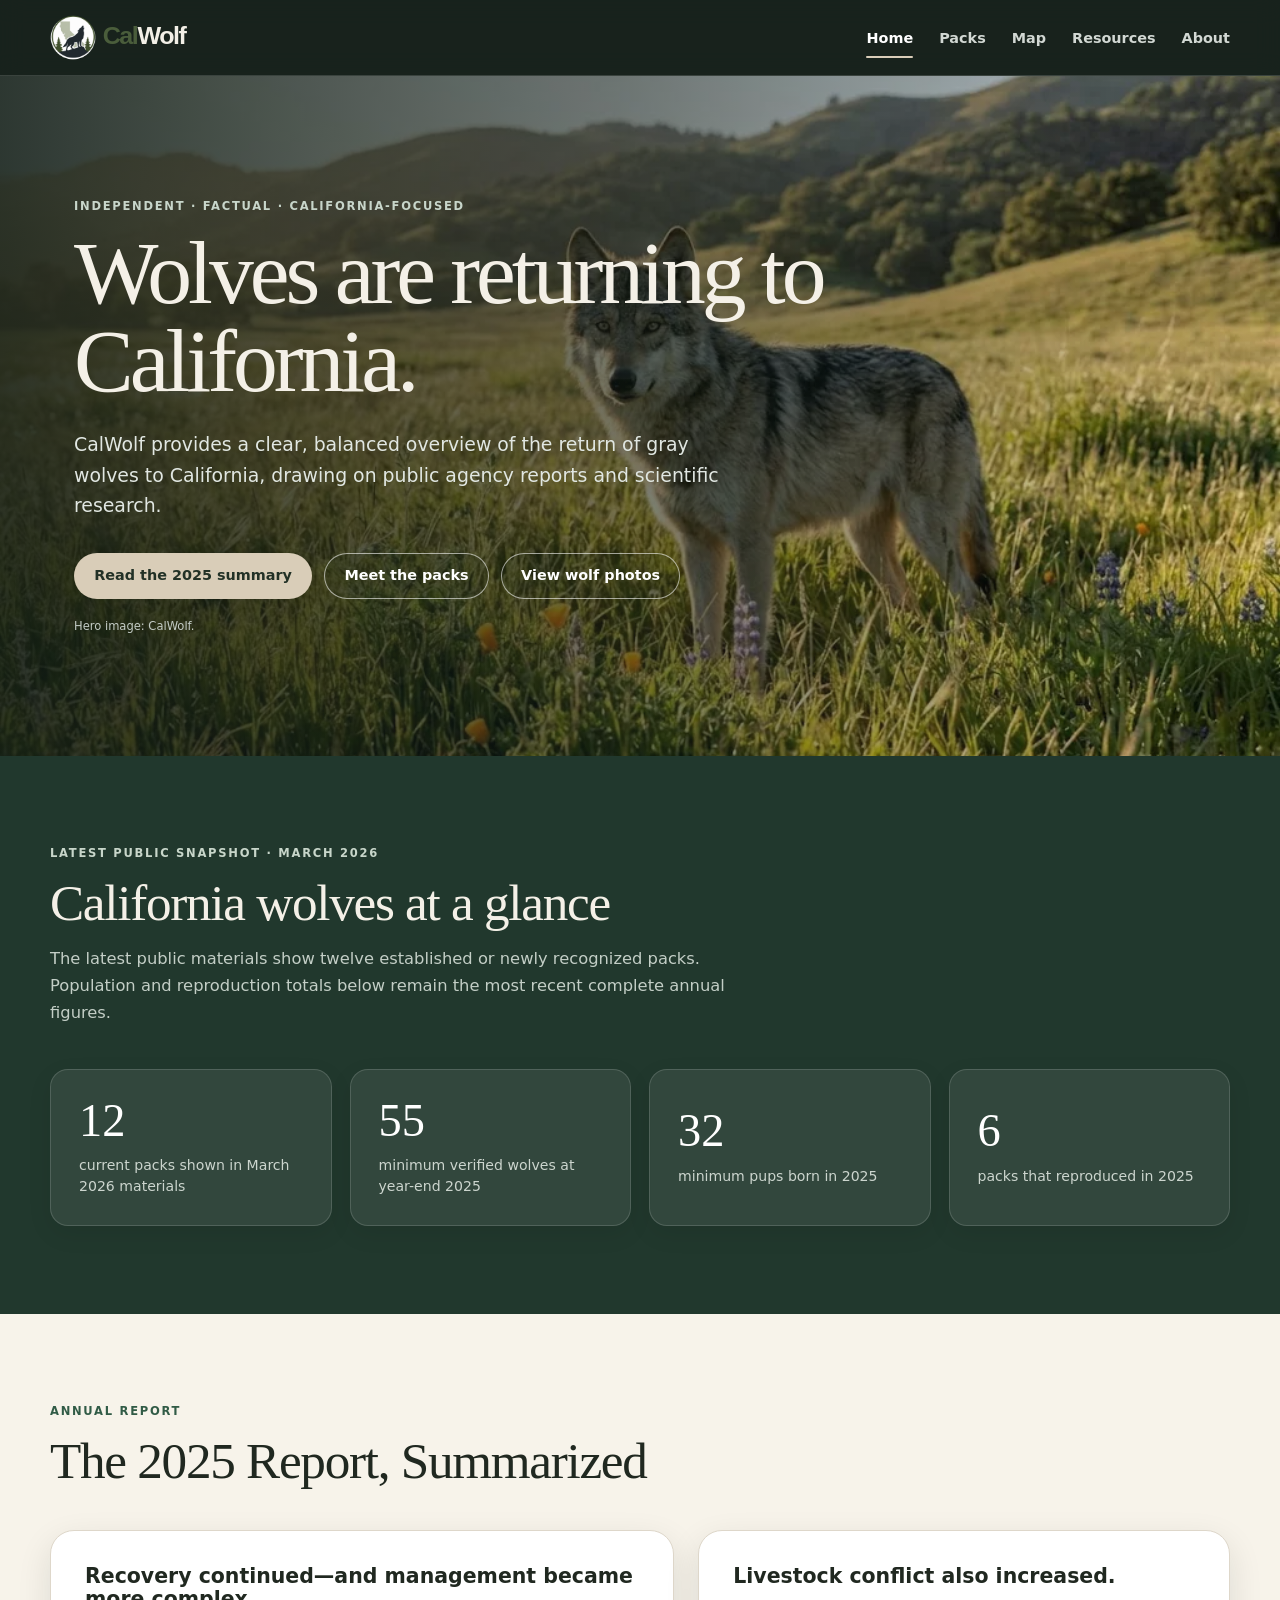
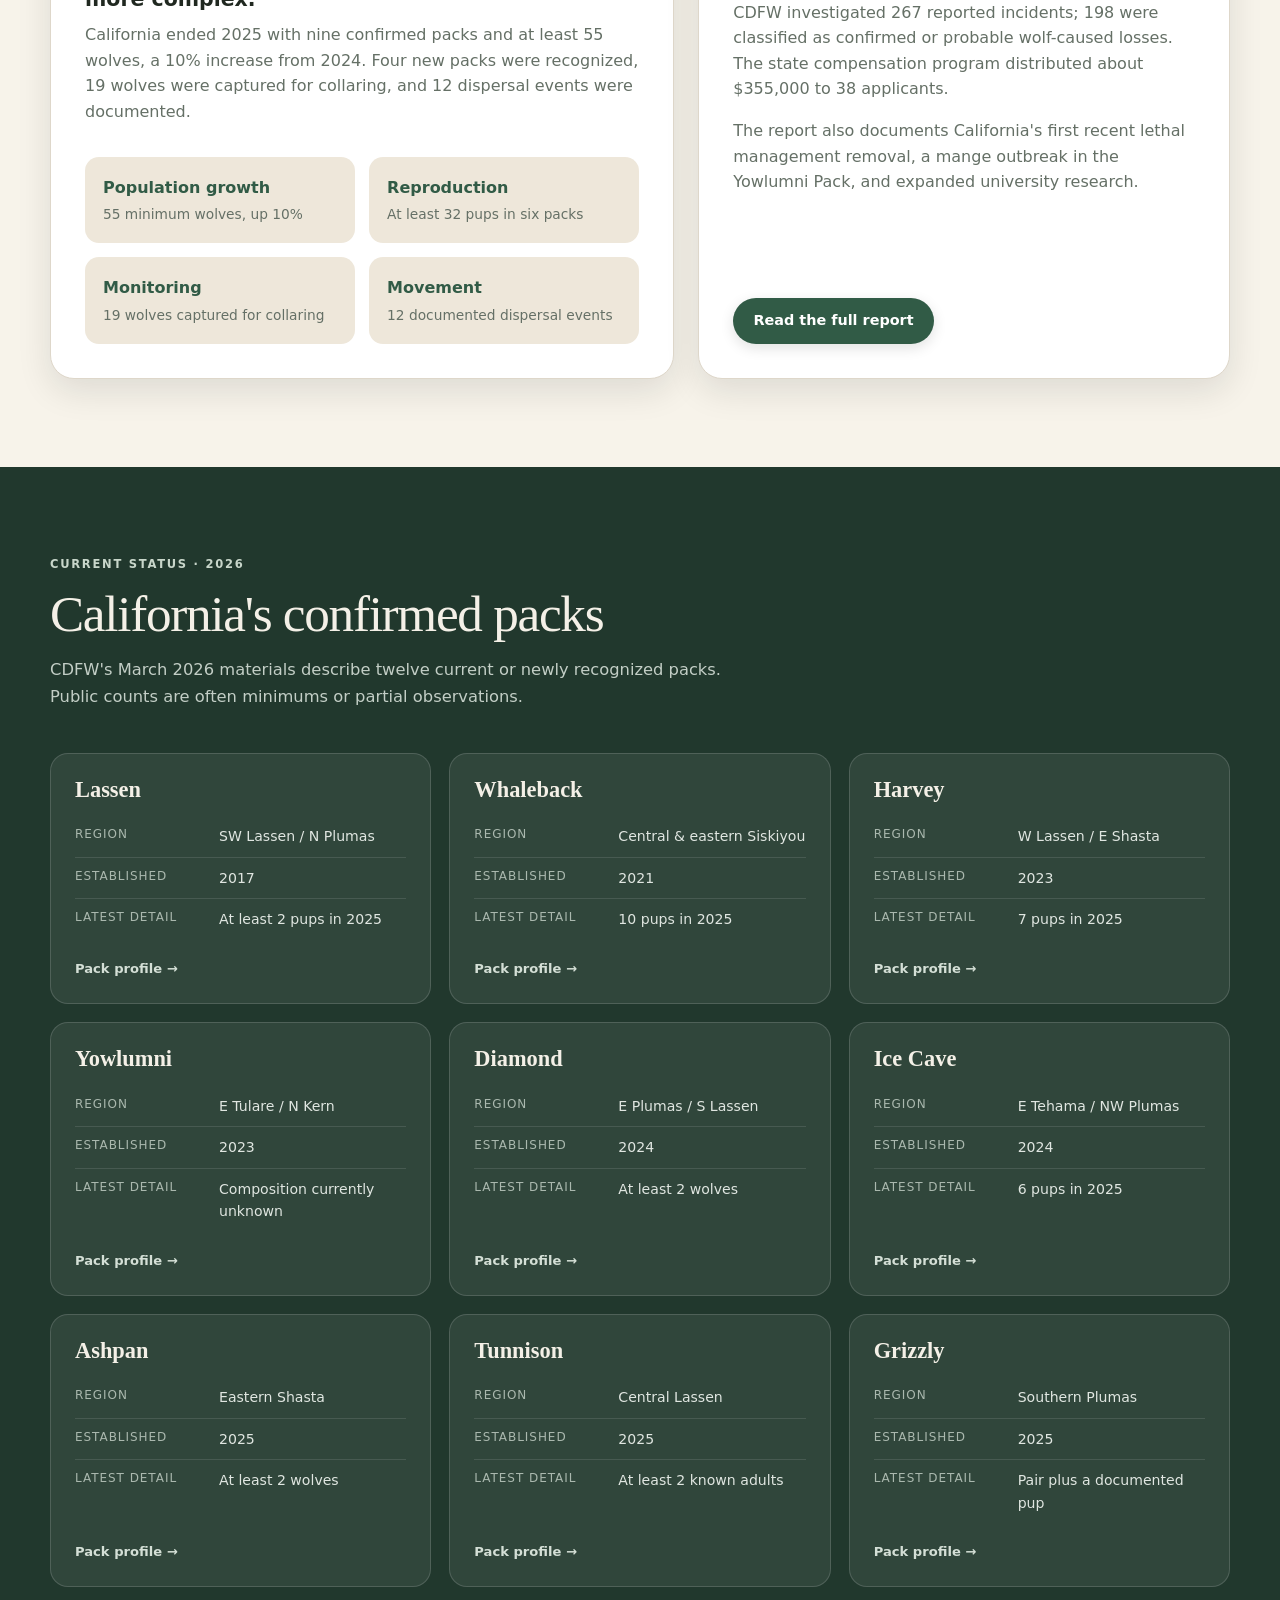
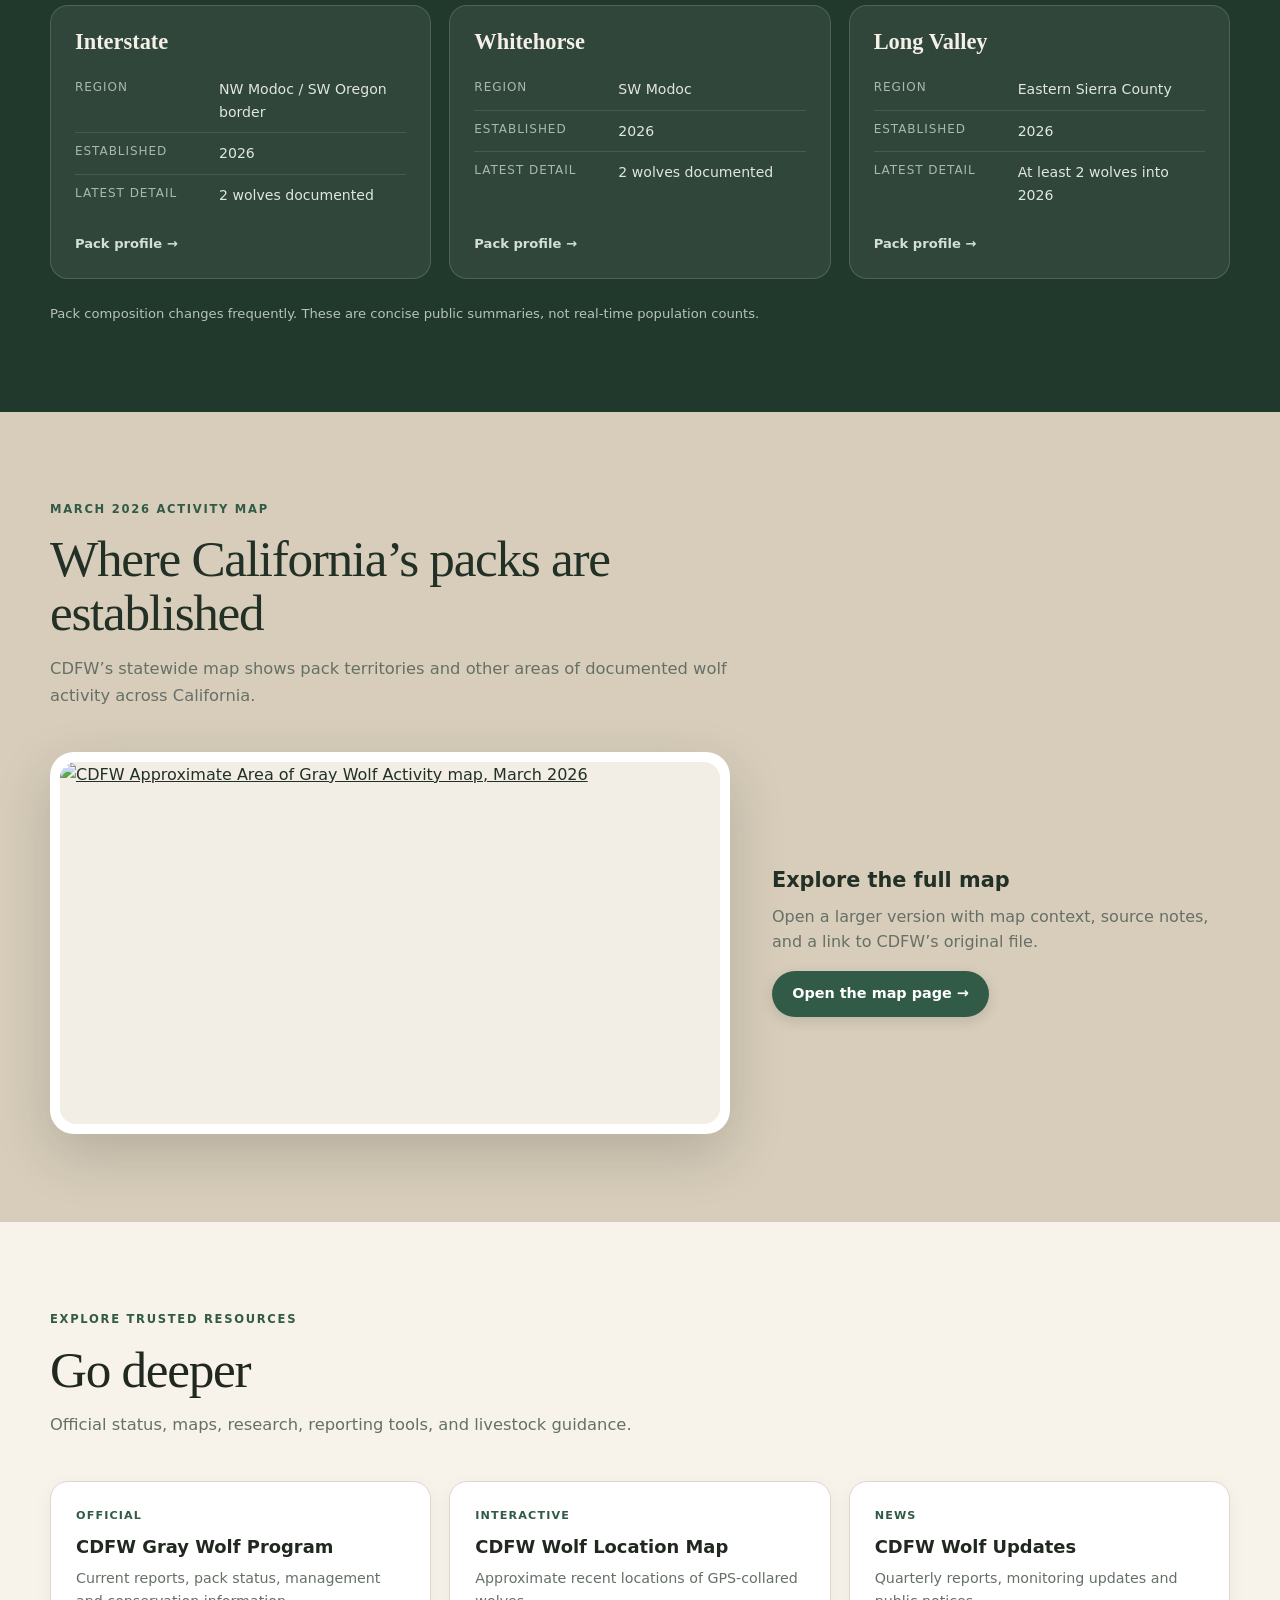
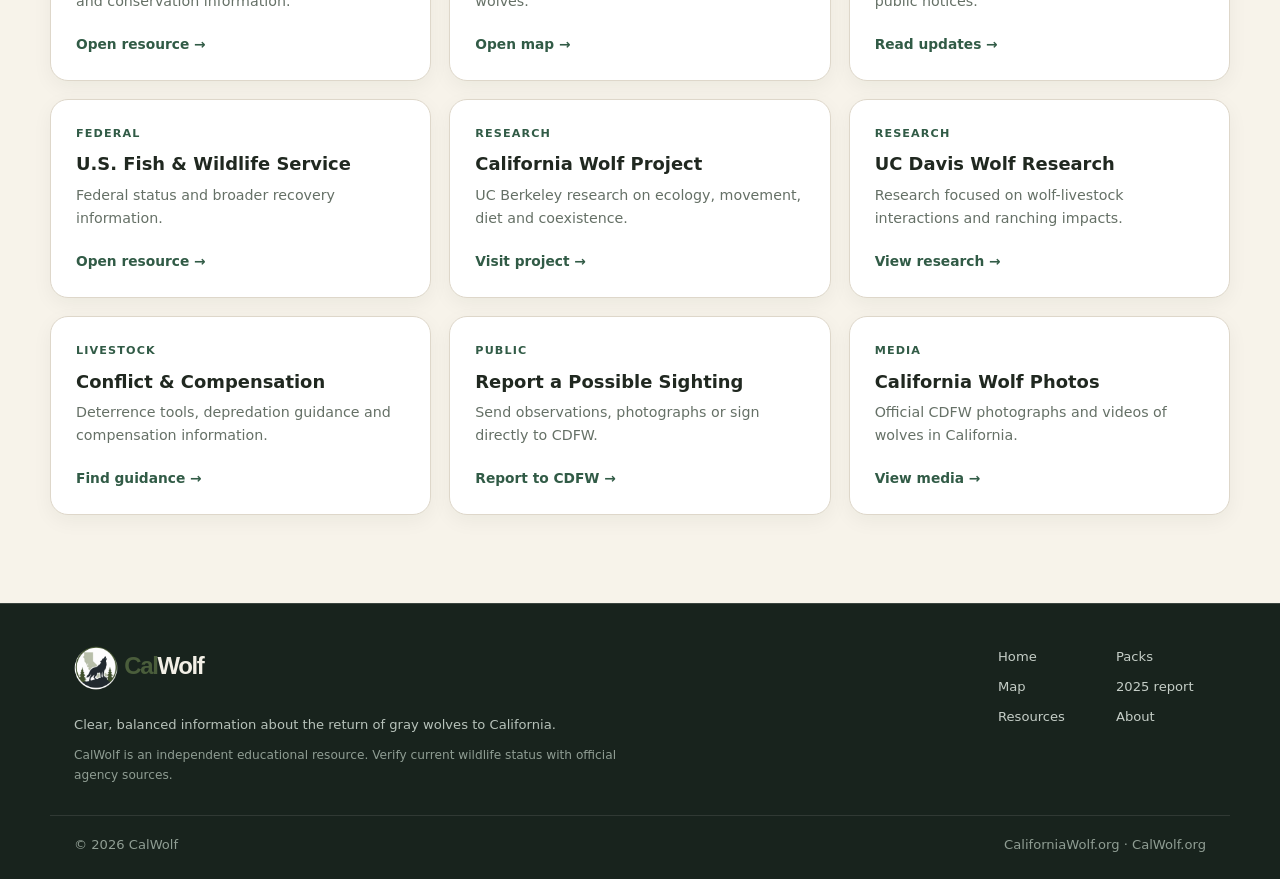
==== index.html @ 97b13d96 "Add files via upload Publish CalWolf Version 1.0" ====
<!DOCTYPE html>
<html lang="en">
<head>
<meta charset="utf-8">
<meta content="width=device-width, initial-scale=1" name="viewport">
<title>CalWolf | California Gray Wolf Information</title>
<meta content="Clear, balanced information about the return of gray wolves to California, based on public agency reports and scientific research." name="description">

<link href="styles.css" rel="stylesheet">
<meta content="#18231d" name="theme-color"><meta content="dark light" name="color-scheme"><meta content="index, follow, max-image-preview:large" name="robots"><link href="https://californiawolf.org/" rel="canonical"><link href="images/calwolf-icon.svg" rel="icon" type="image/svg+xml"><link href="images/favicon-32x32.png" rel="icon" sizes="32x32" type="image/png"><link href="images/favicon-16x16.png" rel="icon" sizes="16x16" type="image/png"><link href="images/favicon.ico" rel="shortcut icon"><link href="images/apple-touch-icon.png" rel="apple-touch-icon" sizes="180x180"><link href="site.webmanifest" rel="manifest"><link as="image" fetchpriority="high" href="images/hero-home.webp" rel="preload" type="image/webp"><link href="//nrm.dfg.ca.gov" rel="dns-prefetch"><link href="https://nrm.dfg.ca.gov" rel="preconnect"><meta content="CalWolf" property="og:site_name"><meta content="en_US" property="og:locale"><meta content="website" property="og:type"><meta content="CalWolf | California Gray Wolf Information" property="og:title"><meta content="Clear, balanced information about the return of gray wolves to California, based on public agency reports and scientific research." property="og:description"><meta content="https://californiawolf.org/" property="og:url"><meta content="https://californiawolf.org/images/calwolf-social.jpg" property="og:image"><meta content="1200" property="og:image:width"><meta content="630" property="og:image:height"><meta content="CalWolf — clear, balanced information about California gray wolves" property="og:image:alt"><meta content="summary_large_image" name="twitter:card"><meta content="CalWolf | California Gray Wolf Information" name="twitter:title"><meta content="Clear, balanced information about the return of gray wolves to California, based on public agency reports and scientific research." name="twitter:description"><meta content="https://californiawolf.org/images/calwolf-social.jpg" name="twitter:image"><script>document.documentElement.classList.add('js');</script><script defer src="site.js"></script><script type="application/ld+json">{
  "@context": "https://schema.org",
  "@type": "WebSite",
  "name": "CalWolf | California Gray Wolf Information",
  "url": "https://californiawolf.org/",
  "description": "Clear, balanced information about the return of gray wolves to California, based on public agency reports and scientific research.",
  "isPartOf": {
    "@type": "WebSite",
    "name": "CalWolf",
    "url": "https://californiawolf.org/"
  },
  "publisher": {
    "@type": "Organization",
    "name": "CalWolf",
    "url": "https://californiawolf.org/",
    "logo": "https://californiawolf.org/images/calwolf-icon.svg"
  }
}</script></head>
<body><a class="skip-link" href="#main-content">Skip to content</a>
<header class="site-header">
<a class="brand" href="index.html">
<img alt="CalWolf" class="brand-logo" decoding="async" height="190" src="images/calwolf-logo.svg" width="720">
<span class="brand-sub">
     California Wolf Information &amp; Education
    </span>
</a><button aria-controls="primary-navigation" aria-expanded="false" aria-label="Open navigation" class="nav-toggle" type="button"><span class="nav-toggle-line"></span><span class="nav-toggle-line"></span><span class="nav-toggle-line"></span></button>
<nav aria-label="Primary navigation" class="site-nav" id="primary-navigation">
<a aria-current="page" href="index.html">
     Home
    </a>
<a href="packs.html">
     Packs
    </a>
<a href="map.html">
     Map
    </a>
<a href="index.html#resources">
     Resources
    </a>
<a href="about.html">
     About
    </a>
</nav>
</header>
<main id="main-content">
<section class="hero home-hero">
<div class="hero-inner">
<div class="hero-copy">
<p class="eyebrow">
       Independent · factual · California-focused
      </p>
<h1>
       Wolves are returning to California.
      </h1>
<p class="lede">
       CalWolf provides a clear, balanced overview of the return of gray wolves to California, drawing on public agency reports and scientific research.
      </p>
<div class="hero-actions">
<a class="button" href="#report">
        Read the 2025 summary
       </a>
<a class="button ghost" href="#packs">
        Meet the packs
       </a>
<a class="button ghost" href="https://wildlife.ca.gov/Conservation/Mammals/Gray-Wolf/Photos" rel="noopener" target="_blank">
        View wolf photos
       </a>
</div>
<p class="credit">
       Hero image: CalWolf.
      </p>
</div>
</div>
</section>
<section class="section deep">
<div class="section-heading">
<p class="eyebrow">
      Latest public snapshot · March 2026
     </p>
<h2>
      California wolves at a glance
     </h2>
<p>
      The latest public materials show twelve established or newly recognized packs. Population and reproduction totals below remain the most recent complete annual figures.
     </p>
</div>
<div class="metric-grid">
<article class="metric-card">
<span class="metric">
       12
      </span>
<span class="label">
       current packs shown in March 2026 materials
      </span>
</article>
<article class="metric-card">
<span class="metric">
       55
      </span>
<span class="label">
       minimum verified wolves at year-end 2025
      </span>
</article>
<article class="metric-card">
<span class="metric">
       32
      </span>
<span class="label">
       minimum pups born in 2025
      </span>
</article>
<article class="metric-card">
<span class="metric">
       6
      </span>
<span class="label">
       packs that reproduced in 2025
      </span>
</article>
</div>
</section>
<section class="section light" id="report">
<div class="section-heading">
<p class="eyebrow">
      Annual report
     </p>
<h2>
      The 2025 Report, Summarized
     </h2>
</div>
<div class="report-grid">
<article class="report-main">
<h3>
       Recovery continued—and management became more complex.
      </h3>
<p>
       California ended 2025 with nine confirmed packs and at least 55 wolves, a 10% increase from 2024. Four new packs were recognized, 19 wolves were captured for collaring, and 12 dispersal events were documented.
      </p>
<div class="facts">
<div class="fact">
<strong>
         Population growth
        </strong>
<span>
         55 minimum wolves, up 10%
        </span>
</div>
<div class="fact">
<strong>
         Reproduction
        </strong>
<span>
         At least 32 pups in six packs
        </span>
</div>
<div class="fact">
<strong>
         Monitoring
        </strong>
<span>
         19 wolves captured for collaring
        </span>
</div>
<div class="fact">
<strong>
         Movement
        </strong>
<span>
         12 documented dispersal events
        </span>
</div>
</div>
</article>
<aside class="report-side">
<h3>
       Livestock conflict also increased.
      </h3>
<p>
       CDFW investigated 267 reported incidents; 198 were classified as confirmed or probable wolf-caused losses. The state compensation program distributed about $355,000 to 38 applicants.
      </p>
<p>
       The report also documents California's first recent lethal management removal, a mange outbreak in the Yowlumni Pack, and expanded university research.
      </p>
<a class="button" href="https://nrm.dfg.ca.gov/FileHandler.ashx?DocumentID=245250" rel="noopener" target="_blank">
       Read the full report
      </a>
</aside>
</div>
</section>
<section class="section deep" id="packs">
<div class="section-heading">
<p class="eyebrow">
      Current status · 2026
     </p>
<h2>
      California's confirmed packs
     </h2>
<p>
      CDFW's March 2026 materials describe twelve current or newly recognized packs. Public counts are often minimums or partial observations.
     </p>
</div>
<div class="pack-grid">
<a class="pack-card" href="packs.html#lassen">
<h3>
       Lassen
      </h3>
<dl>
<div>
<dt>
         Region
        </dt>
<dd>
         SW Lassen / N Plumas
        </dd>
</div>
<div>
<dt>
         Established
        </dt>
<dd>
         2017
        </dd>
</div>
<div>
<dt>
         Latest detail
        </dt>
<dd>
         At least 2 pups in 2025
        </dd>
</div>
</dl>
<span class="pack-link">
       Pack profile →
      </span>
</a>
<a class="pack-card" href="packs.html#whaleback">
<h3>
       Whaleback
      </h3>
<dl>
<div>
<dt>
         Region
        </dt>
<dd>
         Central &amp; eastern Siskiyou
        </dd>
</div>
<div>
<dt>
         Established
        </dt>
<dd>
         2021
        </dd>
</div>
<div>
<dt>
         Latest detail
        </dt>
<dd>
         10 pups in 2025
        </dd>
</div>
</dl>
<span class="pack-link">
       Pack profile →
      </span>
</a>
<a class="pack-card" href="packs.html#harvey">
<h3>
       Harvey
      </h3>
<dl>
<div>
<dt>
         Region
        </dt>
<dd>
         W Lassen / E Shasta
        </dd>
</div>
<div>
<dt>
         Established
        </dt>
<dd>
         2023
        </dd>
</div>
<div>
<dt>
         Latest detail
        </dt>
<dd>
         7 pups in 2025
        </dd>
</div>
</dl>
<span class="pack-link">
       Pack profile →
      </span>
</a>
<a class="pack-card" href="packs.html#yowlumni">
<h3>
       Yowlumni
      </h3>
<dl>
<div>
<dt>
         Region
        </dt>
<dd>
         E Tulare / N Kern
        </dd>
</div>
<div>
<dt>
         Established
        </dt>
<dd>
         2023
        </dd>
</div>
<div>
<dt>
         Latest detail
        </dt>
<dd>
         Composition currently unknown
        </dd>
</div>
</dl>
<span class="pack-link">
       Pack profile →
      </span>
</a>
<a class="pack-card" href="packs.html#diamond">
<h3>
       Diamond
      </h3>
<dl>
<div>
<dt>
         Region
        </dt>
<dd>
         E Plumas / S Lassen
        </dd>
</div>
<div>
<dt>
         Established
        </dt>
<dd>
         2024
        </dd>
</div>
<div>
<dt>
         Latest detail
        </dt>
<dd>
         At least 2 wolves
        </dd>
</div>
</dl>
<span class="pack-link">
       Pack profile →
      </span>
</a>
<a class="pack-card" href="packs.html#ice-cave">
<h3>
       Ice Cave
      </h3>
<dl>
<div>
<dt>
         Region
        </dt>
<dd>
         E Tehama / NW Plumas
        </dd>
</div>
<div>
<dt>
         Established
        </dt>
<dd>
         2024
        </dd>
</div>
<div>
<dt>
         Latest detail
        </dt>
<dd>
         6 pups in 2025
        </dd>
</div>
</dl>
<span class="pack-link">
       Pack profile →
      </span>
</a>
<a class="pack-card" href="packs.html#ashpan">
<h3>
       Ashpan
      </h3>
<dl>
<div>
<dt>
         Region
        </dt>
<dd>
         Eastern Shasta
        </dd>
</div>
<div>
<dt>
         Established
        </dt>
<dd>
         2025
        </dd>
</div>
<div>
<dt>
         Latest detail
        </dt>
<dd>
         At least 2 wolves
        </dd>
</div>
</dl>
<span class="pack-link">
       Pack profile →
      </span>
</a>
<a class="pack-card" href="packs.html#tunnison">
<h3>
       Tunnison
      </h3>
<dl>
<div>
<dt>
         Region
        </dt>
<dd>
         Central Lassen
        </dd>
</div>
<div>
<dt>
         Established
        </dt>
<dd>
         2025
        </dd>
</div>
<div>
<dt>
         Latest detail
        </dt>
<dd>
         At least 2 known adults
        </dd>
</div>
</dl>
<span class="pack-link">
       Pack profile →
      </span>
</a>
<a class="pack-card" href="packs.html#grizzly">
<h3>
       Grizzly
      </h3>
<dl>
<div>
<dt>
         Region
        </dt>
<dd>
         Southern Plumas
        </dd>
</div>
<div>
<dt>
         Established
        </dt>
<dd>
         2025
        </dd>
</div>
<div>
<dt>
         Latest detail
        </dt>
<dd>
         Pair plus a documented pup
        </dd>
</div>
</dl>
<span class="pack-link">
       Pack profile →
      </span>
</a>
<a class="pack-card" href="packs.html#interstate">
<h3>
       Interstate
      </h3>
<dl>
<div>
<dt>
         Region
        </dt>
<dd>
         NW Modoc / SW Oregon border
        </dd>
</div>
<div>
<dt>
         Established
        </dt>
<dd>
         2026
        </dd>
</div>
<div>
<dt>
         Latest detail
        </dt>
<dd>
         2 wolves documented
        </dd>
</div>
</dl>
<span class="pack-link">
       Pack profile →
      </span>
</a>
<a class="pack-card" href="packs.html#whitehorse">
<h3>
       Whitehorse
      </h3>
<dl>
<div>
<dt>
         Region
        </dt>
<dd>
         SW Modoc
        </dd>
</div>
<div>
<dt>
         Established
        </dt>
<dd>
         2026
        </dd>
</div>
<div>
<dt>
         Latest detail
        </dt>
<dd>
         2 wolves documented
        </dd>
</div>
</dl>
<span class="pack-link">
       Pack profile →
      </span>
</a>
<a class="pack-card" href="packs.html#long-valley">
<h3>
       Long Valley
      </h3>
<dl>
<div>
<dt>
         Region
        </dt>
<dd>
         Eastern Sierra County
        </dd>
</div>
<div>
<dt>
         Established
        </dt>
<dd>
         2026
        </dd>
</div>
<div>
<dt>
         Latest detail
        </dt>
<dd>
         At least 2 wolves into 2026
        </dd>
</div>
</dl>
<span class="pack-link">
       Pack profile →
      </span>
</a>
</div>
<p class="pack-note">
     Pack composition changes frequently. These are concise public summaries, not real-time population counts.
    </p>
</section>
<section class="section sand" id="map">
<div class="section-heading">
<p class="eyebrow">
      March 2026 activity map
     </p>
<h2>
      Where California’s packs are established
     </h2>
<p>
      CDFW’s statewide map shows pack territories and other areas of documented wolf activity across California.
     </p>
</div>
<div class="map-feature">
<a aria-label="Open the California wolf activity map page" class="map-preview" href="map.html">
<img alt="CDFW Approximate Area of Gray Wolf Activity map, March 2026" decoding="async" height="900" loading="lazy" src="https://nrm.dfg.ca.gov/FileHandler.ashx?DocumentID=244017" width="1600">
</a>
<div class="map-copy">
<h3>
       Explore the full map
      </h3>
<p>
       Open a larger version with map context, source notes, and a link to CDFW’s original file.
      </p>
<a class="button map-button" href="map.html">
       Open the map page →
      </a>
</div>
</div>
</section>
<section class="section light" id="resources">
<div class="section-heading">
<p class="eyebrow">
      Explore trusted resources
     </p>
<h2>
      Go deeper
     </h2>
<p>
      Official status, maps, research, reporting tools, and livestock guidance.
     </p>
</div>
<div class="resource-grid">
<a class="resource-card" href="https://wildlife.ca.gov/Conservation/Mammals/Gray-Wolf" rel="noopener" target="_blank">
<span class="tag">
       Official
      </span>
<h3>
       CDFW Gray Wolf Program
      </h3>
<p>
       Current reports, pack status, management and conservation information.
      </p>
<span class="arrow">
       Open resource →
      </span>
</a>
<a class="resource-card" href="https://wildlife.ca.gov/Conservation/Mammals/Gray-Wolf/Location-Map" rel="noopener" target="_blank">
<span class="tag">
       Interactive
      </span>
<h3>
       CDFW Wolf Location Map
      </h3>
<p>
       Approximate recent locations of GPS-collared wolves.
      </p>
<span class="arrow">
       Open map →
      </span>
</a>
<a class="resource-card" href="https://wildlife.ca.gov/Conservation/Mammals/Gray-Wolf/Updates" rel="noopener" target="_blank">
<span class="tag">
       News
      </span>
<h3>
       CDFW Wolf Updates
      </h3>
<p>
       Quarterly reports, monitoring updates and public notices.
      </p>
<span class="arrow">
       Read updates →
      </span>
</a>
<a class="resource-card" href="https://www.fws.gov/species/gray-wolf-canis-lupus" rel="noopener" target="_blank">
<span class="tag">
       Federal
      </span>
<h3>
       U.S. Fish &amp; Wildlife Service
      </h3>
<p>
       Federal status and broader recovery information.
      </p>
<span class="arrow">
       Open resource →
      </span>
</a>
<a class="resource-card" href="https://californiawolfproject.berkeley.edu/" rel="noopener" target="_blank">
<span class="tag">
       Research
      </span>
<h3>
       California Wolf Project
      </h3>
<p>
       UC Berkeley research on ecology, movement, diet and coexistence.
      </p>
<span class="arrow">
       Visit project →
      </span>
</a>
<a class="resource-card" href="https://livestockecon.ucdavis.edu/wolf-livestock-interaction-research" rel="noopener" target="_blank">
<span class="tag">
       Research
      </span>
<h3>
       UC Davis Wolf Research
      </h3>
<p>
       Research focused on wolf-livestock interactions and ranching impacts.
      </p>
<span class="arrow">
       View research →
      </span>
</a>
<a class="resource-card" href="https://wildlife.ca.gov/Conservation/Mammals/Gray-Wolf#potential-conflict-and-depredation" rel="noopener" target="_blank">
<span class="tag">
       Livestock
      </span>
<h3>
       Conflict &amp; Compensation
      </h3>
<p>
       Deterrence tools, depredation guidance and compensation information.
      </p>
<span class="arrow">
       Find guidance →
      </span>
</a>
<a class="resource-card" href="https://wildlife.ca.gov/Conservation/Mammals/Gray-Wolf/Sighting-Report" rel="noopener" target="_blank">
<span class="tag">
       Public
      </span>
<h3>
       Report a Possible Sighting
      </h3>
<p>
       Send observations, photographs or sign directly to CDFW.
      </p>
<span class="arrow">
       Report to CDFW →
      </span>
</a>
<a class="resource-card" href="https://wildlife.ca.gov/Conservation/Mammals/Gray-Wolf/Photos" rel="noopener" target="_blank">
<span class="tag">
       Media
      </span>
<h3>
       California Wolf Photos
      </h3>
<p>
       Official CDFW photographs and videos of wolves in California.
      </p>
<span class="arrow">
       View media →
      </span>
</a>
</div>
</section>
</main>
<footer class="site-footer">
<div class="footer-inner">
<div>
<a class="footer-brand" href="index.html">
<img alt="CalWolf" class="footer-logo" decoding="async" height="190" loading="lazy" src="images/calwolf-logo.svg" width="720">
</a>
<div class="footer-copy">
<p>
       Clear, balanced information about the return of gray wolves to California.
      </p>
<p class="footer-disclaimer">
       CalWolf is an independent educational resource. Verify current wildlife status with official agency sources.
      </p>
</div>
</div>
<nav aria-label="Footer navigation" class="footer-nav">
<a href="index.html">
      Home
     </a>
<a href="packs.html">
      Packs
     </a>
<a href="map.html">
      Map
     </a>
<a href="index.html#report">
      2025 report
     </a>
<a href="index.html#resources">
      Resources
     </a>
<a href="about.html">
      About
     </a>
</nav>
</div>
<div class="footer-bottom">
<p>
     © 2026 CalWolf
    </p>
<p>
     CaliforniaWolf.org · CalWolf.org
    </p>
</div>
</footer>

</body>
</html>
---- styles.css ----
:root{
  --ink:#f4f0e7;
  --dark:#18231d;
  --deep:#21382d;
  --forest:#315b46;
  --forest-soft:#4a6a56;
  --sage:#9dad9f;
  --sand:#d9cdb8;
  --cream:#eee8dc;
  --paper:#f7f3ea;
  --text:#202820;
  --muted:#657066;
  --line:rgba(255,255,255,.15);
  --paper-line:#ddd5c8;
  --max-width:1180px;
  --content-width:1050px;
  --radius-sm:14px;
  --radius-md:18px;
  --radius-lg:24px;
  --shadow-soft:0 12px 34px rgba(20,30,23,.11);
  --shadow-lift:0 18px 42px rgba(20,30,23,.16);
  --transition:180ms ease;
}

*{box-sizing:border-box}
html{scroll-behavior:smooth;scroll-padding-top:88px}
body{
  margin:0;
  background:var(--dark);
  color:var(--ink);
  font-family:Inter,ui-sans-serif,system-ui,-apple-system,"Segoe UI",sans-serif;
  font-size:16px;
  line-height:1.6;
  text-rendering:optimizeLegibility;
  -webkit-font-smoothing:antialiased;
}
img{max-width:100%}
a{color:inherit}
p{margin:0 0 1rem}
h1,h2,h3{margin-top:0;line-height:1.1}
h1{
  margin-bottom:24px;
  font:500 clamp(3.4rem,7vw,6.8rem)/.98 Georgia,"Times New Roman",serif;
  letter-spacing:-.045em;
}
h2{
  margin-bottom:16px;
  font:500 clamp(2.2rem,4vw,3.5rem)/1.05 Georgia,"Times New Roman",serif;
  letter-spacing:-.025em;
}
h3{margin-bottom:12px;font-size:1.12rem}

/* Header and navigation */
.site-header{
  min-height:76px;
  display:flex;
  align-items:center;
  justify-content:space-between;
  gap:28px;
  padding:0 max(24px,calc((100vw - var(--max-width))/2));
  background:rgba(24,35,29,.96);
  border-bottom:1px solid var(--line);
  position:sticky;
  top:0;
  z-index:20;
  backdrop-filter:blur(12px);
}
.brand{
  display:flex;
  align-items:center;
  min-width:0;
  text-decoration:none;
}
.brand-logo{
  display:block;
  width:174px;
  max-width:42vw;
  height:auto;
}
.brand-sub{display:none}
.site-nav{
  display:flex;
  align-items:center;
  gap:26px;
}
.site-nav a{
  position:relative;
  padding:27px 0 24px;
  color:#d2d8d3;
  font-size:.9rem;
  font-weight:650;
  text-decoration:none;
  transition:color var(--transition);
}
.site-nav a::after{
  content:"";
  position:absolute;
  left:0;
  right:0;
  bottom:17px;
  height:2px;
  border-radius:2px;
  background:var(--sand);
  transform:scaleX(0);
  transform-origin:left;
  transition:transform var(--transition);
}
.site-nav a:hover,.site-nav a[aria-current="page"]{color:#fff}
.site-nav a:hover::after,.site-nav a[aria-current="page"]::after{transform:scaleX(1)}

/* Buttons */
.button{
  min-height:46px;
  display:inline-flex;
  align-items:center;
  justify-content:center;
  gap:.35rem;
  padding:.76rem 1.2rem;
  border:1px solid transparent;
  border-radius:999px;
  background:var(--sand);
  color:#223126;
  box-shadow:0 4px 14px rgba(9,16,11,.12);
  font-size:.9rem;
  font-weight:800;
  line-height:1.2;
  text-align:center;
  text-decoration:none;
  transition:transform var(--transition),box-shadow var(--transition),background-color var(--transition),border-color var(--transition);
}
.button:hover{
  transform:translateY(-2px);
  box-shadow:0 10px 24px rgba(9,16,11,.18);
}
.button.ghost{
  background:rgba(16,28,21,.14);
  border-color:rgba(255,255,255,.58);
  color:#fff;
  box-shadow:none;
}
.button.ghost:hover{background:rgba(255,255,255,.1);border-color:#fff}
.section.light .button,.section.sand .button,.page-main .button{
  background:var(--forest);
  color:#fff;
}
.section.light .button:hover,.section.sand .button:hover,.page-main .button:hover{background:#284b3a}
a:focus-visible,.button:focus-visible{
  outline:3px solid #e7d8b9;
  outline-offset:4px;
}

/* Hero areas */
.hero{
  display:flex;
  align-items:center;
  background-position:center;
  background-size:cover;
  background-repeat:no-repeat;
}
.home-hero{
  min-height:680px;
  background-position:72% center;
  background-image:linear-gradient(90deg,rgba(16,28,21,.88) 0%,rgba(16,28,21,.58) 48%,rgba(16,28,21,.12) 100%),image-set(url('images/hero-home.webp') type('image/webp'), url('images/hero-home.jpg') type('image/jpeg'));
}
.page-hero{min-height:430px;align-items:flex-end}
.page-hero.about-hero{
  background-position:center 58%;
  background-image:linear-gradient(90deg,rgba(16,28,21,.91) 0%,rgba(16,28,21,.65) 46%,rgba(16,28,21,.16) 100%),image-set(url('images/hero-about.webp') type('image/webp'), url('images/hero-about.jpg') type('image/jpeg'));
}
.page-hero.packs-hero{
  min-height:500px;
  background-position:center bottom;
  background-image:linear-gradient(90deg,rgba(16,28,21,.90) 0%,rgba(16,28,21,.60) 45%,rgba(16,28,21,.10) 100%),image-set(url('images/hero-packs.webp') type('image/webp'), url('images/hero-packs.jpg') type('image/jpeg'));
}
.page-hero.map-hero{
  background-image:linear-gradient(90deg,rgba(16,28,21,.92) 0%,rgba(16,28,21,.68) 56%,rgba(16,28,21,.25) 100%),url('https://nrm.dfg.ca.gov/FileHandler.ashx?DocumentID=244017');
}
.hero-inner{
  width:min(var(--max-width),100%);
  margin:auto;
  padding:96px 24px;
}
.page-hero .hero-inner{padding:76px 24px 58px}
.hero-copy{max-width:760px}
.page-hero h1{font-size:clamp(3rem,6vw,5.4rem)}
.eyebrow{
  margin:0 0 14px;
  color:#c8d6ca;
  font-size:.72rem;
  font-weight:850;
  letter-spacing:.15em;
  text-transform:uppercase;
}
.lede{
  max-width:650px;
  margin-bottom:0;
  color:#e1e7e2;
  font-size:1.18rem;
  line-height:1.62;
}
.hero-actions{display:flex;flex-wrap:wrap;gap:12px;margin-top:32px}
.credit{margin:18px 0 0;color:#c3cbc5;font-size:.72rem}

/* Shared sections */
.section{
  padding:88px max(24px,calc((100vw - var(--max-width))/2));
}
.section.light{background:var(--paper);color:var(--text)}
.section.sand{background:#d8cdbb;color:#223026}
.section.deep{background:var(--deep)}
.section-heading{max-width:760px;margin:0 0 42px}
.section-heading h2{margin-bottom:16px}
.section-heading p:last-child{max-width:720px;margin-bottom:0;color:var(--muted);font-size:1.02rem;line-height:1.65}
.section.deep .section-heading p:last-child{color:#c3cec6}
.section[id]{scroll-margin-top:0}
.section.light .eyebrow,.section.sand .eyebrow,.page-main .eyebrow{color:var(--forest)}

/* Metrics */
.metric-grid{display:grid;grid-template-columns:repeat(4,1fr);gap:18px}
.metric-card{
  min-height:150px;
  display:flex;
  flex-direction:column;
  justify-content:center;
  padding:28px;
  background:rgba(255,255,255,.08);
  border:1px solid var(--line);
  border-radius:var(--radius-md);
  box-shadow:0 8px 24px rgba(9,16,11,.08);
}
.metric{display:block;color:#fff;font:500 2.9rem/1 Georgia,"Times New Roman",serif}
.label{display:block;margin-top:11px;color:#ccd5ce;font-size:.88rem;line-height:1.48}

/* Report */
.report-grid{display:grid;grid-template-columns:1.08fr .92fr;gap:24px;align-items:stretch}
.report-main,.report-side{
  display:flex;
  flex-direction:column;
  padding:34px;
  background:#fff;
  border:1px solid #ded7ca;
  border-radius:var(--radius-lg);
  box-shadow:var(--shadow-soft);
}
.report-main h3,.report-side h3{font-size:1.28rem}
.report-main p,.report-side p{color:var(--muted)}
.report-side .button{align-self:flex-start;margin-top:auto}
.facts{display:grid;grid-template-columns:1fr 1fr;gap:14px;margin-top:auto;padding-top:16px}
.fact{padding:18px;background:#eee7da;border-radius:var(--radius-sm)}
.fact strong{display:block;color:var(--forest)}
.fact span{display:block;margin-top:3px;color:var(--muted);font-size:.86rem}

/* Homepage pack and resource cards */
.pack-grid{display:grid;grid-template-columns:repeat(3,1fr);gap:18px}
.pack-card{
  min-height:100%;
  display:flex;
  flex-direction:column;
  padding:24px;
  background:rgba(255,255,255,.07);
  border:1px solid var(--line);
  border-radius:var(--radius-md);
  text-decoration:none;
  transition:transform var(--transition),background-color var(--transition),border-color var(--transition),box-shadow var(--transition);
}
.pack-card:hover{
  transform:translateY(-4px);
  background:rgba(255,255,255,.1);
  border-color:rgba(255,255,255,.3);
  box-shadow:0 16px 34px rgba(8,15,10,.15);
}
.pack-card h3{margin-bottom:14px;font-family:Georgia,"Times New Roman",serif;font-size:1.4rem}
.pack-card dl{margin:0 0 18px}
.pack-card dl div{
  display:grid;
  grid-template-columns:132px minmax(0,1fr);
  gap:12px;
  align-items:start;
  padding:9px 0;
  border-top:1px solid rgba(255,255,255,.11);
}
.pack-card dl div:first-child{border-top:0}
.pack-card dt{color:#aab8ae;font-size:.75rem;letter-spacing:.08em;text-transform:uppercase;white-space:nowrap}
.pack-card dd{min-width:0;margin:0;color:#e0e6e1;font-size:.88rem}
.pack-link{display:block;margin-top:auto;color:#d4dfd6;font-size:.82rem;font-weight:800}
.pack-note{margin:24px 0 0;color:#b7c2ba;font-size:.82rem}

.resource-grid{display:grid;grid-template-columns:repeat(3,1fr);gap:18px}
.resource-card{
  min-height:100%;
  display:flex;
  flex-direction:column;
  padding:25px;
  background:#fff;
  border:1px solid #ded7ca;
  border-radius:var(--radius-md);
  box-shadow:0 6px 20px rgba(20,30,23,.05);
  text-decoration:none;
  transition:transform var(--transition),box-shadow var(--transition),border-color var(--transition);
}
.resource-card:hover{transform:translateY(-4px);border-color:#c8bcaa;box-shadow:var(--shadow-lift)}
.resource-card .tag{color:var(--forest);font-size:.7rem;font-weight:850;letter-spacing:.1em;text-transform:uppercase}
.resource-card h3{margin:12px 0 10px}
.resource-card p{margin:0 0 20px;color:var(--muted);font-size:.89rem}
.resource-card .arrow{margin-top:auto;color:var(--forest);font-size:.86rem;font-weight:850}

/* Map feature */
.map-feature{display:grid;grid-template-columns:minmax(0,680px) minmax(260px,1fr);gap:42px;align-items:center}
.map-preview{
  display:flex;
  align-items:center;
  justify-content:center;
  aspect-ratio:16 / 9;
  overflow:hidden;
  padding:10px;
  background:#fff;
  border-radius:var(--radius-lg);
  box-shadow:0 20px 55px rgba(20,32,23,.18);
  transition:transform var(--transition),box-shadow var(--transition);
}
.map-preview:hover{transform:translateY(-3px);box-shadow:0 24px 64px rgba(20,32,23,.23)}
.map-preview img{display:block;width:100%;height:100%;object-fit:contain;border-radius:16px}
.map-copy h3{font-size:1.3rem}
.map-copy p{color:var(--muted)}

/* Interior pages */
.page-main{
  padding:72px max(24px,calc((100vw - var(--content-width))/2)) 88px;
  background:var(--paper);
  color:var(--text);
}
.page-main.wide{
  padding-left:max(24px,calc((100vw - 1200px)/2));
  padding-right:max(24px,calc((100vw - 1200px)/2));
}
.profile{
  scroll-margin-top:0;
  margin:0 0 20px;
  padding:32px;
  background:#fff;
  border:1px solid var(--paper-line);
  border-radius:20px;
  box-shadow:0 6px 22px rgba(20,30,23,.055);
}
.profile h2{margin-bottom:0}
.profile dl{margin:25px 0 22px}
.profile dl div{display:grid;grid-template-columns:150px 1fr;gap:20px;padding:13px 0;border-top:1px solid #e4ded4}
.profile dl div:first-child{border-top:0}
.profile dt{color:#6a756d;font-size:.75rem;letter-spacing:.08em;text-transform:uppercase}
.profile dd{margin:0;line-height:1.7}
.profile>a{color:var(--forest);font-size:.9rem;font-weight:800;text-decoration:none}
.profile>a:hover{text-decoration:underline;text-underline-offset:4px}

.map-frame{padding:12px;background:#fff;border:1px solid var(--paper-line);border-radius:22px;box-shadow:0 18px 50px rgba(24,35,29,.12)}
.map-frame img{display:block;width:100%;height:auto;border-radius:14px}
.notes{display:grid;grid-template-columns:1fr 1fr;gap:20px;margin-top:24px}
.note{
  display:flex;
  flex-direction:column;
  min-height:100%;
  padding:24px;
  background:#fff;
  border:1px solid var(--paper-line);
  border-radius:var(--radius-md);
  box-shadow:0 6px 20px rgba(20,30,23,.05);
}
.note h2{font-size:clamp(1.7rem,3vw,2.25rem)}
.note p,.about-copy p{color:var(--muted)}
.note .button{align-self:flex-start;margin-top:auto}
.about-copy{max-width:800px;font-size:1.04rem;line-height:1.72}
.about-copy .note-line{margin-top:42px;padding-top:26px;border-top:1px solid #d8d1c5;font-size:.9rem}

/* Footer */
.site-footer{
  background:var(--dark);
  color:#abb8ae;
  border-top:1px solid var(--line);
  font-size:.82rem;
}
.footer-inner{
  width:min(var(--max-width),100%);
  margin:0 auto;
  padding:42px 24px 30px;
  display:grid;
  grid-template-columns:minmax(0,1.35fr) minmax(240px,.65fr);
  gap:54px;
  align-items:start;
}
.footer-brand{display:inline-block;text-decoration:none}
.footer-logo{display:block;width:166px;height:auto;margin-bottom:18px}
.footer-copy{max-width:560px}
.footer-copy p{margin:0;color:#b7c2ba;line-height:1.65}
.footer-copy .footer-disclaimer{margin-top:10px;color:#8f9d93;font-size:.76rem}
.footer-nav{
  display:grid;
  grid-template-columns:repeat(2,minmax(90px,1fr));
  gap:9px 28px;
  justify-self:end;
}
.footer-nav a{color:#c5cec7;text-decoration:none;transition:color var(--transition)}
.footer-nav a:hover{color:#fff}
.footer-bottom{
  width:min(var(--max-width),100%);
  margin:0 auto;
  padding:18px 24px 24px;
  display:flex;
  justify-content:space-between;
  gap:24px;
  border-top:1px solid rgba(255,255,255,.1);
  color:#8f9d93;
}
.footer-bottom p{margin:0}

@media(max-width:900px){
  .brand-logo{width:158px}
  .site-nav{gap:18px}
  .metric-grid{grid-template-columns:1fr 1fr}
  .report-grid,.map-feature{grid-template-columns:1fr}
  .pack-grid,.resource-grid{grid-template-columns:1fr 1fr}
  .home-hero{min-height:610px;background-position:70% center}
  .page-hero.packs-hero{min-height:470px;background-position:55% bottom}
  .footer-inner{gap:36px}
}

@media(max-width:700px){
  html{scroll-padding-top:116px}
  .site-header{min-height:68px;align-items:flex-start;gap:16px;padding-top:12px;padding-bottom:12px}
  .site-nav{flex-wrap:wrap;justify-content:flex-end;gap:6px 15px}
  .site-nav a{padding:8px 0;font-size:.82rem}
  .site-nav a::after{bottom:3px}
  .page-hero{min-height:360px}
  .notes{grid-template-columns:1fr}
  .footer-inner{grid-template-columns:1fr}
  .footer-nav{justify-self:start}
}

@media(max-width:600px){
  h1{font-size:clamp(3rem,15vw,4.6rem)}
  .brand-logo{width:138px;max-width:52vw}
  .hero-inner{padding:72px 20px}
  .page-hero .hero-inner{padding:58px 20px 44px}
  .section,.page-main{padding:60px 20px}
  .metric-grid,.facts,.pack-grid,.resource-grid{grid-template-columns:1fr}
  .home-hero{min-height:600px;background-position:68% center}
  .page-hero.about-hero{background-position:62% center}
  .page-hero.packs-hero{min-height:430px;background-position:58% bottom}
  .profile{padding:24px}
  .profile dl div{grid-template-columns:1fr;gap:4px}
  .footer-inner{padding:36px 20px 26px}
  .footer-bottom{padding:18px 20px 22px;flex-direction:column;gap:5px}
  .footer-nav{grid-template-columns:repeat(2,minmax(0,1fr));width:100%}
}

@media(prefers-reduced-motion:reduce){
  html{scroll-behavior:auto}
  *,*::before,*::after{transition-duration:.01ms!important;animation-duration:.01ms!important;animation-iteration-count:1!important}
}


/* RC2: responsive navigation, mobile refinement, performance and accessibility */
body{overflow-x:hidden}
img{height:auto}
.skip-link{
  position:fixed;
  top:10px;
  left:12px;
  z-index:100;
  padding:.65rem .9rem;
  border-radius:8px;
  background:#fff;
  color:#18231d;
  font-weight:800;
  text-decoration:none;
  transform:translateY(-160%);
  transition:transform var(--transition);
}
.skip-link:focus{transform:translateY(0)}
.nav-toggle{
  display:none;
  width:46px;
  height:46px;
  flex:0 0 auto;
  align-items:center;
  justify-content:center;
  flex-direction:column;
  gap:5px;
  padding:0;
  border:1px solid rgba(255,255,255,.22);
  border-radius:12px;
  background:rgba(255,255,255,.06);
  color:#fff;
  cursor:pointer;
}
.nav-toggle-line{display:block;width:21px;height:2px;border-radius:2px;background:currentColor;transition:transform var(--transition),opacity var(--transition)}
.site-header.nav-open .nav-toggle-line:nth-child(1){transform:translateY(7px) rotate(45deg)}
.site-header.nav-open .nav-toggle-line:nth-child(2){opacity:0}
.site-header.nav-open .nav-toggle-line:nth-child(3){transform:translateY(-7px) rotate(-45deg)}
.map-preview img,.map-frame img{background:#f3eee5}
.error-page{
  min-height:100vh;
  display:flex;
  flex-direction:column;
  align-items:flex-start;
  justify-content:center;
  padding:48px max(24px,calc((100vw - 760px)/2));
  background:var(--dark);
  color:var(--ink);
}
.error-logo{width:210px;margin-bottom:54px}
.error-page h1{max-width:720px}
.error-page>p:not(.eyebrow){max-width:580px;color:#c6d0c8;font-size:1.12rem}
.error-page .button{margin-top:18px}

@media(hover:hover){
  .button:hover{transform:translateY(-2px)}
  .pack-card:hover,.resource-card:hover{transform:translateY(-4px)}
  .map-preview:hover{transform:translateY(-3px)}
}

@media(max-width:760px){
  html{scroll-padding-top:84px}
  .site-header{
    min-height:68px;
    align-items:center;
    gap:14px;
    padding-top:10px;
    padding-bottom:10px;
  }
  .brand-logo{width:150px;max-width:58vw}
  .js .nav-toggle{display:flex;margin-left:auto}
  .js .site-nav{
    position:absolute;
    top:100%;
    left:0;
    right:0;
    display:flex;
    flex-direction:column;
    align-items:stretch;
    gap:0;
    padding:8px 20px 18px;
    background:rgba(24,35,29,.99);
    border-top:1px solid rgba(255,255,255,.1);
    border-bottom:1px solid rgba(255,255,255,.14);
    box-shadow:0 20px 36px rgba(8,14,10,.28);
    opacity:0;
    visibility:hidden;
    pointer-events:none;
    transform:translateY(-8px);
    transition:opacity var(--transition),transform var(--transition),visibility var(--transition);
  }
  .js .site-header.nav-open .site-nav{
    opacity:1;
    visibility:visible;
    pointer-events:auto;
    transform:translateY(0);
  }
  .js .site-nav a{
    min-height:48px;
    display:flex;
    align-items:center;
    padding:10px 2px;
    border-bottom:1px solid rgba(255,255,255,.09);
    font-size:.96rem;
  }
  .js .site-nav a:last-child{border-bottom:0}
  .js .site-nav a::after{left:0;right:auto;bottom:6px;width:38px}
  .home-hero{min-height:620px;background-position:70% center}
  .page-hero{min-height:390px}
  .page-hero.packs-hero{min-height:455px;background-position:56% bottom}
  .hero-copy{max-width:650px}
  .lede{font-size:1.08rem}
  .section{padding-top:68px;padding-bottom:68px}
  .page-main{padding-top:62px;padding-bottom:72px}
  .pack-card dl div{grid-template-columns:112px minmax(0,1fr)}
  .map-feature{gap:30px}
}

@media(max-width:520px){
  h1{font-size:clamp(2.85rem,14vw,4.15rem)}
  h2{font-size:clamp(2rem,10vw,3rem)}
  .brand-logo{width:142px}
  .hero-inner{padding:68px 18px}
  .page-hero .hero-inner{padding:54px 18px 42px}
  .home-hero{
    min-height:640px;
    background-position:72% center;
    background-image:linear-gradient(90deg,rgba(16,28,21,.93) 0%,rgba(16,28,21,.74) 58%,rgba(16,28,21,.28) 100%),image-set(url('images/hero-home.webp') type('image/webp'),url('images/hero-home.jpg') type('image/jpeg'));
  }
  .page-hero.about-hero{
    background-position:64% center;
    background-image:linear-gradient(90deg,rgba(16,28,21,.94) 0%,rgba(16,28,21,.76) 60%,rgba(16,28,21,.26) 100%),image-set(url('images/hero-about.webp') type('image/webp'),url('images/hero-about.jpg') type('image/jpeg'));
  }
  .page-hero.packs-hero{
    min-height:440px;
    background-position:59% bottom;
    background-image:linear-gradient(90deg,rgba(16,28,21,.94) 0%,rgba(16,28,21,.73) 60%,rgba(16,28,21,.20) 100%),image-set(url('images/hero-packs.webp') type('image/webp'),url('images/hero-packs.jpg') type('image/jpeg'));
  }
  .hero-actions{display:grid;grid-template-columns:1fr;gap:10px}
  .hero-actions .button{width:100%}
  .section,.page-main{padding-left:18px;padding-right:18px}
  .section-heading{margin-bottom:32px}
  .metric-card{min-height:128px;padding:24px}
  .report-main,.report-side{padding:26px}
  .facts{gap:10px}
  .fact{padding:16px}
  .pack-card,.resource-card{padding:22px}
  .pack-card dl div{grid-template-columns:1fr;gap:3px}
  .pack-card dt{white-space:normal}
  .map-preview{padding:7px;border-radius:18px}
  .profile{padding:22px}
  .notes{gap:14px}
  .note{padding:22px}
  .footer-nav{gap:10px 24px}
  .footer-logo{width:150px}
  .error-page{padding-left:22px;padding-right:22px}
}

@media(max-width:380px){
  .brand-logo{width:132px}
  .nav-toggle{width:42px;height:42px}
  .home-hero{min-height:660px}
  .metric{font-size:2.55rem}
  .footer-nav{grid-template-columns:1fr}
}
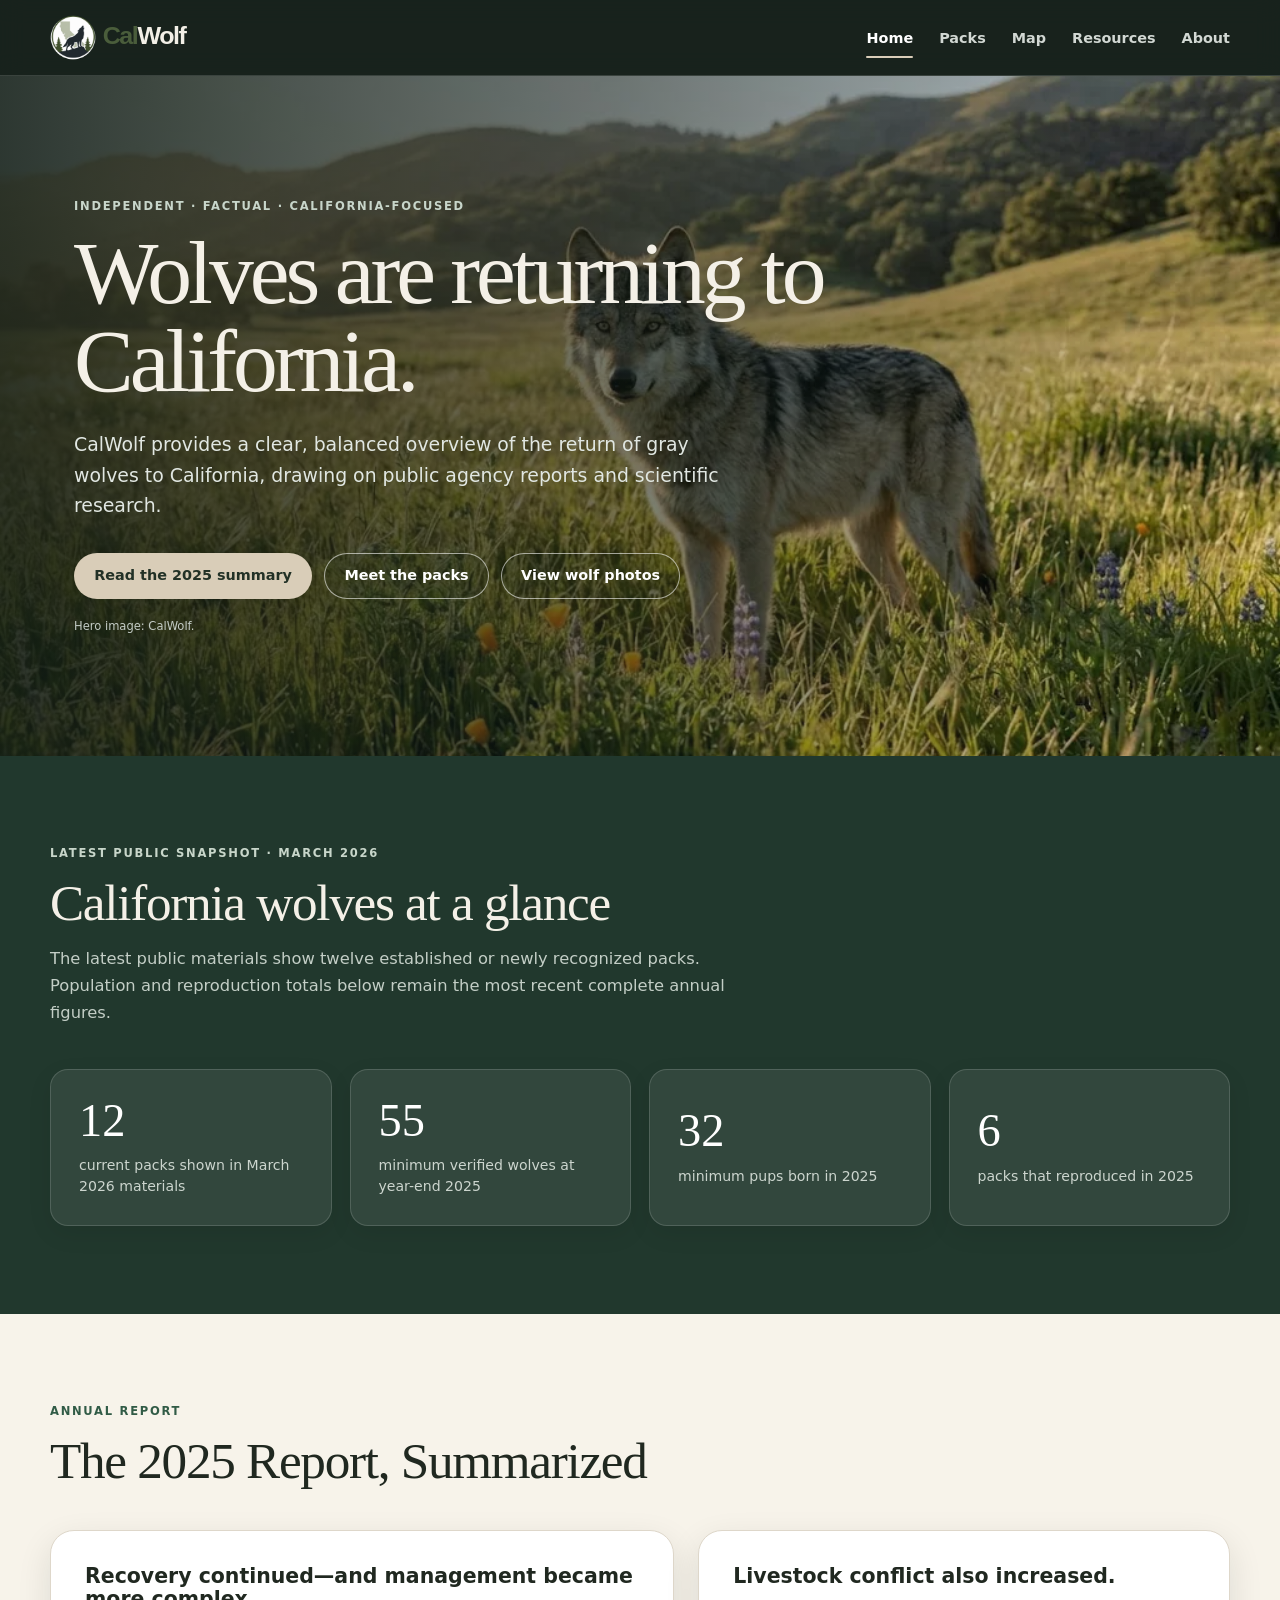
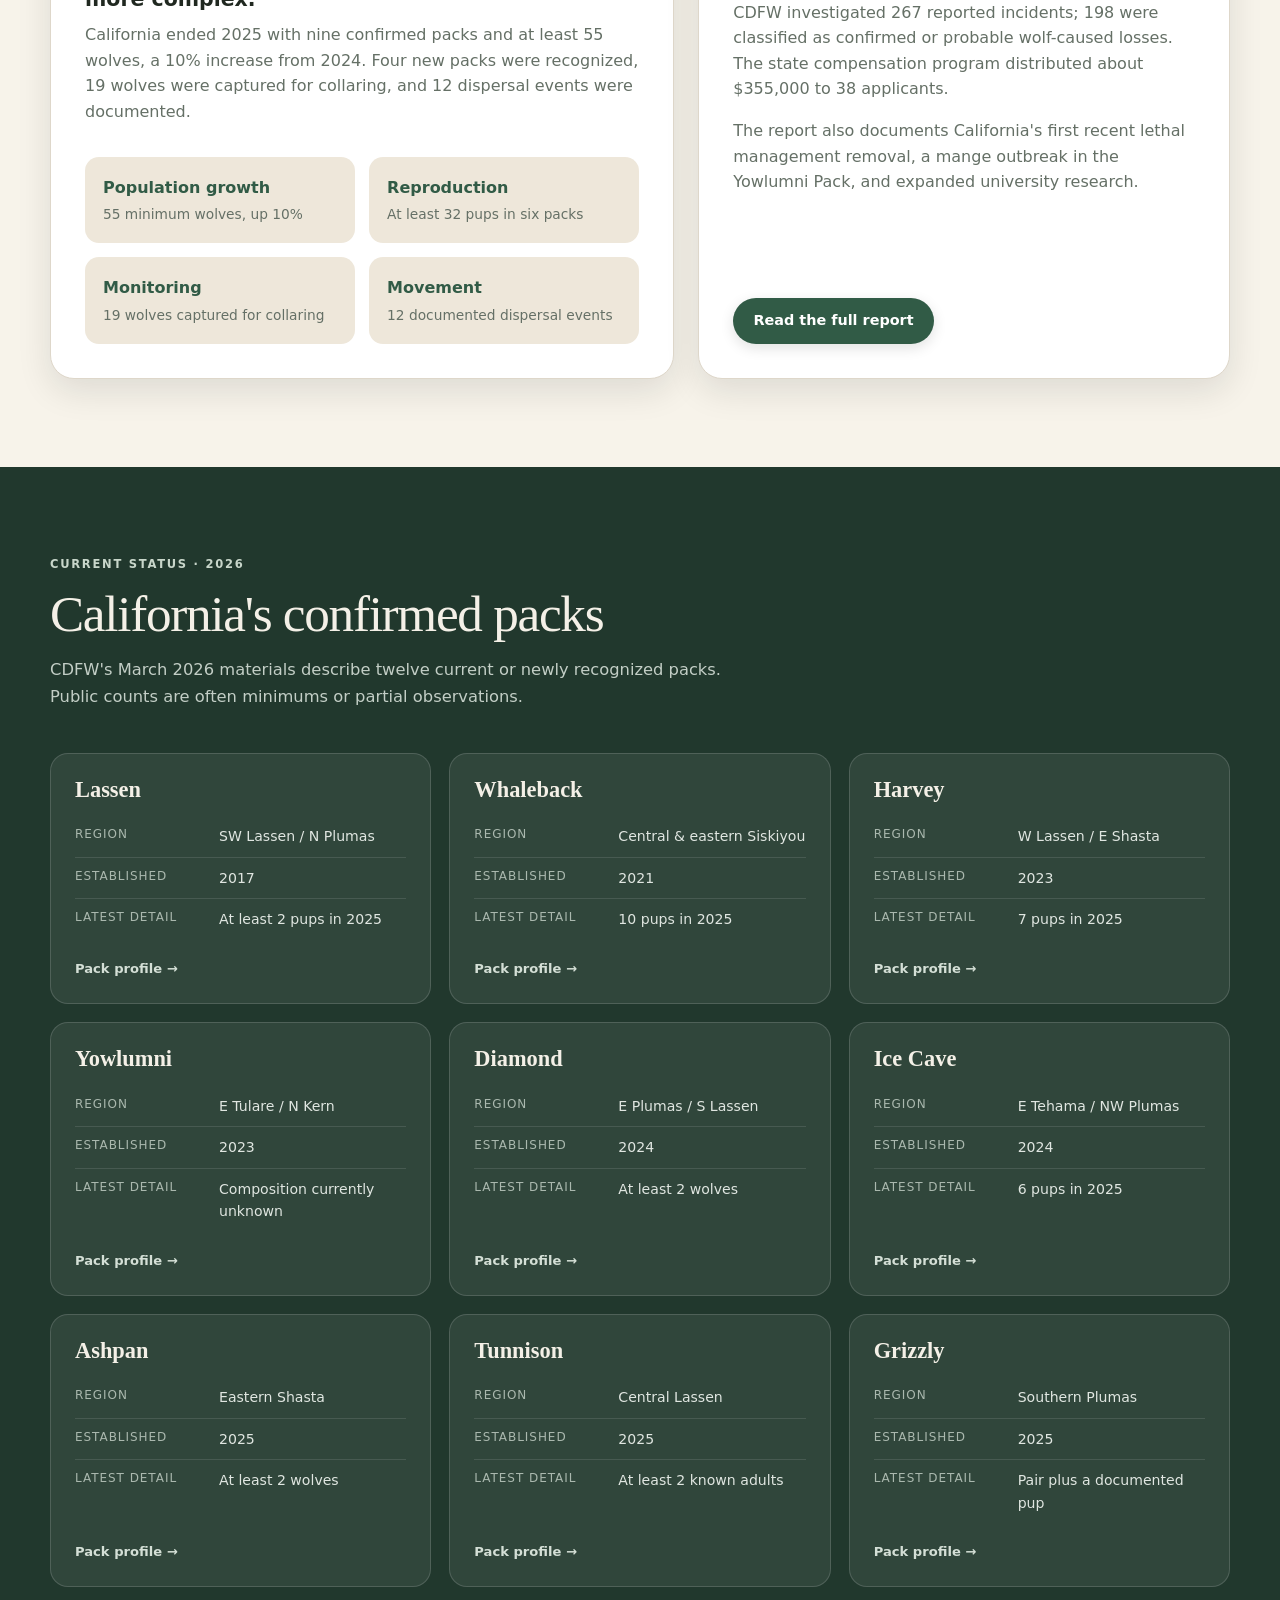
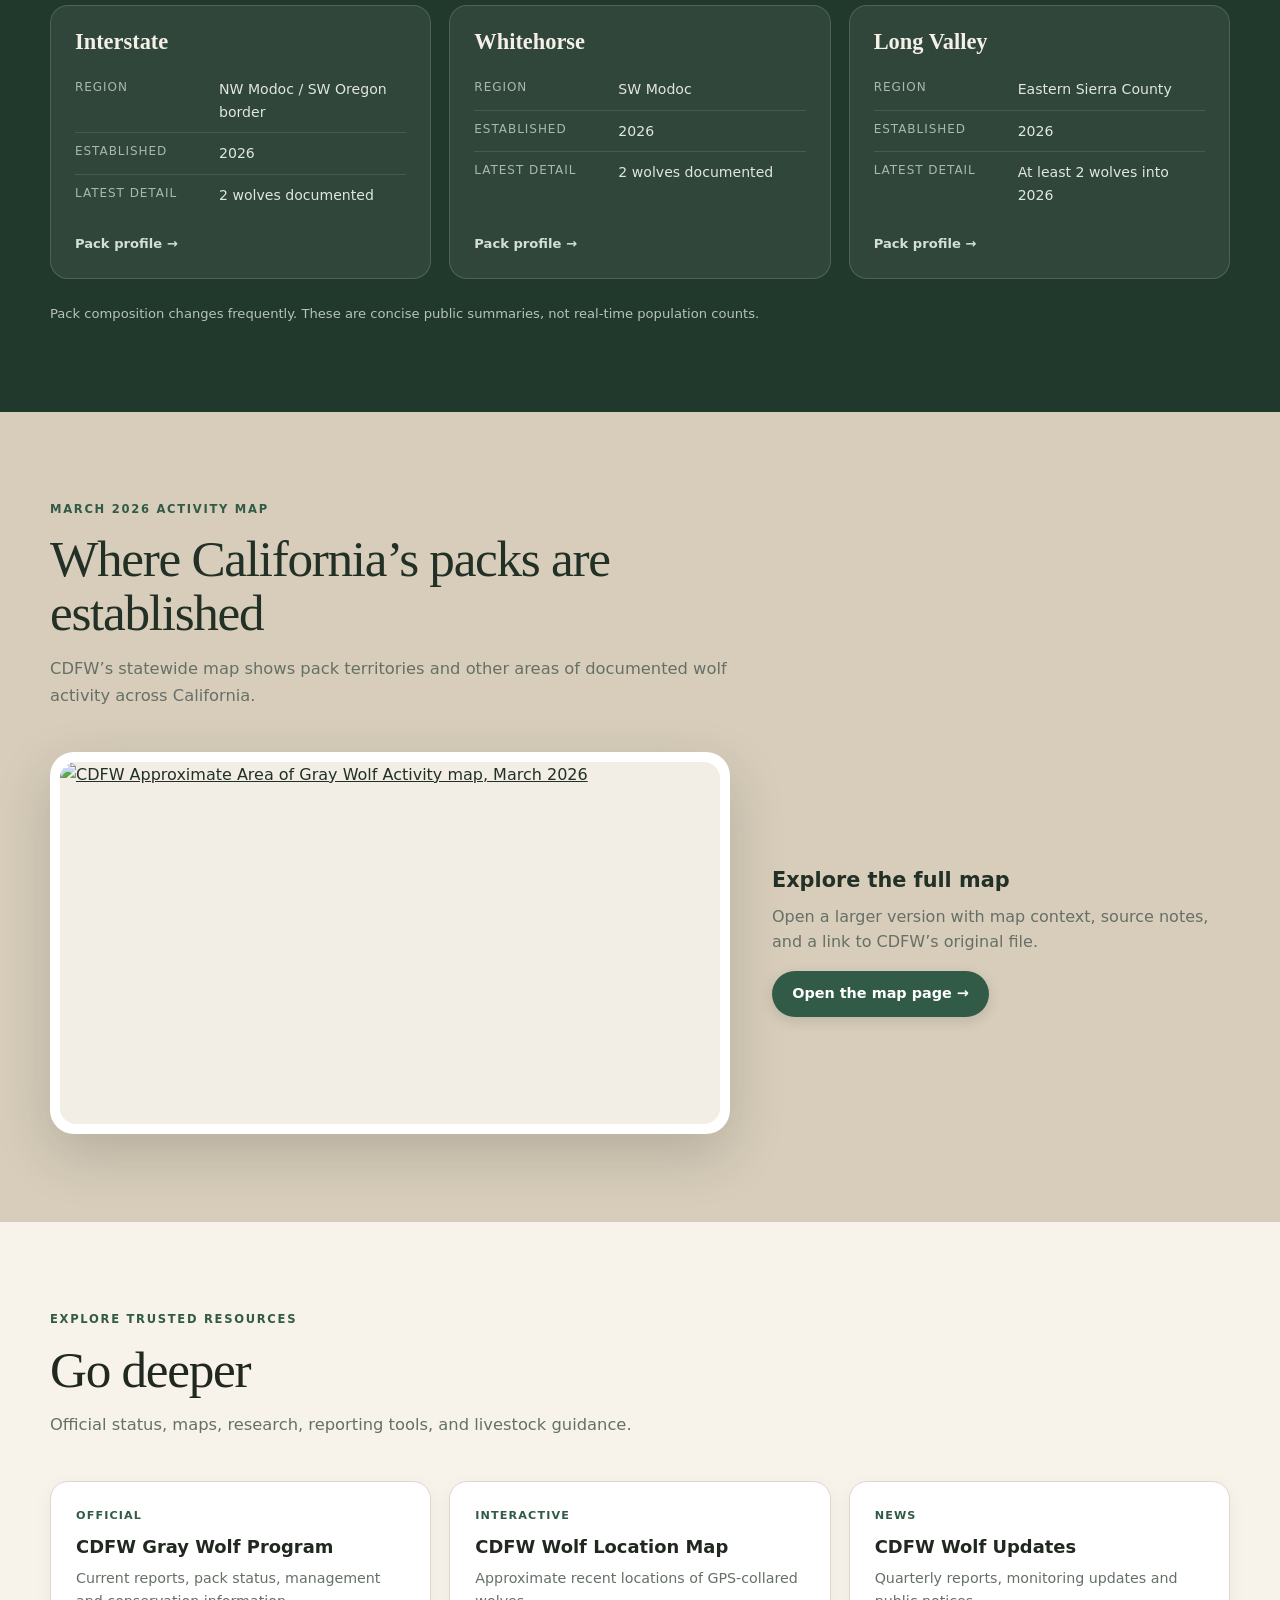
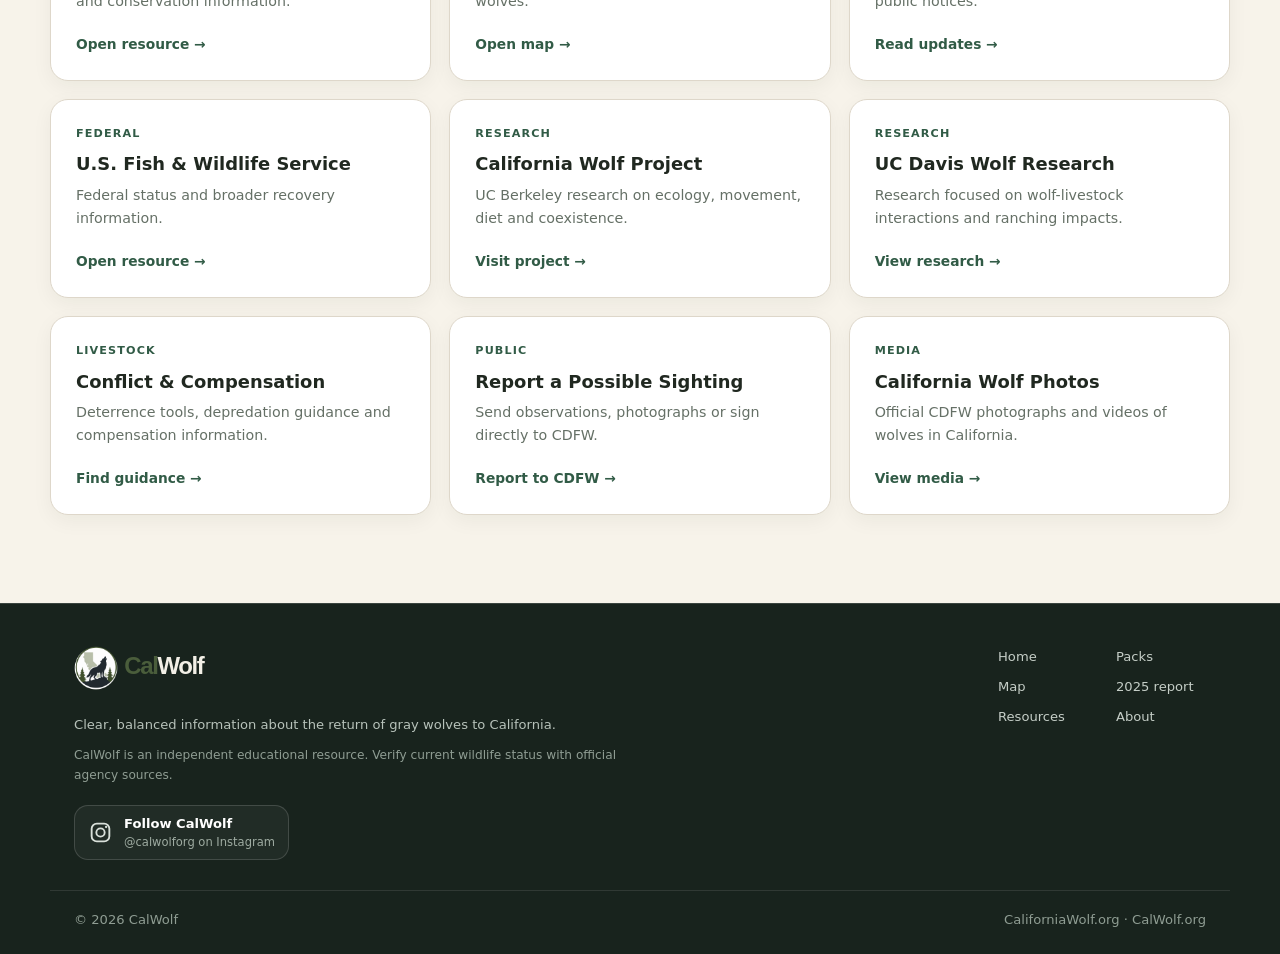
==== commit 02f130ec: "Add feedback form and Instagram links" ====
--- a/index.html
+++ b/index.html
@@ -22,7 +22,8 @@
     "@type": "Organization",
     "name": "CalWolf",
     "url": "https://californiawolf.org/",
-    "logo": "https://californiawolf.org/images/calwolf-icon.svg"
+    "logo": "https://californiawolf.org/images/calwolf-icon.svg",
+    "sameAs": ["https://www.instagram.com/calwolforg/"]
   }
 }</script></head>
 <body><a class="skip-link" href="#main-content">Skip to content</a>
@@ -807,6 +808,17 @@
        CalWolf is an independent educational resource. Verify current wildlife status with official agency sources.
       </p>
 </div>
+
+<div class="footer-social">
+<a aria-label="Follow CalWolf on Instagram at @calwolforg" class="instagram-link" href="https://www.instagram.com/calwolforg/" rel="noopener noreferrer" target="_blank">
+<svg aria-hidden="true" class="instagram-icon" viewBox="0 0 24 24" xmlns="http://www.w3.org/2000/svg">
+<rect fill="none" height="17" rx="5" stroke="currentColor" stroke-width="1.8" width="17" x="3.5" y="3.5"></rect>
+<circle cx="12" cy="12" fill="none" r="4" stroke="currentColor" stroke-width="1.8"></circle>
+<circle cx="17.4" cy="6.7" fill="currentColor" r="1.1"></circle>
+</svg>
+<span><strong>Follow CalWolf</strong><small>@calwolforg on Instagram</small></span>
+</a>
+</div>
 </div>
 <nav aria-label="Footer navigation" class="footer-nav">
 <a href="index.html">
--- a/styles.css
+++ b/styles.css
@@ -622,3 +622,91 @@
   .metric{font-size:2.55rem}
   .footer-nav{grid-template-columns:1fr}
 }
+
+
+/* v1.1: Instagram and feedback */
+.footer-social{margin-top:20px}
+.instagram-link{
+  width:fit-content;
+  display:inline-flex;
+  align-items:center;
+  gap:11px;
+  padding:10px 13px;
+  border:1px solid rgba(255,255,255,.15);
+  border-radius:14px;
+  background:rgba(255,255,255,.045);
+  color:#d9e0da;
+  text-decoration:none;
+  transition:background-color var(--transition),border-color var(--transition),transform var(--transition);
+}
+.instagram-link:hover{
+  transform:translateY(-2px);
+  background:rgba(255,255,255,.08);
+  border-color:rgba(255,255,255,.3);
+}
+.instagram-icon{width:25px;height:25px;flex:0 0 auto}
+.instagram-link span{display:flex;flex-direction:column;line-height:1.25}
+.instagram-link strong{color:#fff;font-size:.82rem}
+.instagram-link small{margin-top:2px;color:#9eaba1;font-size:.72rem}
+
+.about-connect{margin-top:64px;padding-top:56px;border-top:1px solid #d8d1c5}
+.about-connect-grid{display:grid;grid-template-columns:.8fr 1.2fr;gap:22px;align-items:start}
+.connect-card{
+  min-height:100%;
+  padding:30px;
+  background:#fff;
+  border:1px solid var(--paper-line);
+  border-radius:var(--radius-lg);
+  box-shadow:var(--shadow-soft);
+}
+.connect-card h2{margin-bottom:14px;font-size:clamp(2rem,4vw,3rem)}
+.connect-card>p:not(.eyebrow){color:var(--muted)}
+.instagram-card{
+  background:linear-gradient(145deg,#243b30 0%,#18231d 100%);
+  color:#fff;
+  border-color:rgba(255,255,255,.12);
+}
+.instagram-card .eyebrow{color:#b9c9bc}
+.instagram-card>p:not(.eyebrow){color:#d6ddd7}
+.instagram-button{margin-top:14px;background:var(--sand)!important;color:#223126!important}
+.button-icon{width:20px;height:20px;flex:0 0 auto}
+.feedback-form{margin-top:24px}
+.form-field{margin-bottom:18px}
+.form-field label{display:block;margin-bottom:7px;color:#263027;font-size:.86rem;font-weight:800}
+.form-field label span{color:#7b857d;font-size:.76rem;font-weight:600}
+.form-field input,.form-field textarea{
+  width:100%;
+  padding:12px 13px;
+  border:1px solid #cfc7ba;
+  border-radius:11px;
+  background:#fbf9f4;
+  color:#202820;
+  font:inherit;
+  line-height:1.45;
+  transition:border-color var(--transition),box-shadow var(--transition),background-color var(--transition);
+}
+.form-field textarea{min-height:155px;resize:vertical}
+.form-field input:focus,.form-field textarea:focus{
+  outline:none;
+  border-color:var(--forest);
+  background:#fff;
+  box-shadow:0 0 0 3px rgba(49,91,70,.14);
+}
+.field-note{margin:6px 0 0;color:#7a847c;font-size:.74rem}
+.form-honeypot{position:absolute!important;left:-9999px!important;width:1px!important;height:1px!important;overflow:hidden!important}
+.feedback-submit[disabled]{opacity:.68;cursor:wait;transform:none}
+.form-status{min-height:1.5em;margin:13px 0 0;color:#59665d;font-size:.84rem;font-weight:700}
+.form-status.success{color:#25623e}
+.form-status.error{color:#9b3030}
+
+@media(max-width:820px){
+  .about-connect-grid{grid-template-columns:1fr}
+  .instagram-card{order:2}
+  .feedback-card{order:1}
+}
+
+@media(max-width:520px){
+  .about-connect{margin-top:48px;padding-top:44px}
+  .connect-card{padding:24px}
+  .instagram-link{width:100%;max-width:330px}
+}
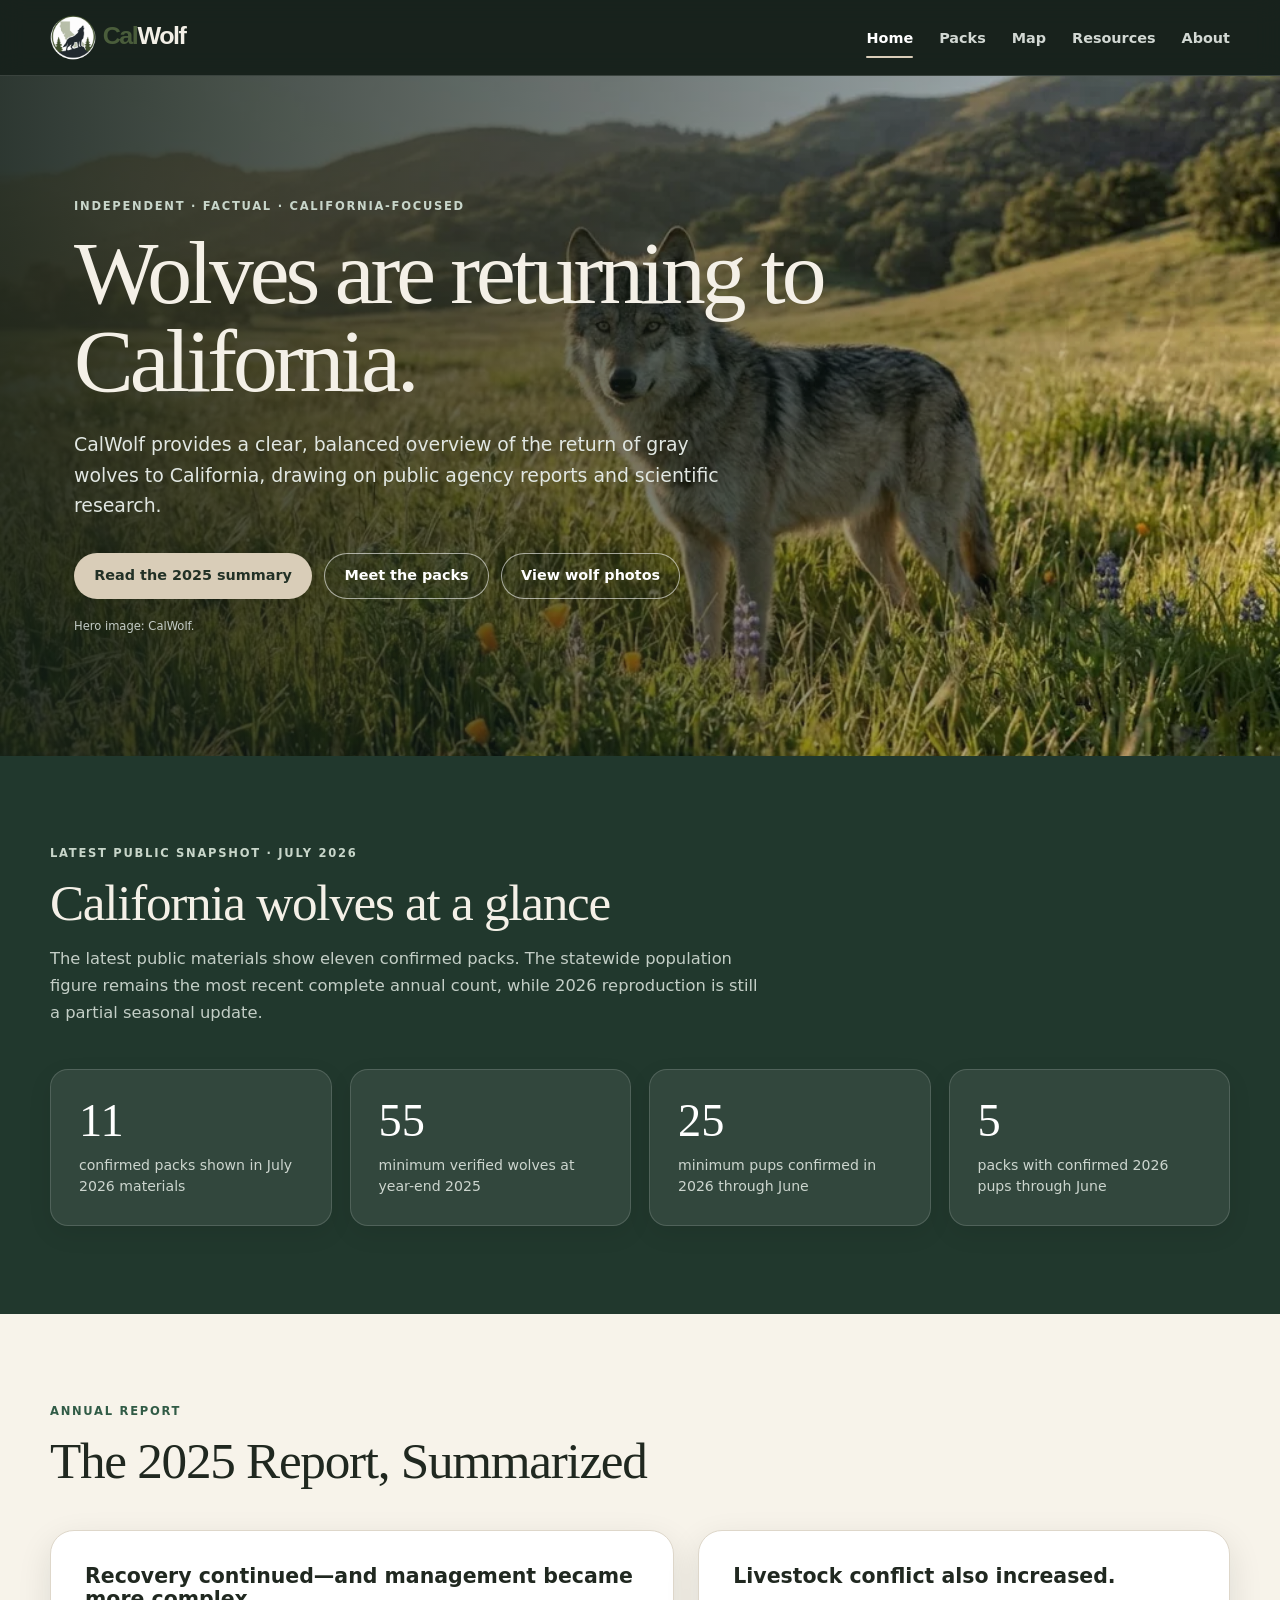
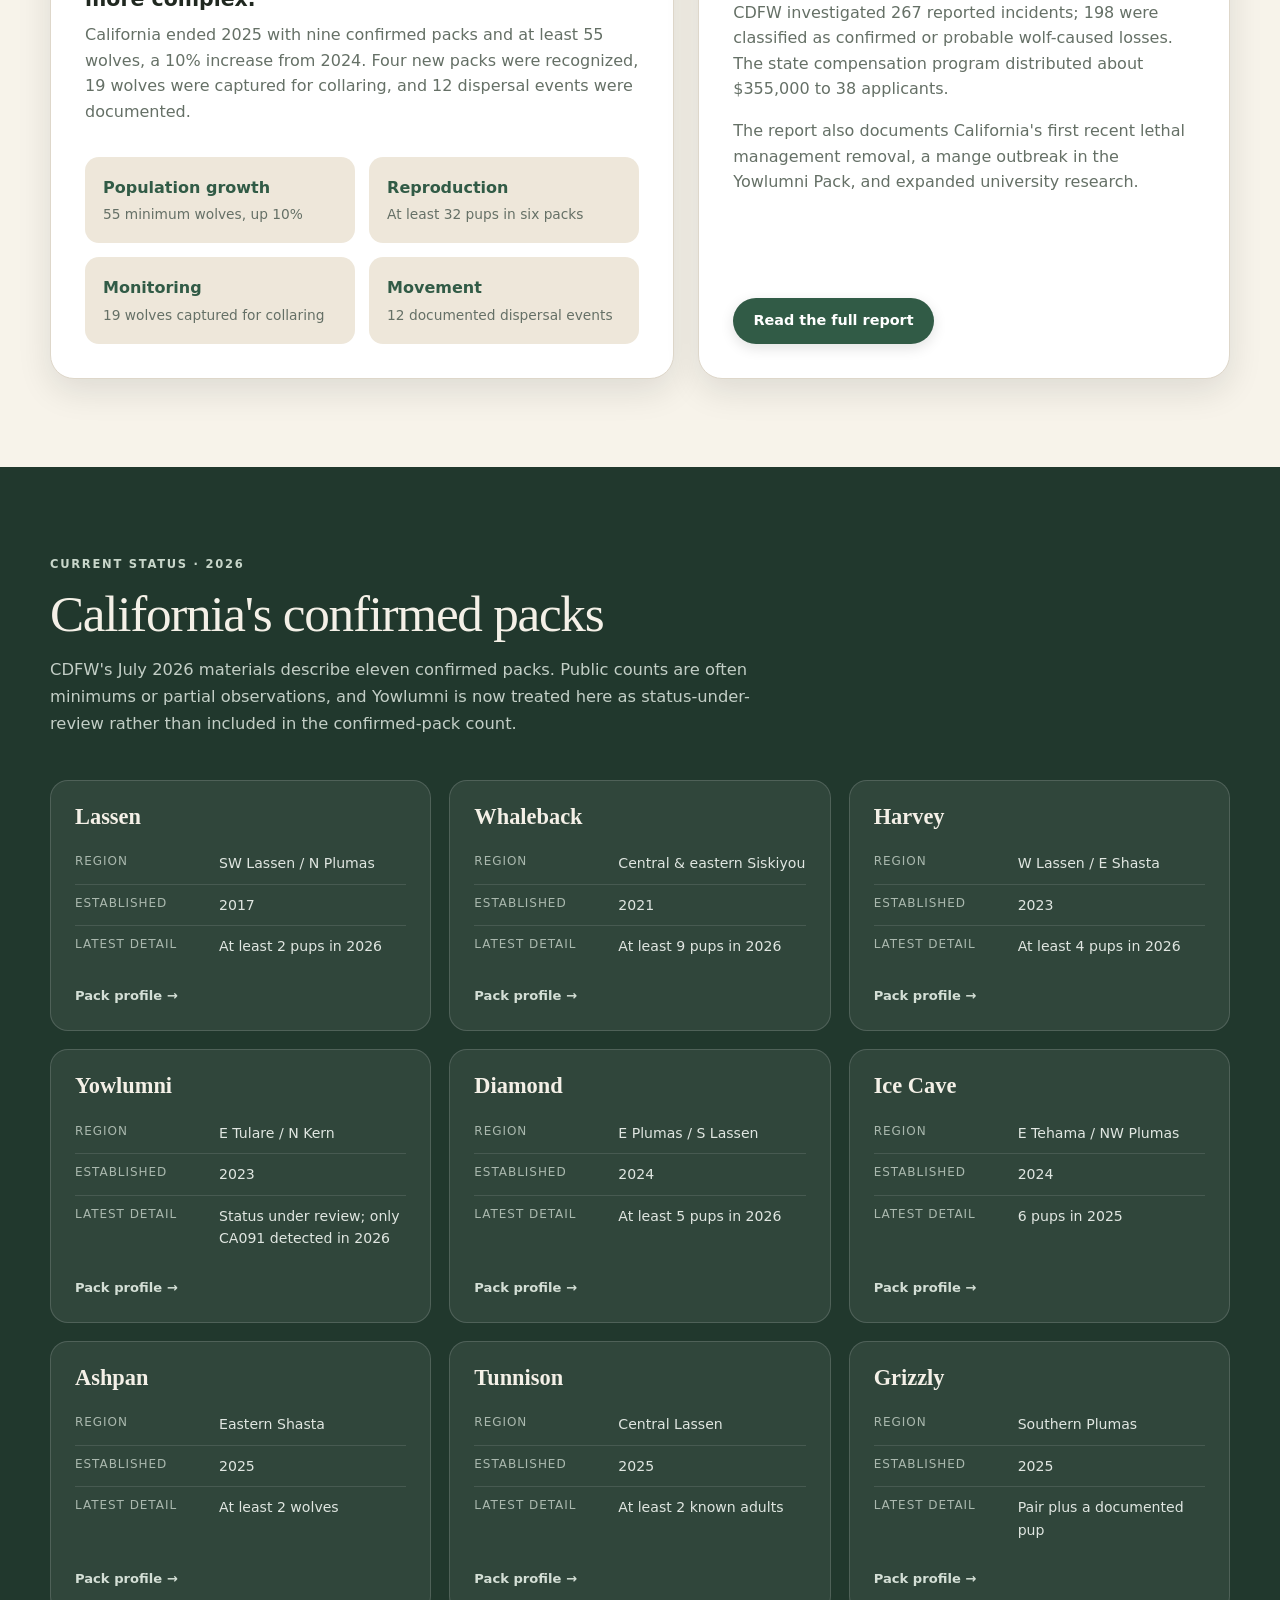
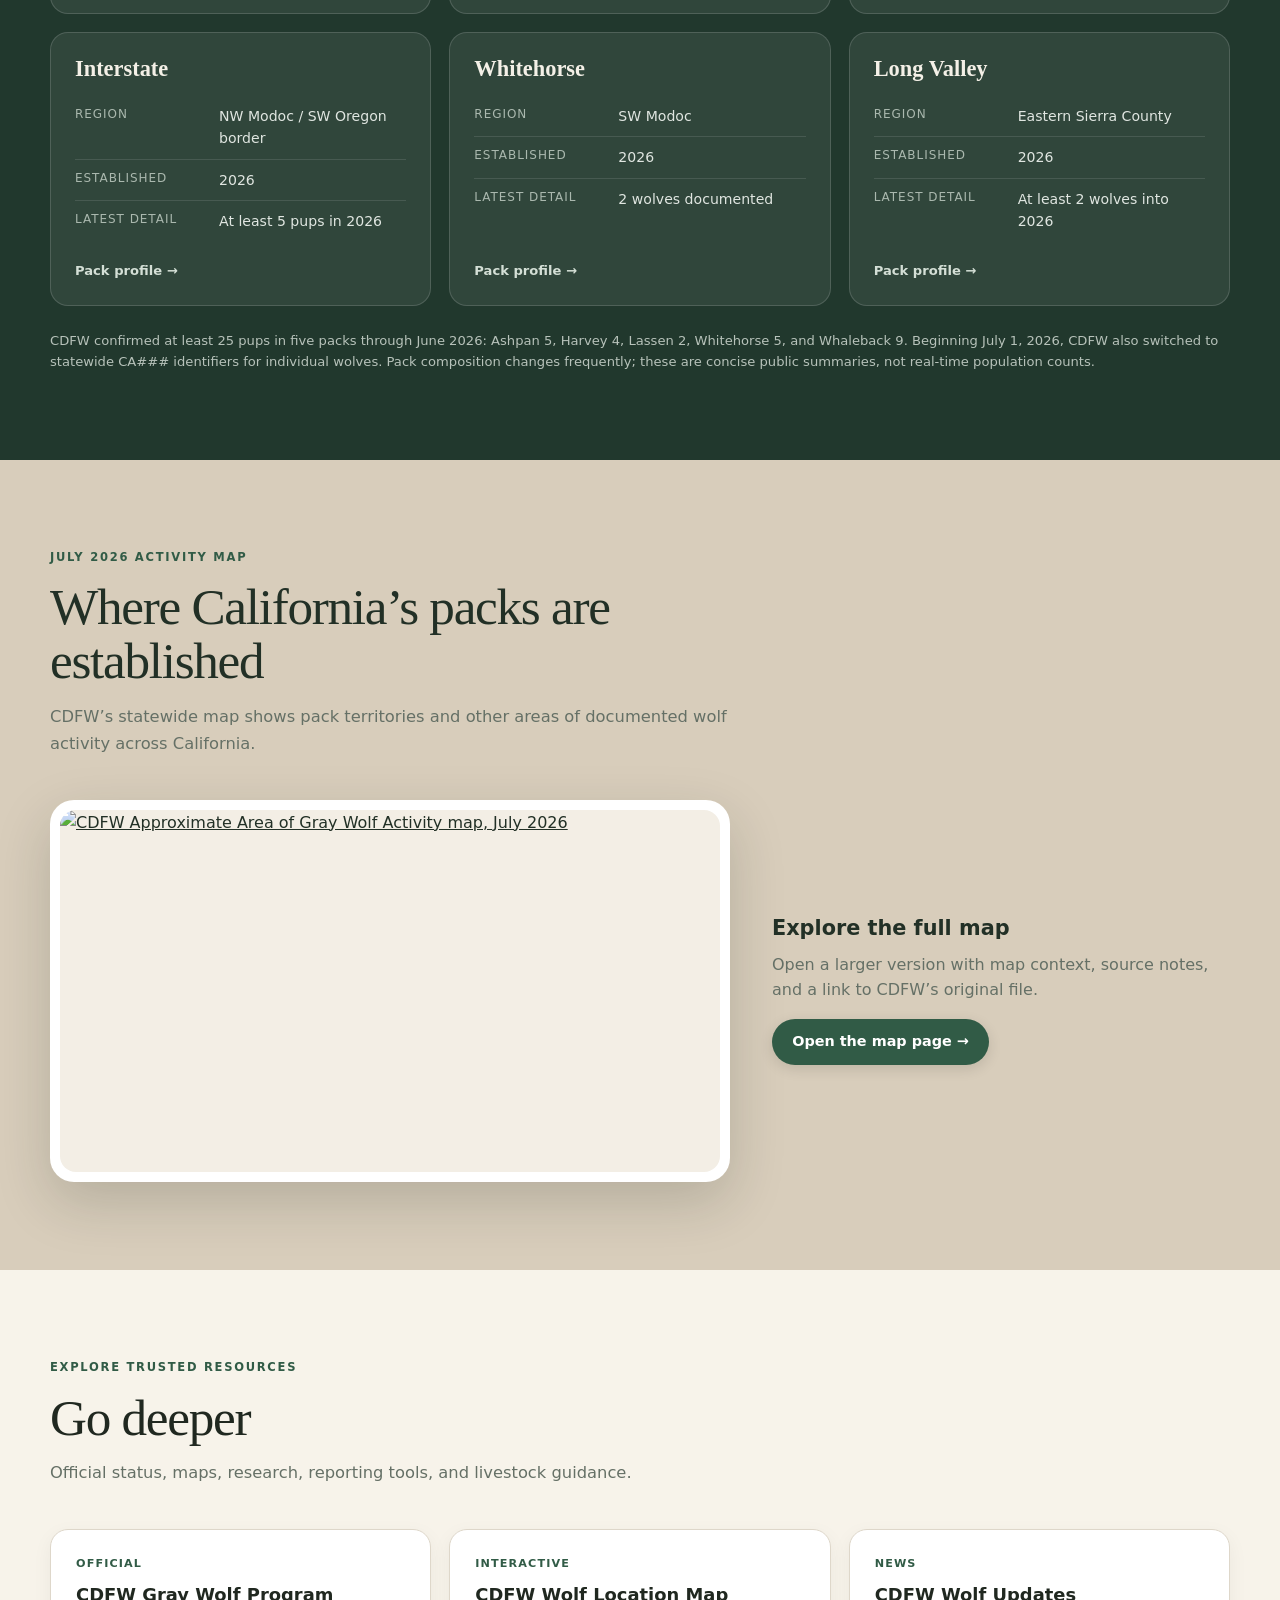
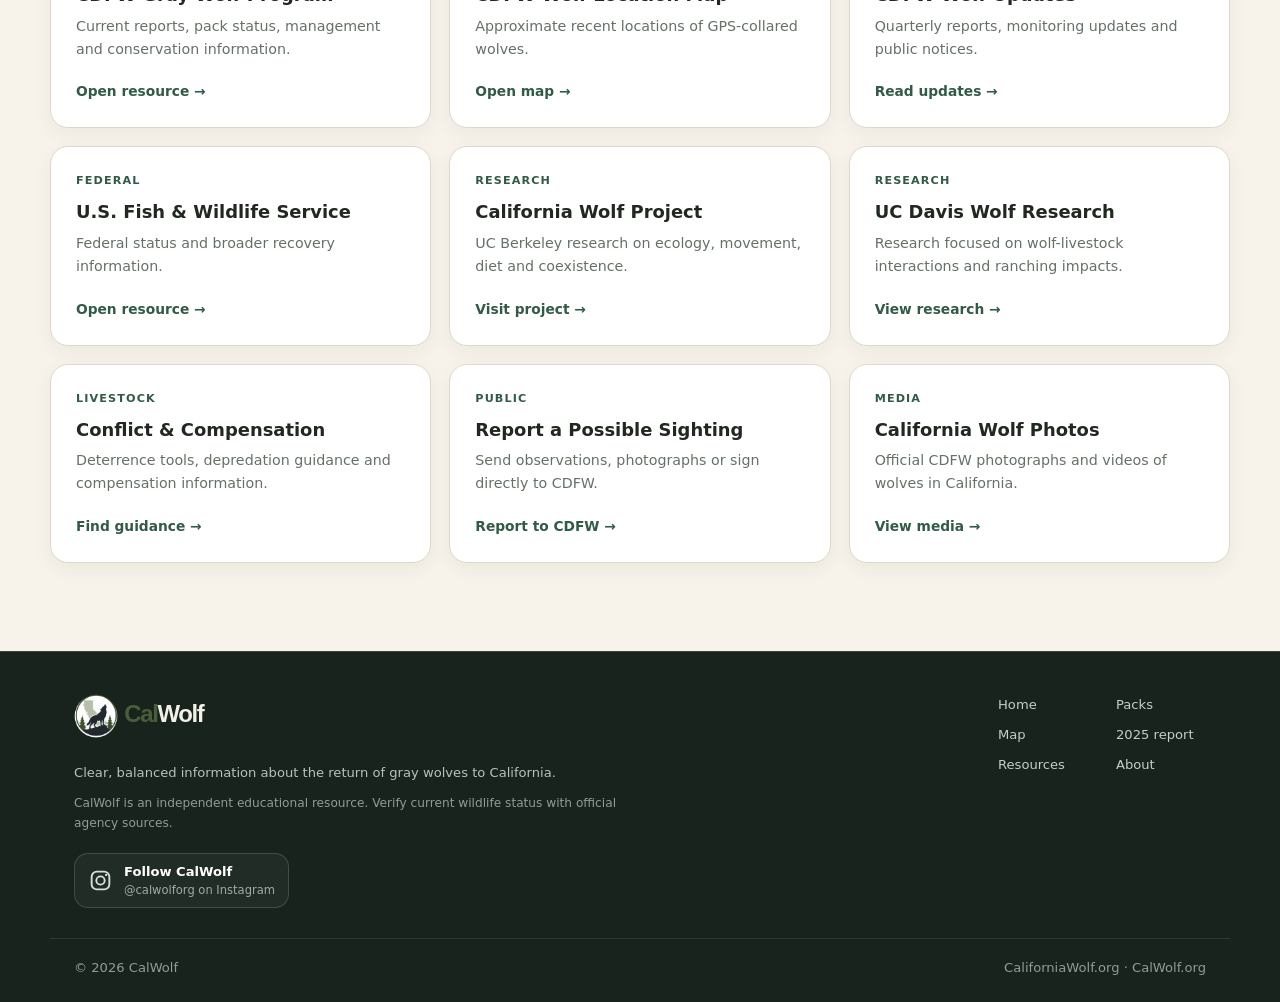
==== commit ca03a4fb: "Update wolf information for July 2026" ====
--- a/index.html
+++ b/index.html
@@ -85,22 +85,22 @@
 <section class="section deep">
 <div class="section-heading">
 <p class="eyebrow">
-      Latest public snapshot · March 2026
+      Latest public snapshot · July 2026
      </p>
 <h2>
       California wolves at a glance
      </h2>
 <p>
-      The latest public materials show twelve established or newly recognized packs. Population and reproduction totals below remain the most recent complete annual figures.
+      The latest public materials show eleven confirmed packs. The statewide population figure remains the most recent complete annual count, while 2026 reproduction is still a partial seasonal update.
      </p>
 </div>
 <div class="metric-grid">
 <article class="metric-card">
 <span class="metric">
-       12
+       11
       </span>
 <span class="label">
-       current packs shown in March 2026 materials
+       confirmed packs shown in July 2026 materials
       </span>
 </article>
 <article class="metric-card">
@@ -113,18 +113,18 @@
 </article>
 <article class="metric-card">
 <span class="metric">
-       32
+       25
       </span>
 <span class="label">
-       minimum pups born in 2025
+       minimum pups confirmed in 2026 through June
       </span>
 </article>
 <article class="metric-card">
 <span class="metric">
-       6
+       5
       </span>
 <span class="label">
-       packs that reproduced in 2025
+       packs with confirmed 2026 pups through June
       </span>
 </article>
 </div>
@@ -206,7 +206,7 @@
       California's confirmed packs
      </h2>
 <p>
-      CDFW's March 2026 materials describe twelve current or newly recognized packs. Public counts are often minimums or partial observations.
+      CDFW's July 2026 materials describe eleven confirmed packs. Public counts are often minimums or partial observations, and Yowlumni is now treated here as status-under-review rather than included in the confirmed-pack count.
      </p>
 </div>
 <div class="pack-grid">
@@ -236,7 +236,7 @@
          Latest detail
         </dt>
 <dd>
-         At least 2 pups in 2025
+         At least 2 pups in 2026
         </dd>
 </div>
 </dl>
@@ -270,7 +270,7 @@
          Latest detail
         </dt>
 <dd>
-         10 pups in 2025
+         At least 9 pups in 2026
         </dd>
 </div>
 </dl>
@@ -304,7 +304,7 @@
          Latest detail
         </dt>
 <dd>
-         7 pups in 2025
+         At least 4 pups in 2026
         </dd>
 </div>
 </dl>
@@ -338,7 +338,7 @@
          Latest detail
         </dt>
 <dd>
-         Composition currently unknown
+         Status under review; only CA091 detected in 2026
         </dd>
 </div>
 </dl>
@@ -372,6 +372,74 @@
          Latest detail
         </dt>
 <dd>
+         At least 5 pups in 2026
+        </dd>
+</div>
+</dl>
+<span class="pack-link">
+       Pack profile →
+      </span>
+</a>
+<a class="pack-card" href="packs.html#ice-cave">
+<h3>
+       Ice Cave
+      </h3>
+<dl>
+<div>
+<dt>
+         Region
+        </dt>
+<dd>
+         E Tehama / NW Plumas
+        </dd>
+</div>
+<div>
+<dt>
+         Established
+        </dt>
+<dd>
+         2024
+        </dd>
+</div>
+<div>
+<dt>
+         Latest detail
+        </dt>
+<dd>
+         6 pups in 2025
+        </dd>
+</div>
+</dl>
+<span class="pack-link">
+       Pack profile →
+      </span>
+</a>
+<a class="pack-card" href="packs.html#ashpan">
+<h3>
+       Ashpan
+      </h3>
+<dl>
+<div>
+<dt>
+         Region
+        </dt>
+<dd>
+         Eastern Shasta
+        </dd>
+</div>
+<div>
+<dt>
+         Established
+        </dt>
+<dd>
+         2025
+        </dd>
+</div>
+<div>
+<dt>
+         Latest detail
+        </dt>
+<dd>
          At least 2 wolves
         </dd>
 </div>
@@ -380,51 +448,17 @@
        Pack profile →
       </span>
 </a>
-<a class="pack-card" href="packs.html#ice-cave">
-<h3>
-       Ice Cave
-      </h3>
-<dl>
-<div>
-<dt>
-         Region
-        </dt>
-<dd>
-         E Tehama / NW Plumas
-        </dd>
-</div>
-<div>
-<dt>
-         Established
-        </dt>
-<dd>
-         2024
-        </dd>
-</div>
-<div>
-<dt>
-         Latest detail
-        </dt>
-<dd>
-         6 pups in 2025
-        </dd>
-</div>
-</dl>
-<span class="pack-link">
-       Pack profile →
-      </span>
-</a>
-<a class="pack-card" href="packs.html#ashpan">
-<h3>
-       Ashpan
-      </h3>
-<dl>
-<div>
-<dt>
-         Region
-        </dt>
-<dd>
-         Eastern Shasta
+<a class="pack-card" href="packs.html#tunnison">
+<h3>
+       Tunnison
+      </h3>
+<dl>
+<div>
+<dt>
+         Region
+        </dt>
+<dd>
+         Central Lassen
         </dd>
 </div>
 <div>
@@ -440,25 +474,25 @@
          Latest detail
         </dt>
 <dd>
-         At least 2 wolves
-        </dd>
-</div>
-</dl>
-<span class="pack-link">
-       Pack profile →
-      </span>
-</a>
-<a class="pack-card" href="packs.html#tunnison">
-<h3>
-       Tunnison
-      </h3>
-<dl>
-<div>
-<dt>
-         Region
-        </dt>
-<dd>
-         Central Lassen
+         At least 2 known adults
+        </dd>
+</div>
+</dl>
+<span class="pack-link">
+       Pack profile →
+      </span>
+</a>
+<a class="pack-card" href="packs.html#grizzly">
+<h3>
+       Grizzly
+      </h3>
+<dl>
+<div>
+<dt>
+         Region
+        </dt>
+<dd>
+         Southern Plumas
         </dd>
 </div>
 <div>
@@ -474,40 +508,6 @@
          Latest detail
         </dt>
 <dd>
-         At least 2 known adults
-        </dd>
-</div>
-</dl>
-<span class="pack-link">
-       Pack profile →
-      </span>
-</a>
-<a class="pack-card" href="packs.html#grizzly">
-<h3>
-       Grizzly
-      </h3>
-<dl>
-<div>
-<dt>
-         Region
-        </dt>
-<dd>
-         Southern Plumas
-        </dd>
-</div>
-<div>
-<dt>
-         Established
-        </dt>
-<dd>
-         2025
-        </dd>
-</div>
-<div>
-<dt>
-         Latest detail
-        </dt>
-<dd>
          Pair plus a documented pup
         </dd>
 </div>
@@ -542,6 +542,40 @@
          Latest detail
         </dt>
 <dd>
+         At least 5 pups in 2026
+        </dd>
+</div>
+</dl>
+<span class="pack-link">
+       Pack profile →
+      </span>
+</a>
+<a class="pack-card" href="packs.html#whitehorse">
+<h3>
+       Whitehorse
+      </h3>
+<dl>
+<div>
+<dt>
+         Region
+        </dt>
+<dd>
+         SW Modoc
+        </dd>
+</div>
+<div>
+<dt>
+         Established
+        </dt>
+<dd>
+         2026
+        </dd>
+</div>
+<div>
+<dt>
+         Latest detail
+        </dt>
+<dd>
          2 wolves documented
         </dd>
 </div>
@@ -550,17 +584,17 @@
        Pack profile →
       </span>
 </a>
-<a class="pack-card" href="packs.html#whitehorse">
-<h3>
-       Whitehorse
-      </h3>
-<dl>
-<div>
-<dt>
-         Region
-        </dt>
-<dd>
-         SW Modoc
+<a class="pack-card" href="packs.html#long-valley">
+<h3>
+       Long Valley
+      </h3>
+<dl>
+<div>
+<dt>
+         Region
+        </dt>
+<dd>
+         Eastern Sierra County
         </dd>
 </div>
 <div>
@@ -576,40 +610,6 @@
          Latest detail
         </dt>
 <dd>
-         2 wolves documented
-        </dd>
-</div>
-</dl>
-<span class="pack-link">
-       Pack profile →
-      </span>
-</a>
-<a class="pack-card" href="packs.html#long-valley">
-<h3>
-       Long Valley
-      </h3>
-<dl>
-<div>
-<dt>
-         Region
-        </dt>
-<dd>
-         Eastern Sierra County
-        </dd>
-</div>
-<div>
-<dt>
-         Established
-        </dt>
-<dd>
-         2026
-        </dd>
-</div>
-<div>
-<dt>
-         Latest detail
-        </dt>
-<dd>
          At least 2 wolves into 2026
         </dd>
 </div>
@@ -620,13 +620,13 @@
 </a>
 </div>
 <p class="pack-note">
-     Pack composition changes frequently. These are concise public summaries, not real-time population counts.
+     CDFW confirmed at least 25 pups in five packs through June 2026: Ashpan 5, Harvey 4, Lassen 2, Whitehorse 5, and Whaleback 9. Beginning July 1, 2026, CDFW also switched to statewide CA### identifiers for individual wolves. Pack composition changes frequently; these are concise public summaries, not real-time population counts.
     </p>
 </section>
 <section class="section sand" id="map">
 <div class="section-heading">
 <p class="eyebrow">
-      March 2026 activity map
+      July 2026 activity map
      </p>
 <h2>
       Where California’s packs are established
@@ -637,7 +637,7 @@
 </div>
 <div class="map-feature">
 <a aria-label="Open the California wolf activity map page" class="map-preview" href="map.html">
-<img alt="CDFW Approximate Area of Gray Wolf Activity map, March 2026" decoding="async" height="900" loading="lazy" src="https://nrm.dfg.ca.gov/FileHandler.ashx?DocumentID=244017" width="1600">
+<img alt="CDFW Approximate Area of Gray Wolf Activity map, July 2026" decoding="async" height="900" loading="lazy" src="https://nrm.dfg.ca.gov/FileHandler.ashx?DocumentID=247113" width="1600">
 </a>
 <div class="map-copy">
 <h3>
@@ -852,4 +852,4 @@
 </footer>
 
 </body>
-</html>+</html>
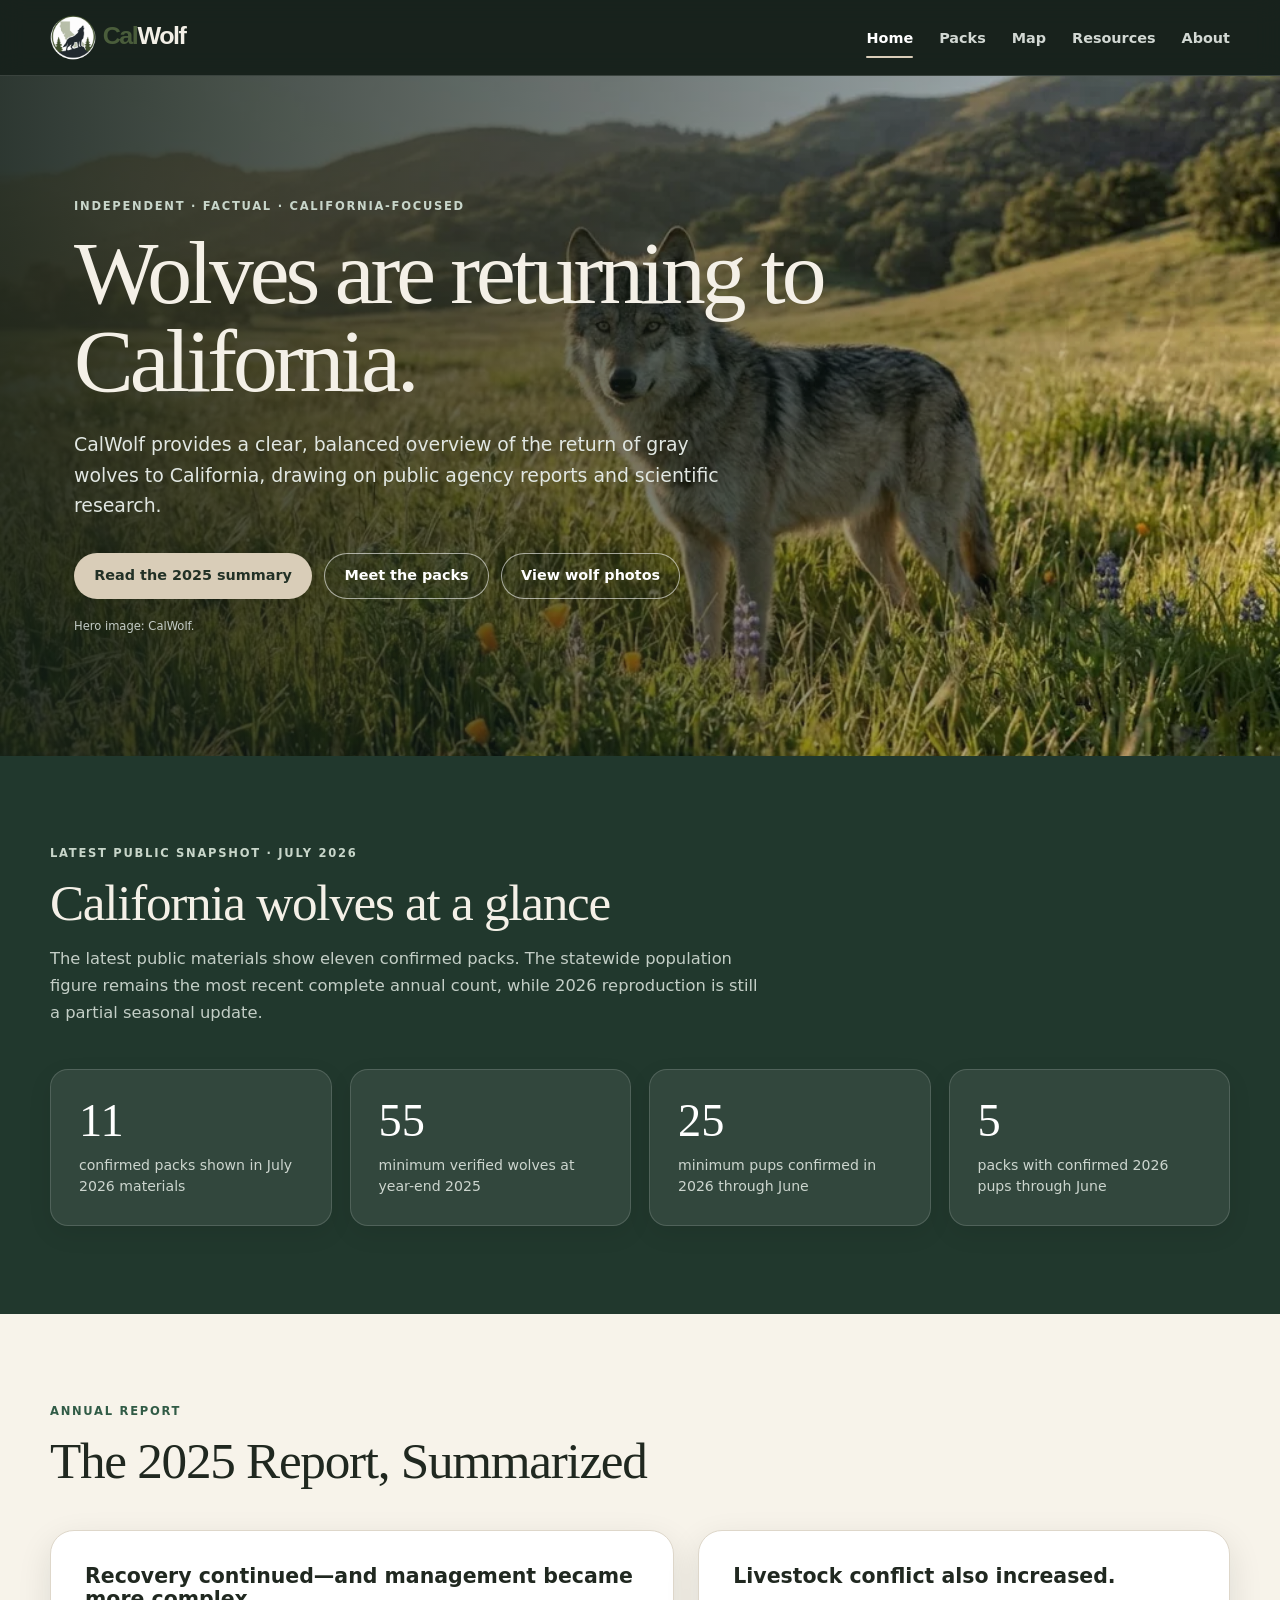
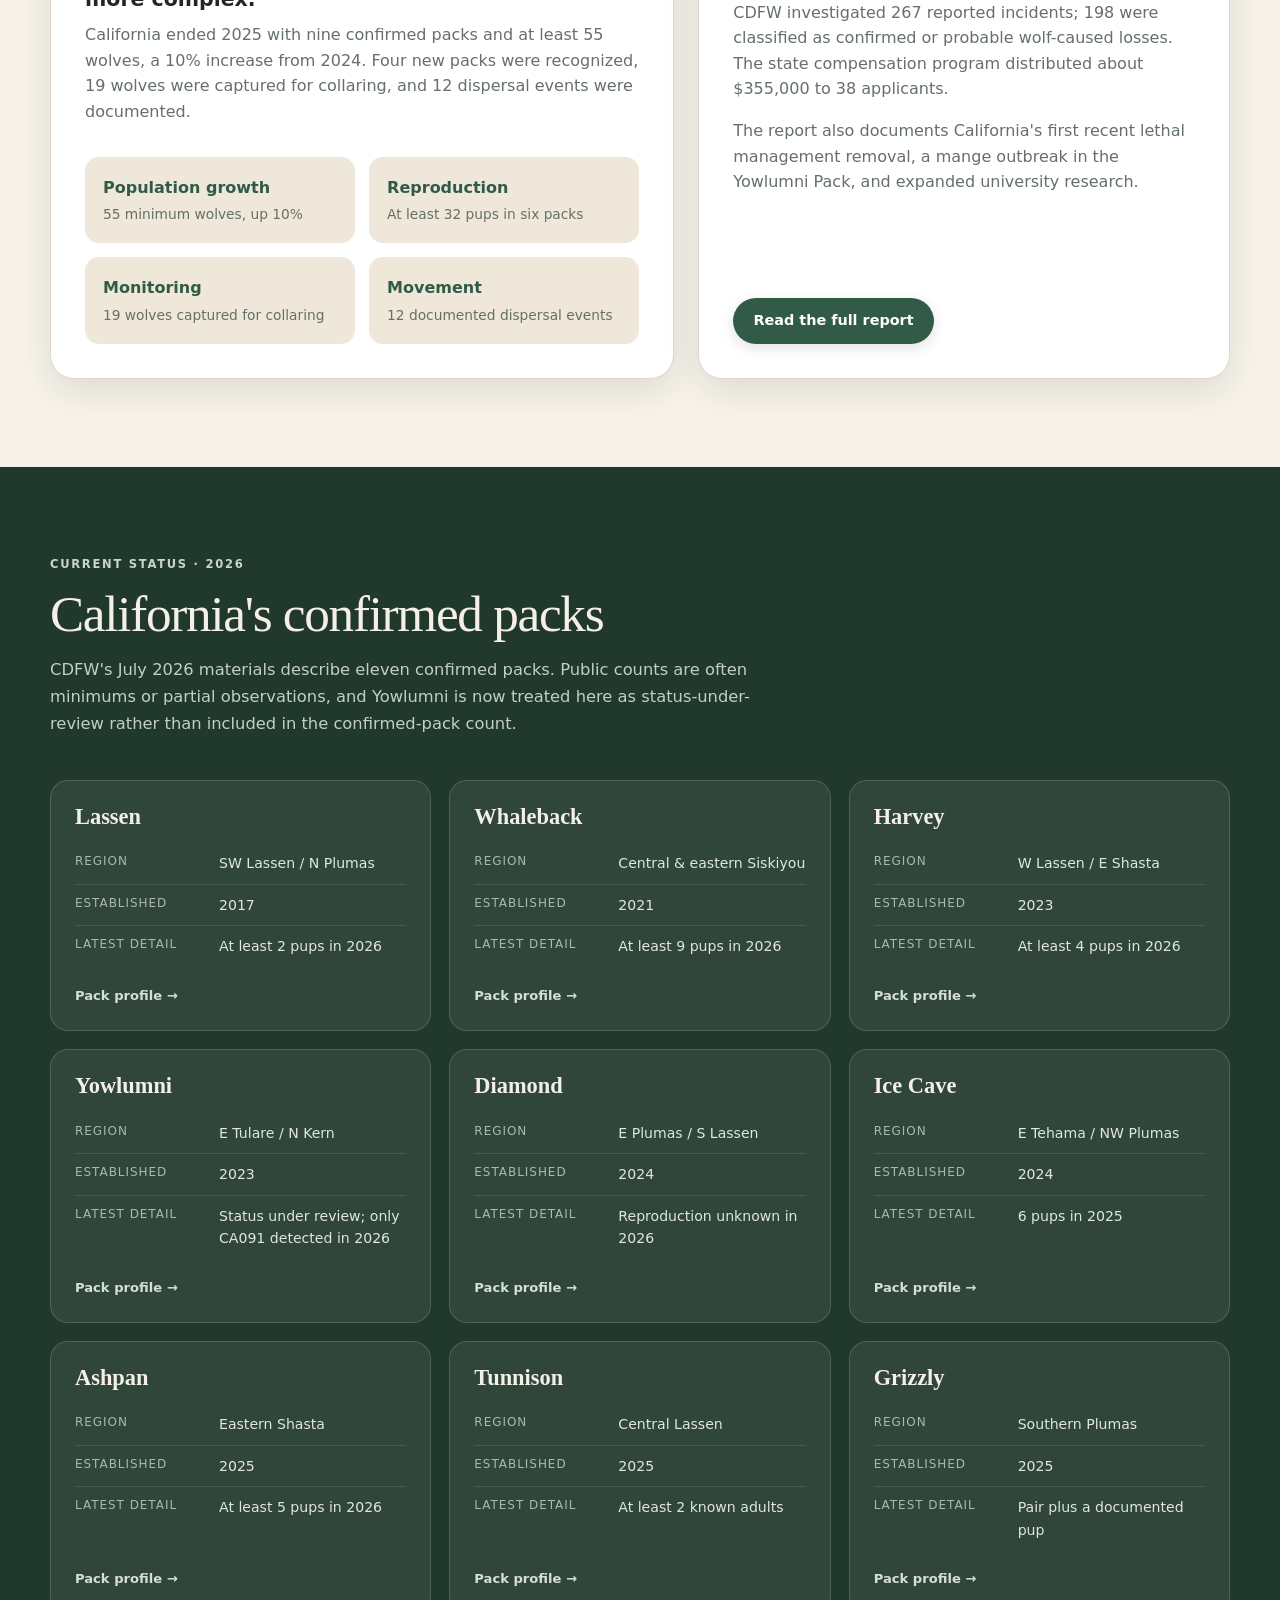
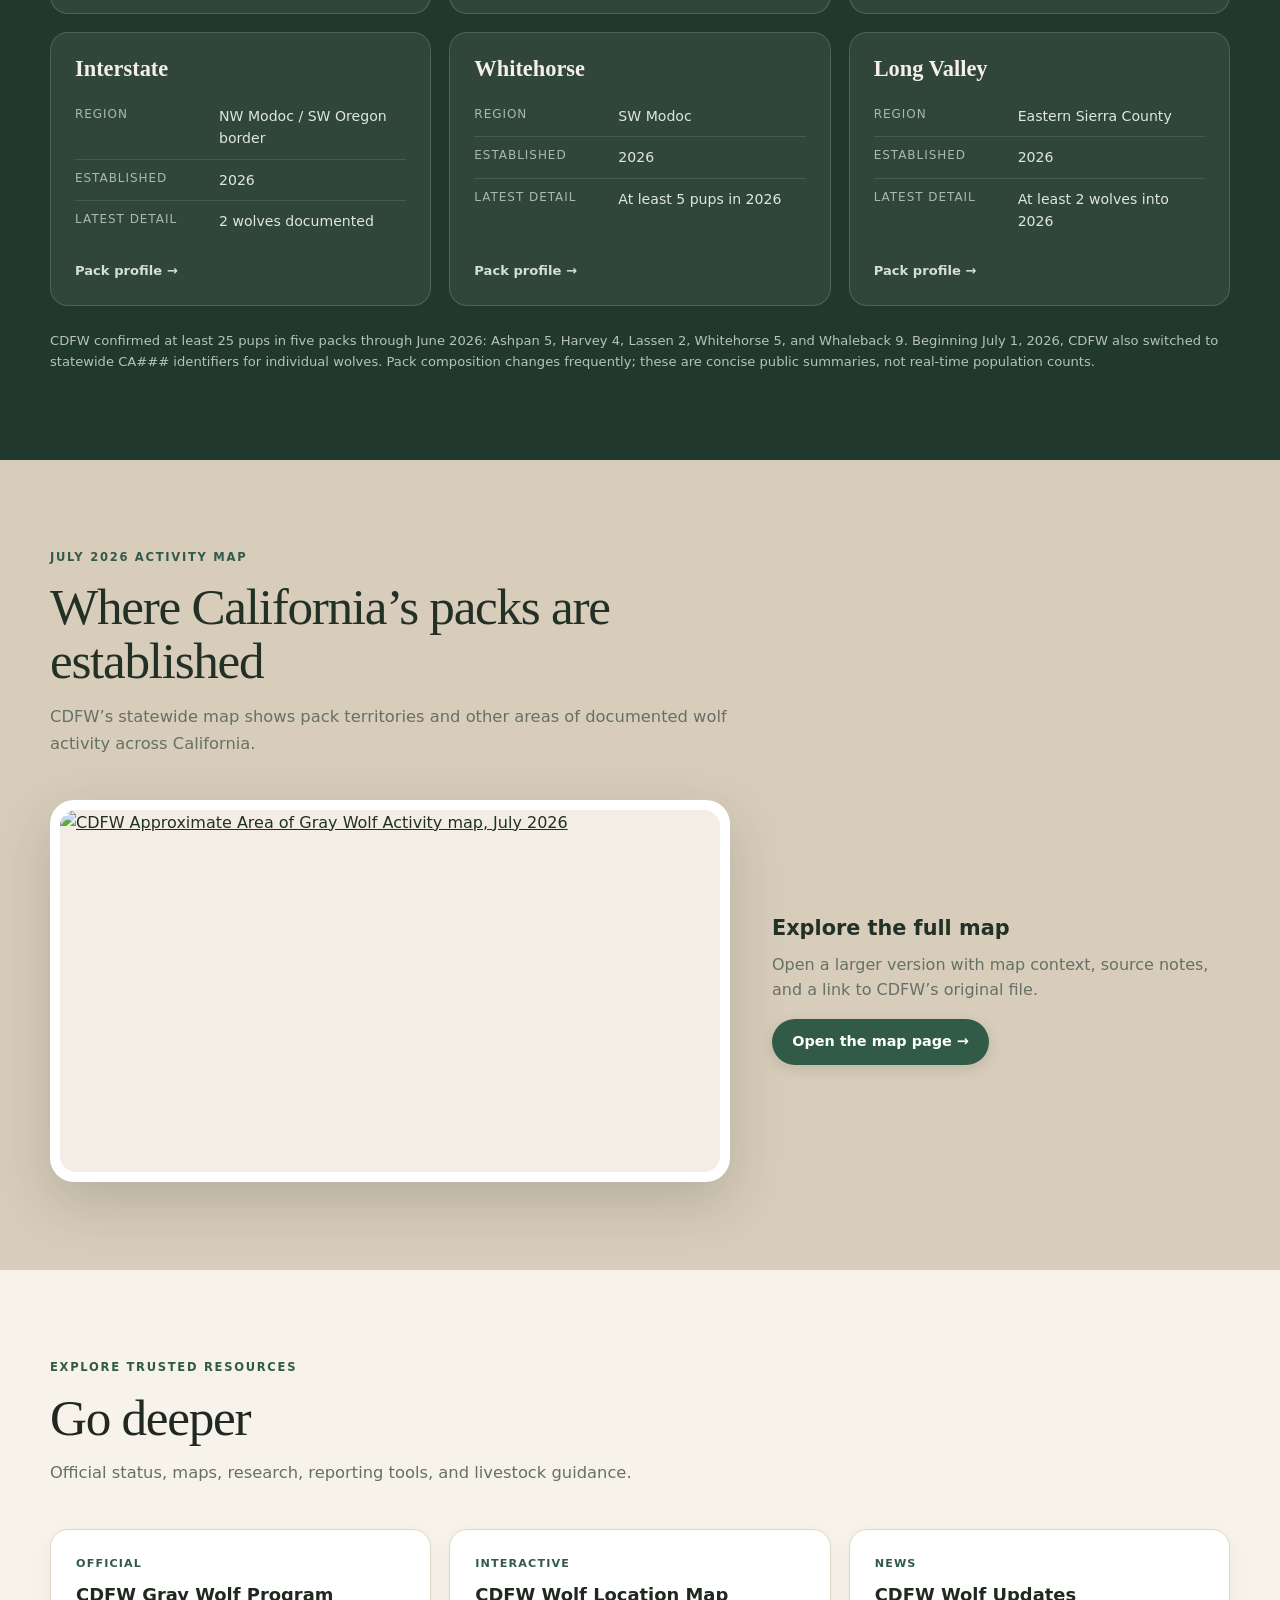
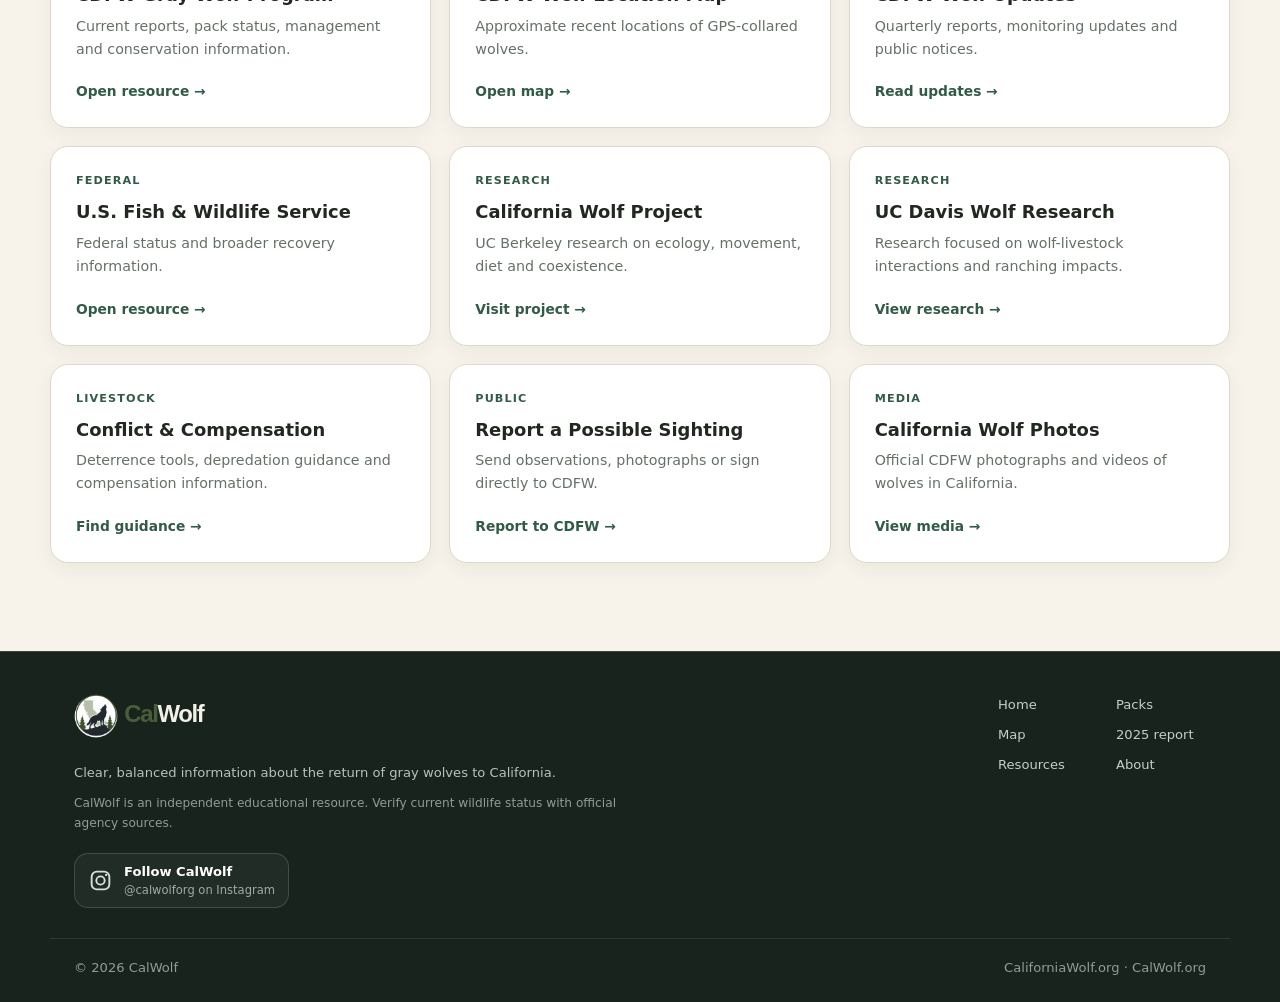
==== commit daf0fa0b: "Correct homepage pack pup details" ====
--- a/index.html
+++ b/index.html
@@ -372,6 +372,74 @@
          Latest detail
         </dt>
 <dd>
+         Reproduction unknown in 2026
+        </dd>
+</div>
+</dl>
+<span class="pack-link">
+       Pack profile →
+      </span>
+</a>
+<a class="pack-card" href="packs.html#ice-cave">
+<h3>
+       Ice Cave
+      </h3>
+<dl>
+<div>
+<dt>
+         Region
+        </dt>
+<dd>
+         E Tehama / NW Plumas
+        </dd>
+</div>
+<div>
+<dt>
+         Established
+        </dt>
+<dd>
+         2024
+        </dd>
+</div>
+<div>
+<dt>
+         Latest detail
+        </dt>
+<dd>
+         6 pups in 2025
+        </dd>
+</div>
+</dl>
+<span class="pack-link">
+       Pack profile →
+      </span>
+</a>
+<a class="pack-card" href="packs.html#ashpan">
+<h3>
+       Ashpan
+      </h3>
+<dl>
+<div>
+<dt>
+         Region
+        </dt>
+<dd>
+         Eastern Shasta
+        </dd>
+</div>
+<div>
+<dt>
+         Established
+        </dt>
+<dd>
+         2025
+        </dd>
+</div>
+<div>
+<dt>
+         Latest detail
+        </dt>
+<dd>
          At least 5 pups in 2026
         </dd>
 </div>
@@ -380,51 +448,17 @@
        Pack profile →
       </span>
 </a>
-<a class="pack-card" href="packs.html#ice-cave">
-<h3>
-       Ice Cave
-      </h3>
-<dl>
-<div>
-<dt>
-         Region
-        </dt>
-<dd>
-         E Tehama / NW Plumas
-        </dd>
-</div>
-<div>
-<dt>
-         Established
-        </dt>
-<dd>
-         2024
-        </dd>
-</div>
-<div>
-<dt>
-         Latest detail
-        </dt>
-<dd>
-         6 pups in 2025
-        </dd>
-</div>
-</dl>
-<span class="pack-link">
-       Pack profile →
-      </span>
-</a>
-<a class="pack-card" href="packs.html#ashpan">
-<h3>
-       Ashpan
-      </h3>
-<dl>
-<div>
-<dt>
-         Region
-        </dt>
-<dd>
-         Eastern Shasta
+<a class="pack-card" href="packs.html#tunnison">
+<h3>
+       Tunnison
+      </h3>
+<dl>
+<div>
+<dt>
+         Region
+        </dt>
+<dd>
+         Central Lassen
         </dd>
 </div>
 <div>
@@ -440,25 +474,25 @@
          Latest detail
         </dt>
 <dd>
-         At least 2 wolves
-        </dd>
-</div>
-</dl>
-<span class="pack-link">
-       Pack profile →
-      </span>
-</a>
-<a class="pack-card" href="packs.html#tunnison">
-<h3>
-       Tunnison
-      </h3>
-<dl>
-<div>
-<dt>
-         Region
-        </dt>
-<dd>
-         Central Lassen
+         At least 2 known adults
+        </dd>
+</div>
+</dl>
+<span class="pack-link">
+       Pack profile →
+      </span>
+</a>
+<a class="pack-card" href="packs.html#grizzly">
+<h3>
+       Grizzly
+      </h3>
+<dl>
+<div>
+<dt>
+         Region
+        </dt>
+<dd>
+         Southern Plumas
         </dd>
 </div>
 <div>
@@ -474,40 +508,6 @@
          Latest detail
         </dt>
 <dd>
-         At least 2 known adults
-        </dd>
-</div>
-</dl>
-<span class="pack-link">
-       Pack profile →
-      </span>
-</a>
-<a class="pack-card" href="packs.html#grizzly">
-<h3>
-       Grizzly
-      </h3>
-<dl>
-<div>
-<dt>
-         Region
-        </dt>
-<dd>
-         Southern Plumas
-        </dd>
-</div>
-<div>
-<dt>
-         Established
-        </dt>
-<dd>
-         2025
-        </dd>
-</div>
-<div>
-<dt>
-         Latest detail
-        </dt>
-<dd>
          Pair plus a documented pup
         </dd>
 </div>
@@ -542,41 +542,41 @@
          Latest detail
         </dt>
 <dd>
+         2 wolves documented
+        </dd>
+</div>
+</dl>
+<span class="pack-link">
+       Pack profile →
+      </span>
+</a>
+<a class="pack-card" href="packs.html#whitehorse">
+<h3>
+       Whitehorse
+      </h3>
+<dl>
+<div>
+<dt>
+         Region
+        </dt>
+<dd>
+         SW Modoc
+        </dd>
+</div>
+<div>
+<dt>
+         Established
+        </dt>
+<dd>
+         2026
+        </dd>
+</div>
+<div>
+<dt>
+         Latest detail
+        </dt>
+<dd>
          At least 5 pups in 2026
-        </dd>
-</div>
-</dl>
-<span class="pack-link">
-       Pack profile →
-      </span>
-</a>
-<a class="pack-card" href="packs.html#whitehorse">
-<h3>
-       Whitehorse
-      </h3>
-<dl>
-<div>
-<dt>
-         Region
-        </dt>
-<dd>
-         SW Modoc
-        </dd>
-</div>
-<div>
-<dt>
-         Established
-        </dt>
-<dd>
-         2026
-        </dd>
-</div>
-<div>
-<dt>
-         Latest detail
-        </dt>
-<dd>
-         2 wolves documented
         </dd>
 </div>
 </dl>
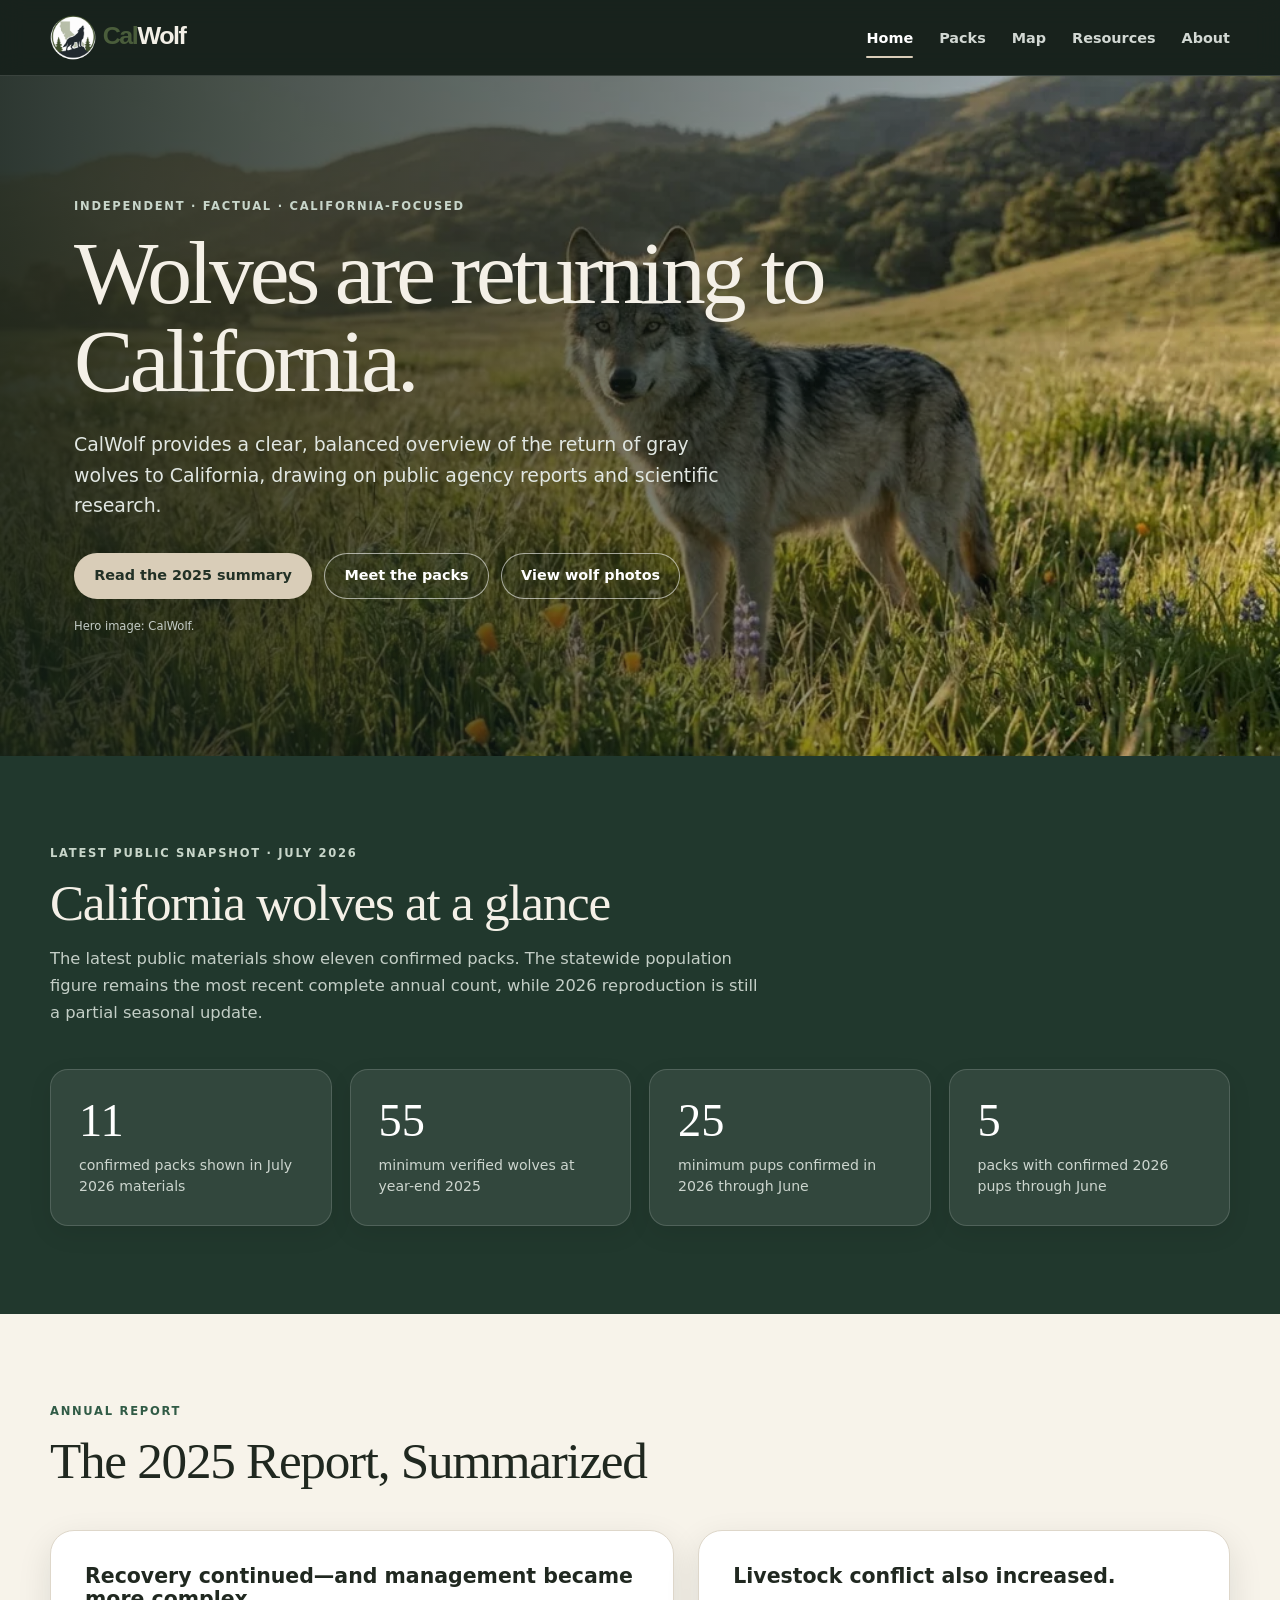
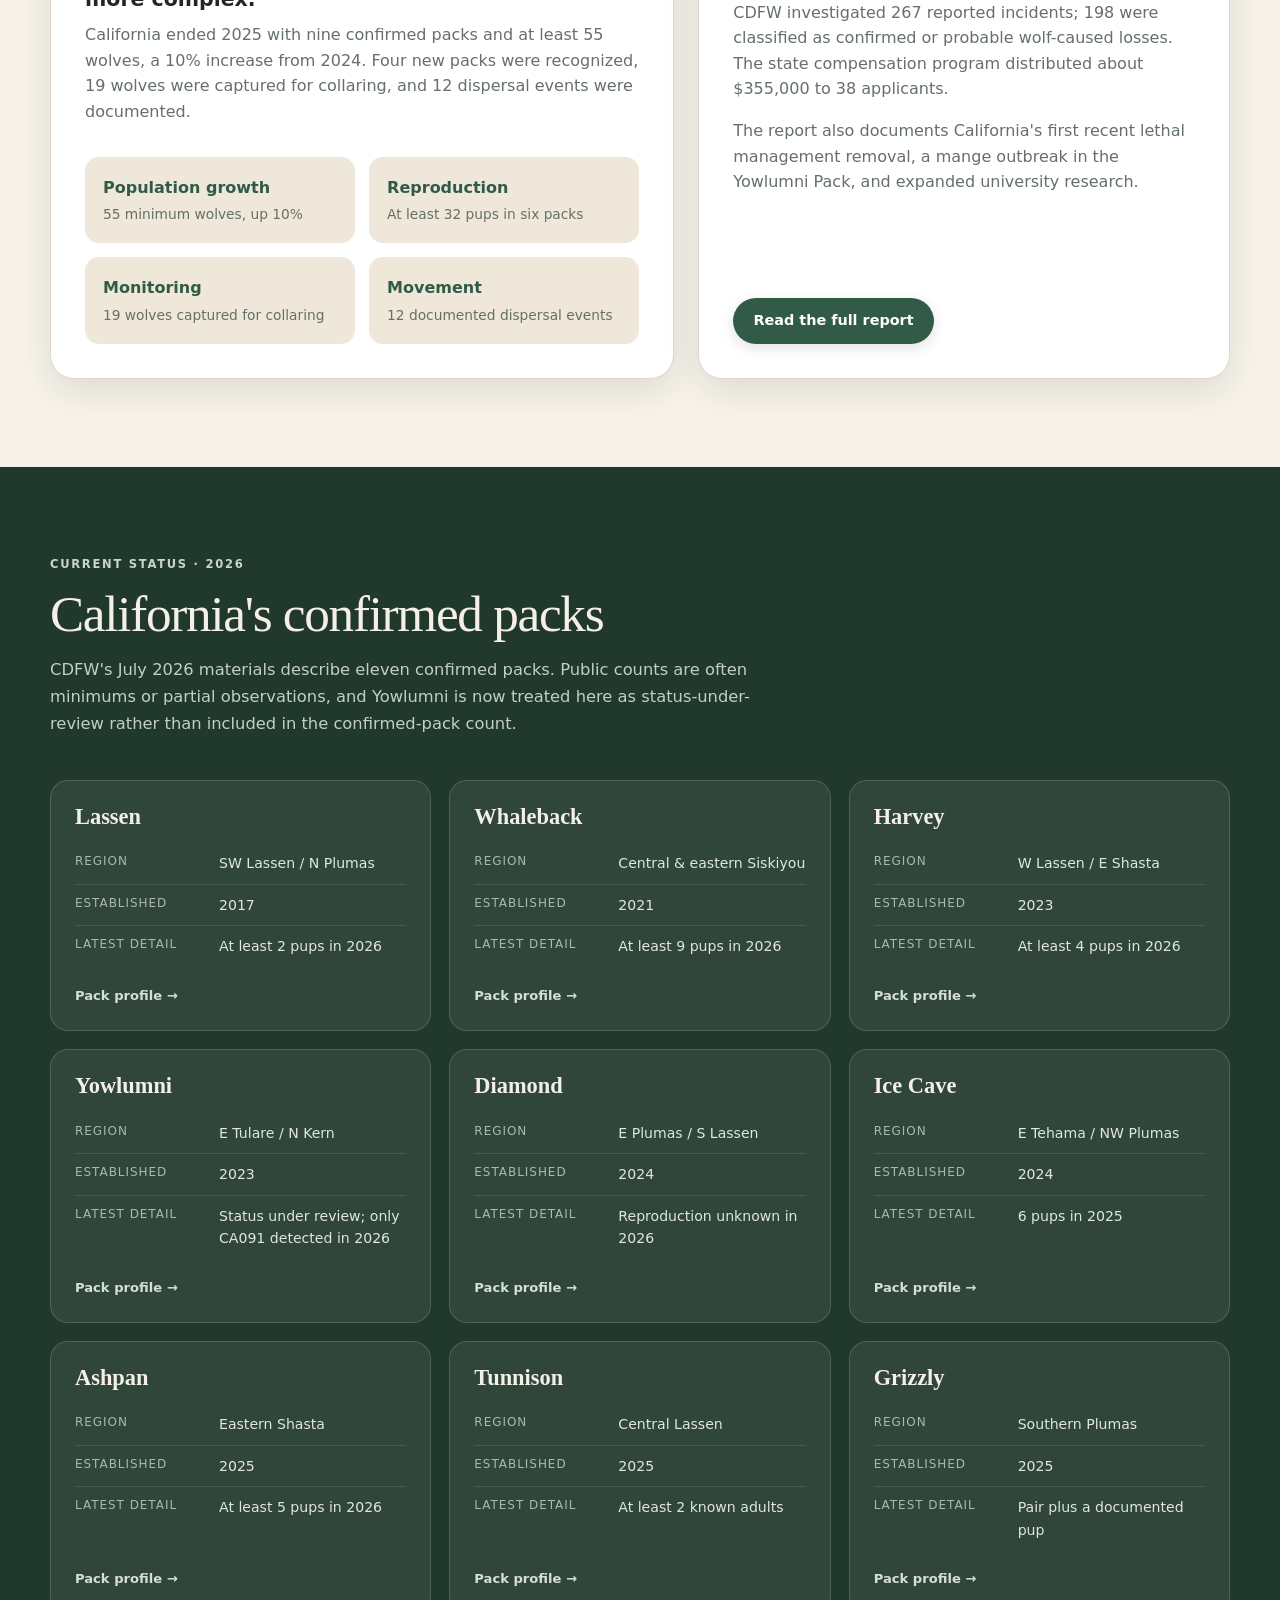
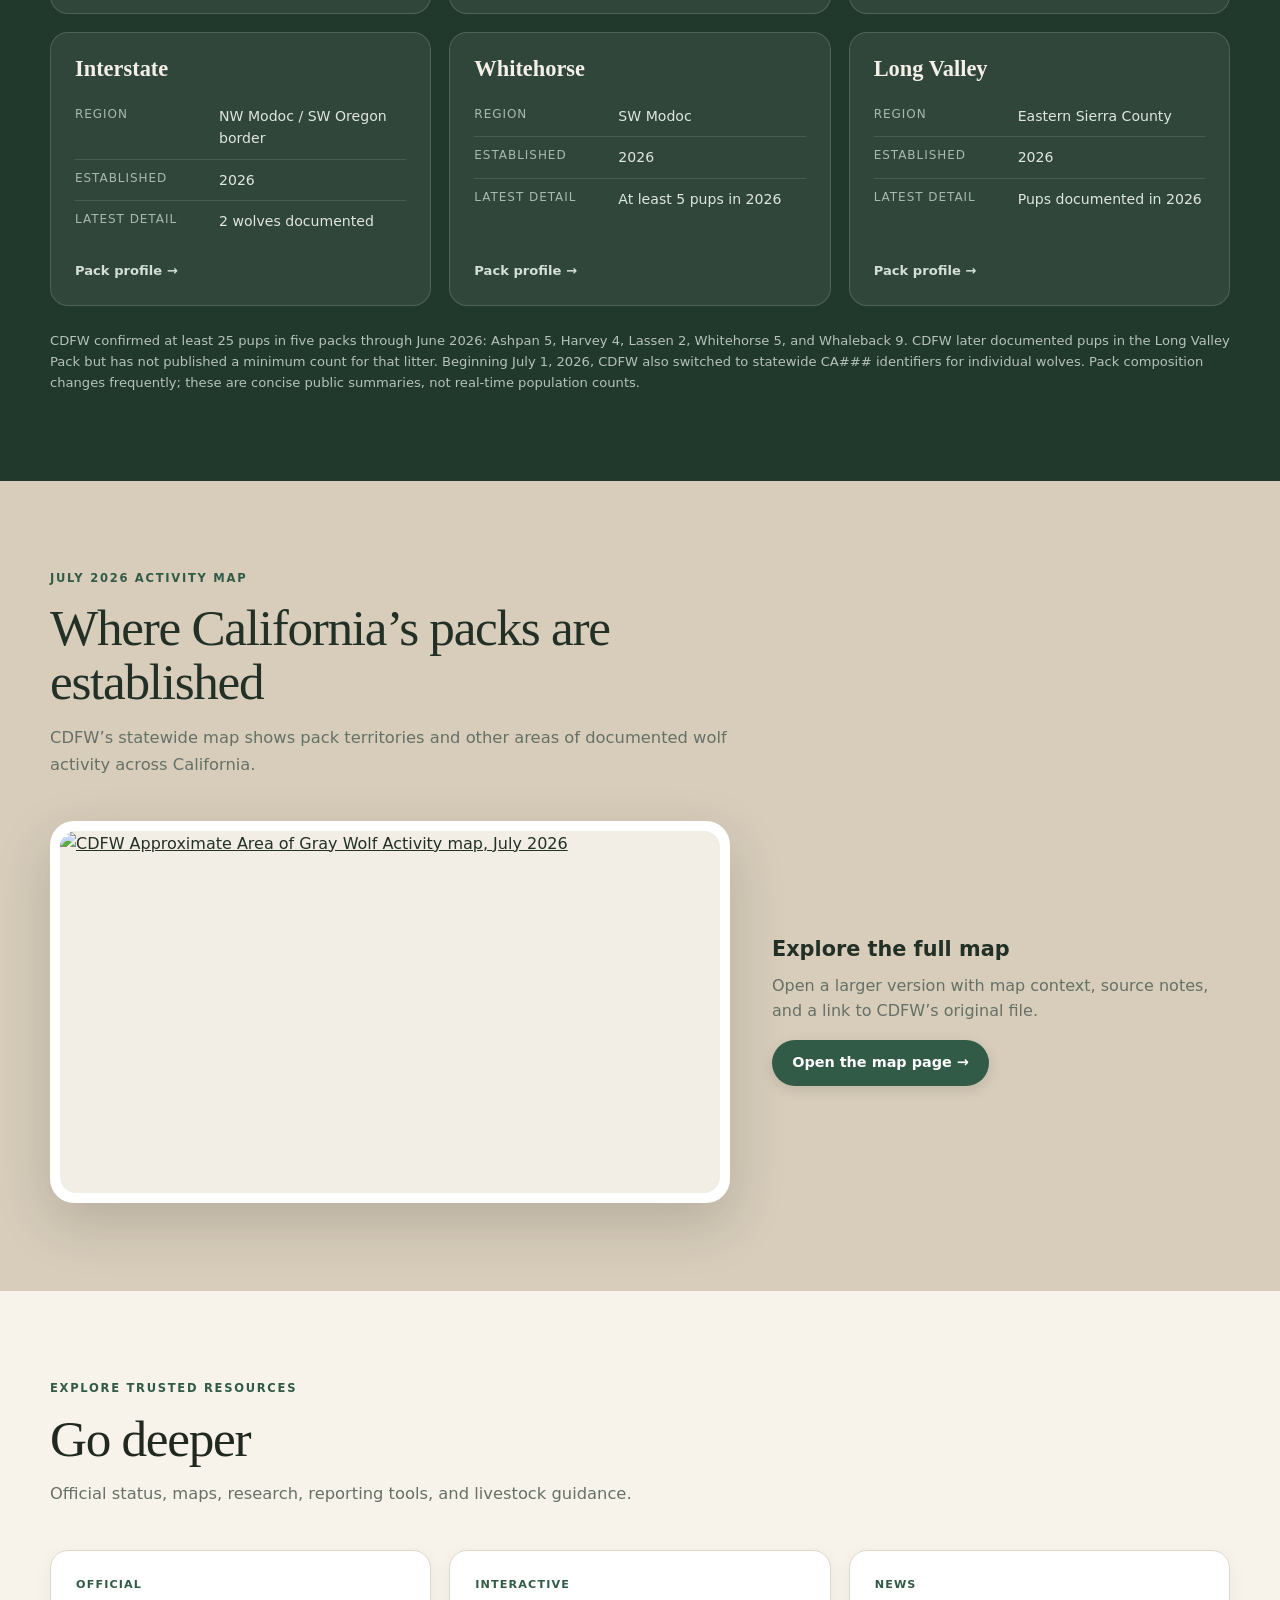
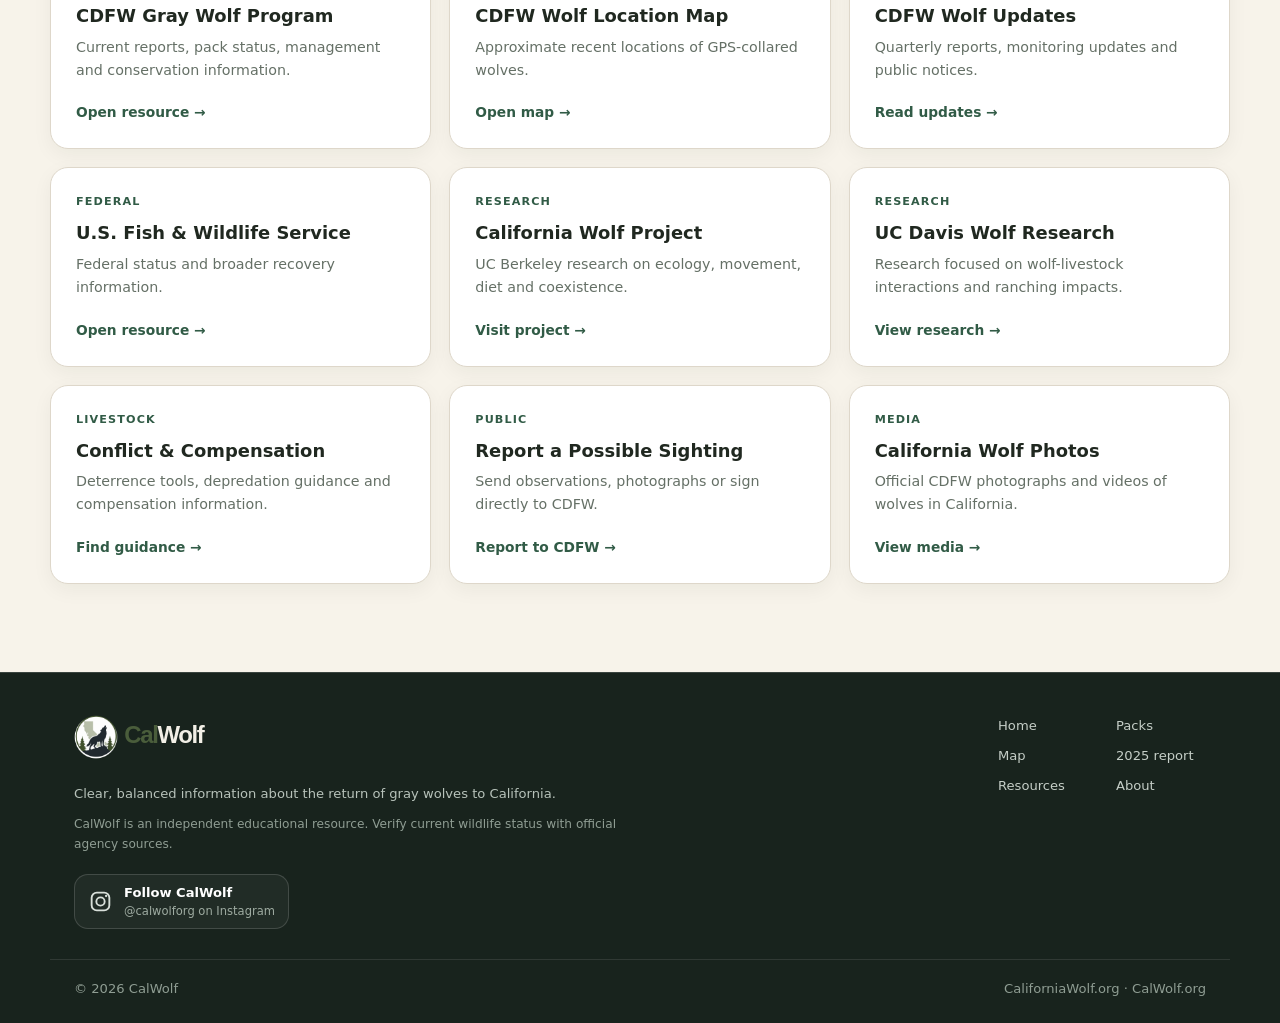
==== commit f9cc3be2: "Add latest Long Valley and Grizzly updates" ====
--- a/index.html
+++ b/index.html
@@ -610,7 +610,7 @@
          Latest detail
         </dt>
 <dd>
-         At least 2 wolves into 2026
+         Pups documented in 2026
         </dd>
 </div>
 </dl>
@@ -620,7 +620,7 @@
 </a>
 </div>
 <p class="pack-note">
-     CDFW confirmed at least 25 pups in five packs through June 2026: Ashpan 5, Harvey 4, Lassen 2, Whitehorse 5, and Whaleback 9. Beginning July 1, 2026, CDFW also switched to statewide CA### identifiers for individual wolves. Pack composition changes frequently; these are concise public summaries, not real-time population counts.
+     CDFW confirmed at least 25 pups in five packs through June 2026: Ashpan 5, Harvey 4, Lassen 2, Whitehorse 5, and Whaleback 9. CDFW later documented pups in the Long Valley Pack but has not published a minimum count for that litter. Beginning July 1, 2026, CDFW also switched to statewide CA### identifiers for individual wolves. Pack composition changes frequently; these are concise public summaries, not real-time population counts.
     </p>
 </section>
 <section class="section sand" id="map">
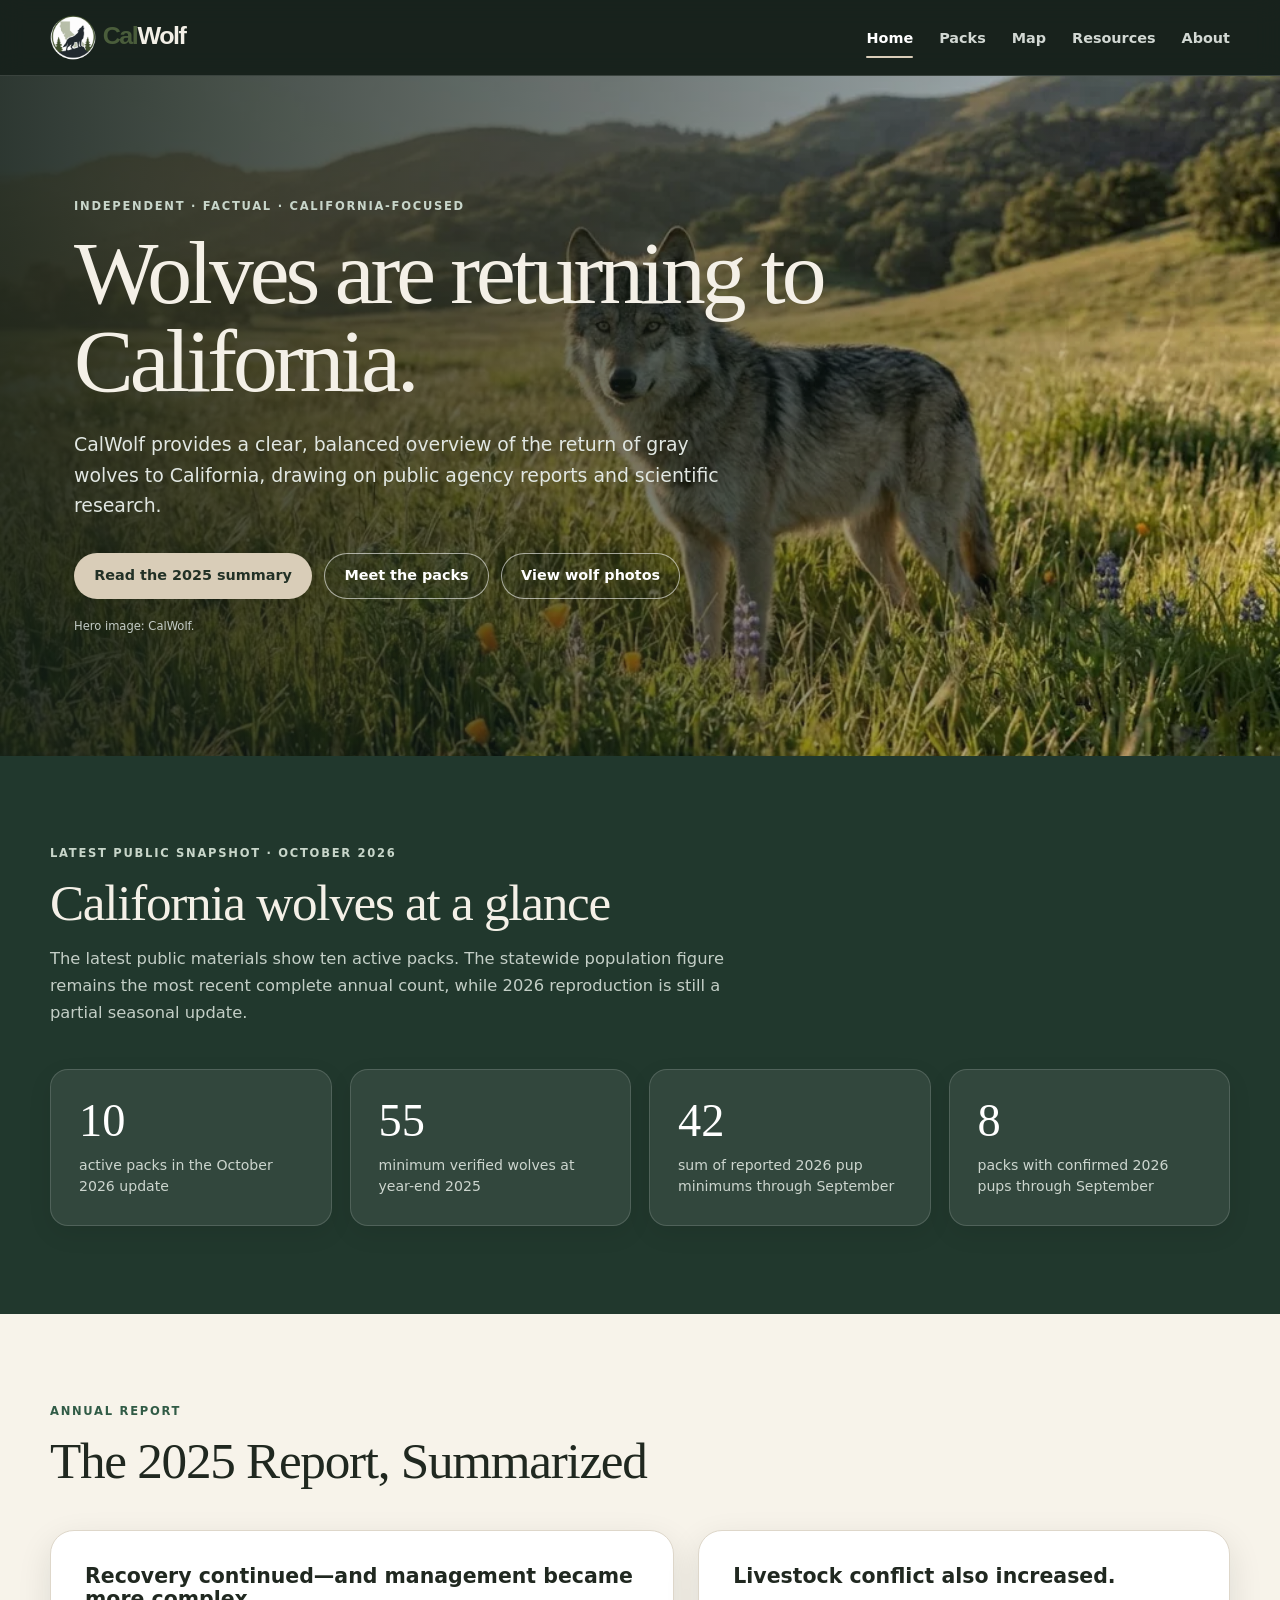
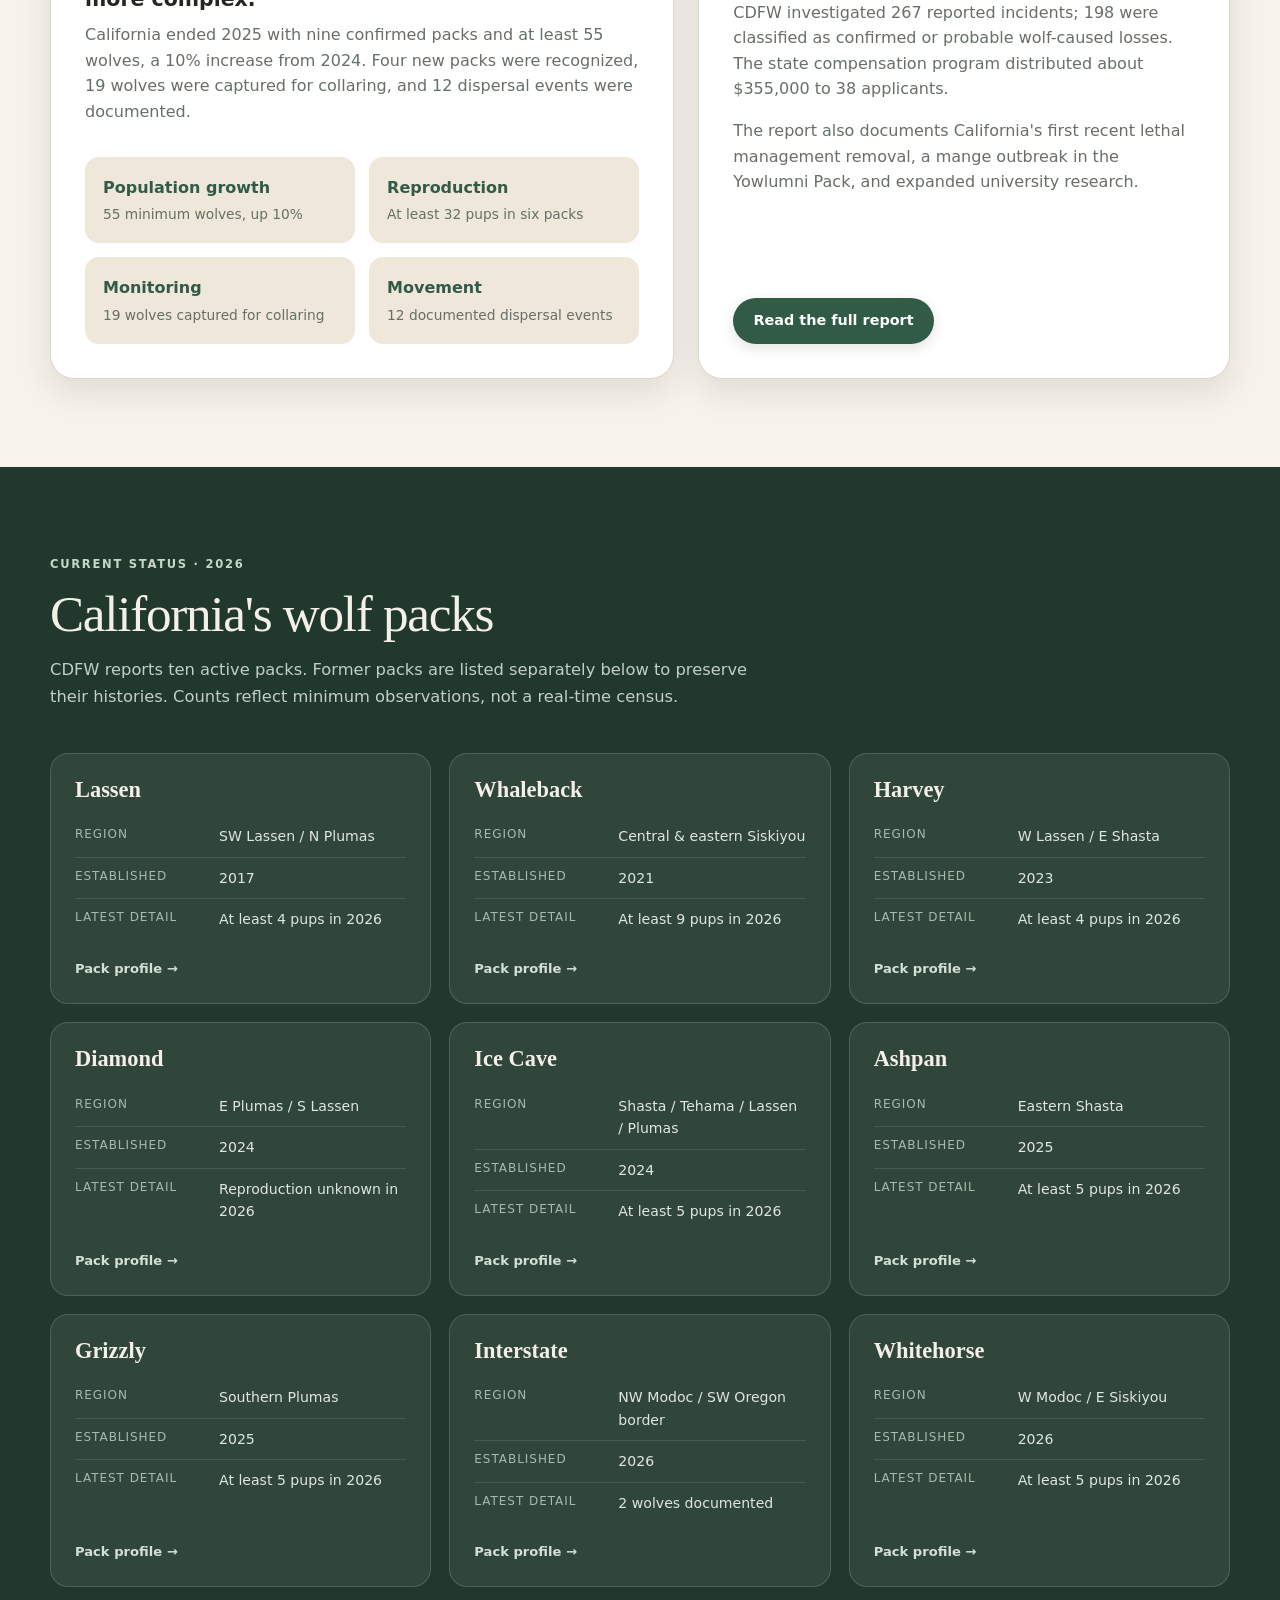
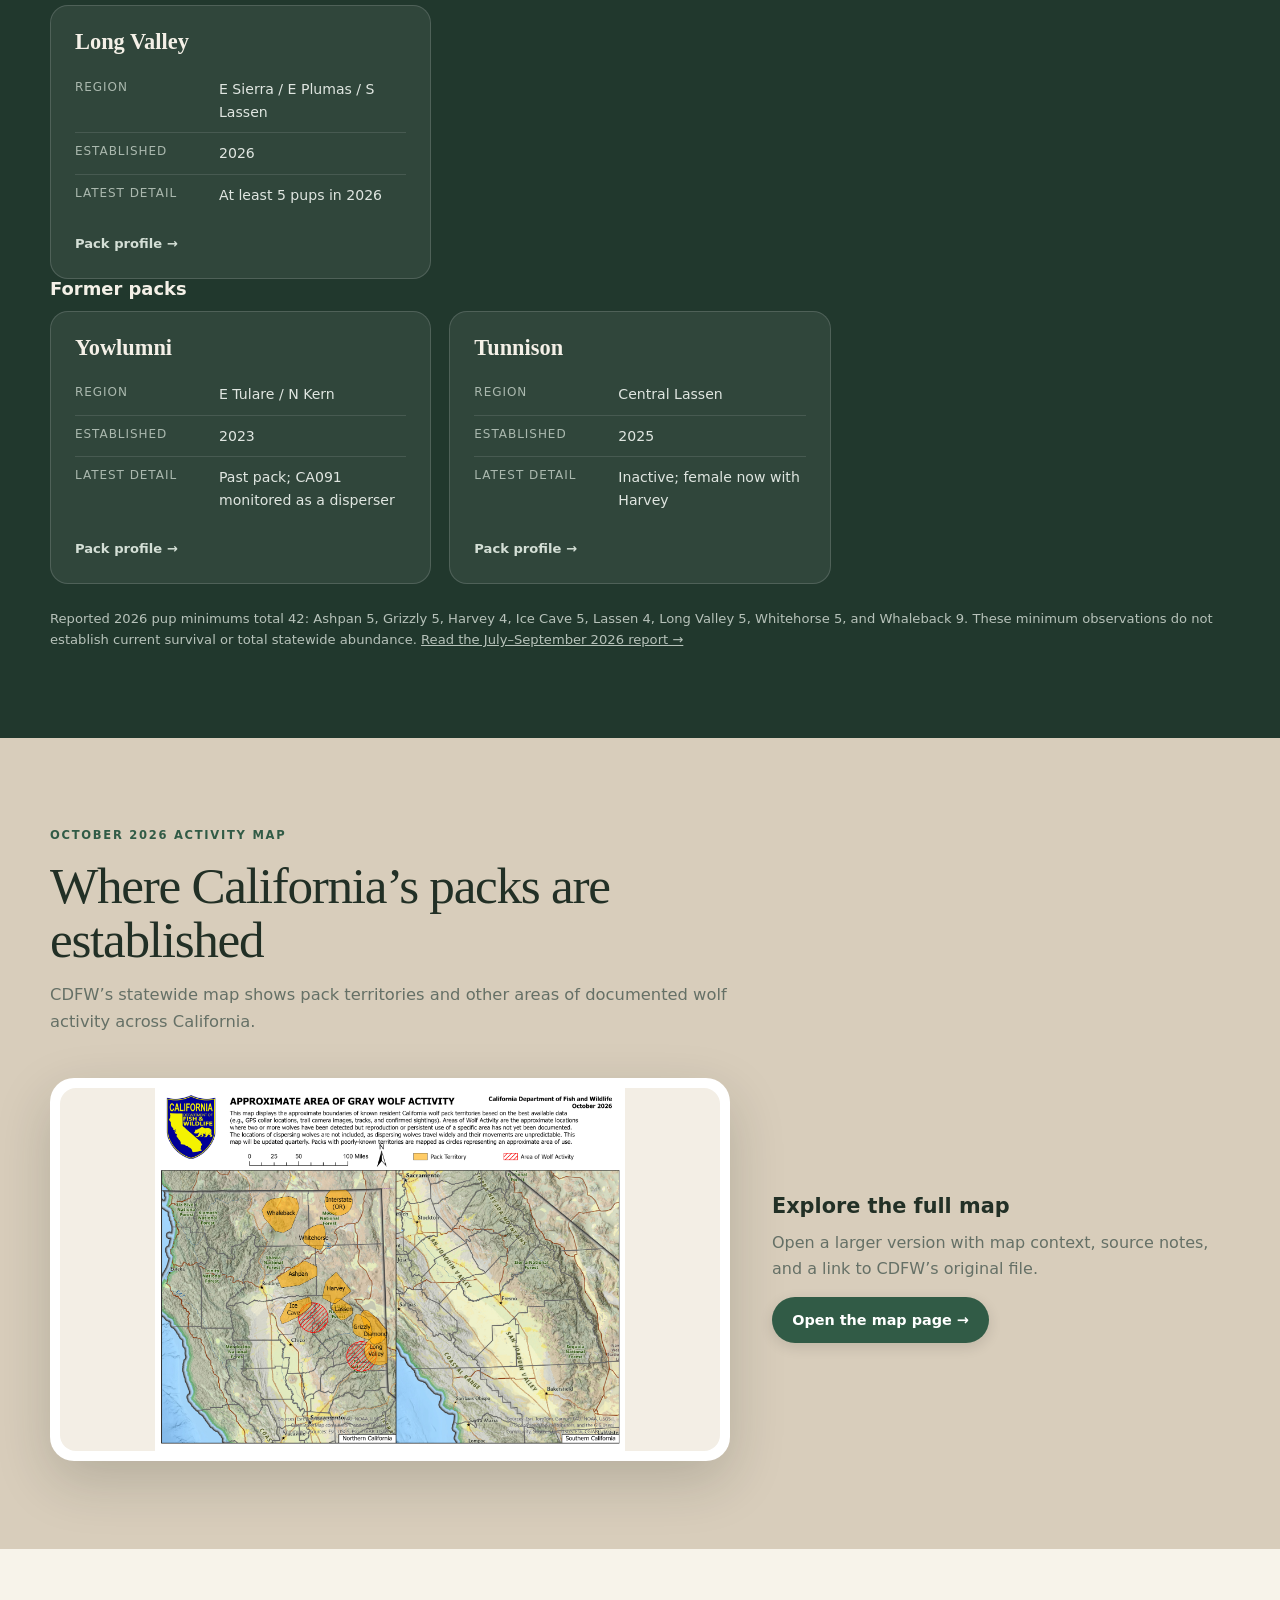
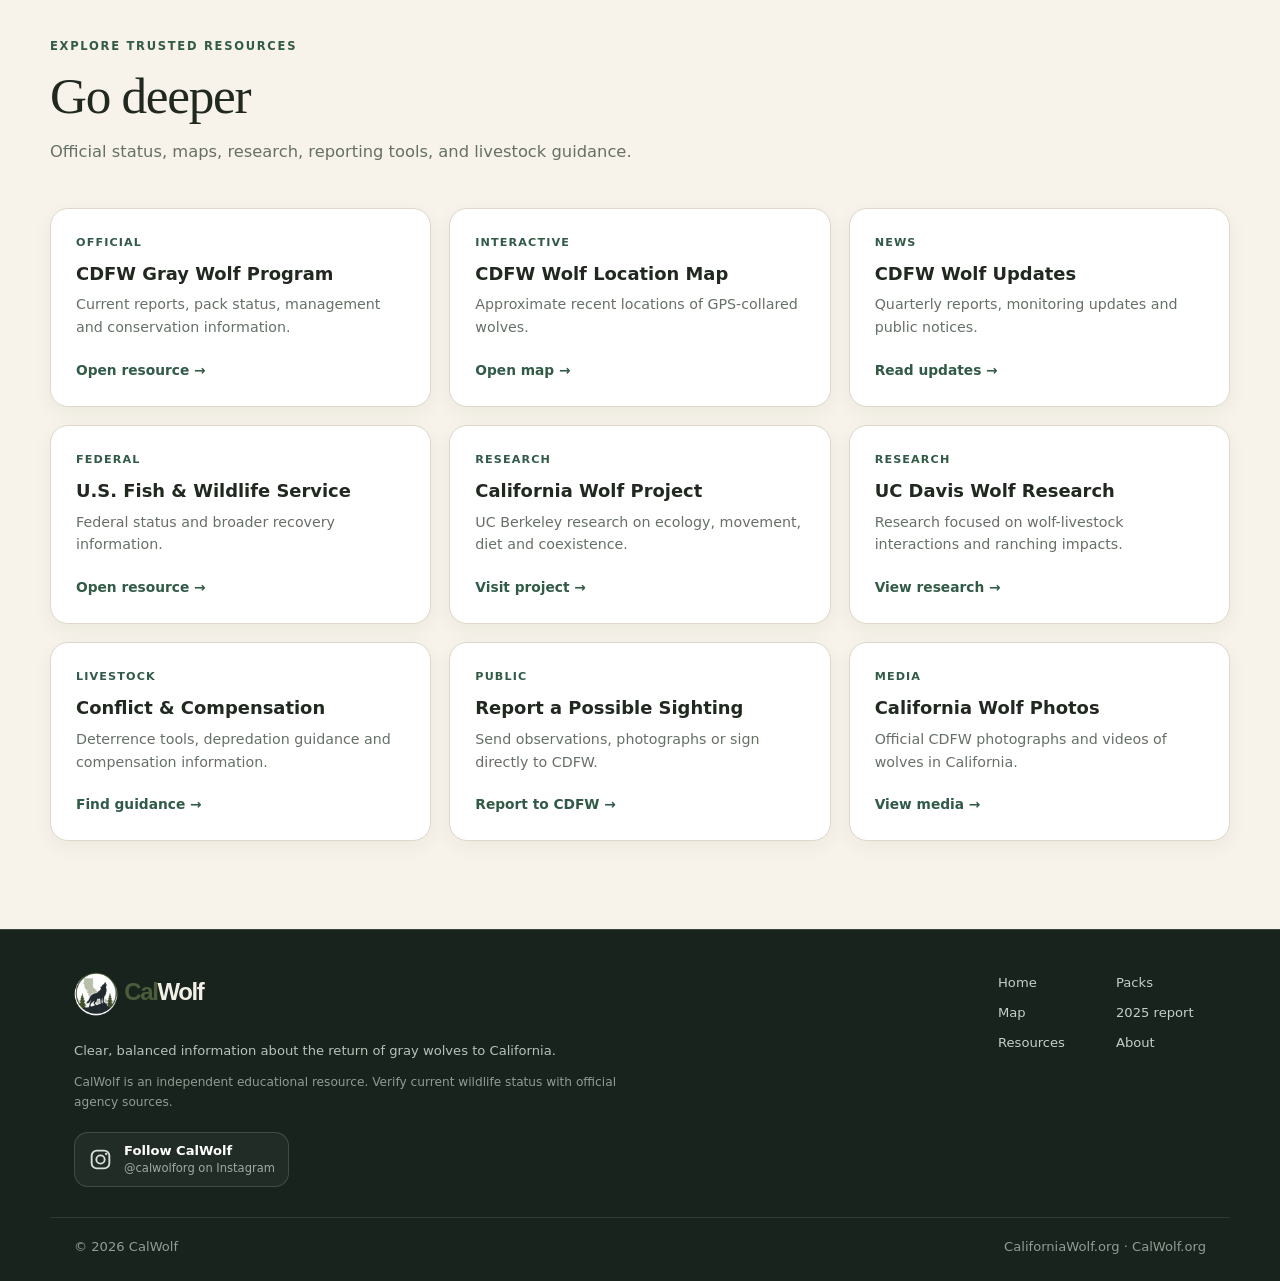
==== commit 60c50b67: "Update wolf status and map for October 2026" ====
--- a/index.html
+++ b/index.html
@@ -85,22 +85,22 @@
 <section class="section deep">
 <div class="section-heading">
 <p class="eyebrow">
-      Latest public snapshot · July 2026
+      Latest public snapshot · October 2026
      </p>
 <h2>
       California wolves at a glance
      </h2>
 <p>
-      The latest public materials show eleven confirmed packs. The statewide population figure remains the most recent complete annual count, while 2026 reproduction is still a partial seasonal update.
+      The latest public materials show ten active packs. The statewide population figure remains the most recent complete annual count, while 2026 reproduction is still a partial seasonal update.
      </p>
 </div>
 <div class="metric-grid">
 <article class="metric-card">
 <span class="metric">
-       11
+       10
       </span>
 <span class="label">
-       confirmed packs shown in July 2026 materials
+       active packs in the October 2026 update
       </span>
 </article>
 <article class="metric-card">
@@ -113,18 +113,18 @@
 </article>
 <article class="metric-card">
 <span class="metric">
-       25
+       42
       </span>
 <span class="label">
-       minimum pups confirmed in 2026 through June
+       sum of reported 2026 pup minimums through September
       </span>
 </article>
 <article class="metric-card">
 <span class="metric">
-       5
+       8
       </span>
 <span class="label">
-       packs with confirmed 2026 pups through June
+       packs with confirmed 2026 pups through September
       </span>
 </article>
 </div>
@@ -203,10 +203,10 @@
       Current status · 2026
      </p>
 <h2>
-      California's confirmed packs
+      California's wolf packs
      </h2>
 <p>
-      CDFW's July 2026 materials describe eleven confirmed packs. Public counts are often minimums or partial observations, and Yowlumni is now treated here as status-under-review rather than included in the confirmed-pack count.
+      CDFW reports ten active packs. Former packs are listed separately below to preserve their histories. Counts reflect minimum observations, not a real-time census.
      </p>
 </div>
 <div class="pack-grid">
@@ -236,7 +236,7 @@
          Latest detail
         </dt>
 <dd>
-         At least 2 pups in 2026
+         At least 4 pups in 2026
         </dd>
 </div>
 </dl>
@@ -312,6 +312,249 @@
        Pack profile →
       </span>
 </a>
+
+<a class="pack-card" href="packs.html#diamond">
+<h3>
+       Diamond
+      </h3>
+<dl>
+<div>
+<dt>
+         Region
+        </dt>
+<dd>
+         E Plumas / S Lassen
+        </dd>
+</div>
+<div>
+<dt>
+         Established
+        </dt>
+<dd>
+         2024
+        </dd>
+</div>
+<div>
+<dt>
+         Latest detail
+        </dt>
+<dd>
+         Reproduction unknown in 2026
+        </dd>
+</div>
+</dl>
+<span class="pack-link">
+       Pack profile →
+      </span>
+</a>
+<a class="pack-card" href="packs.html#ice-cave">
+<h3>
+       Ice Cave
+      </h3>
+<dl>
+<div>
+<dt>
+         Region
+        </dt>
+<dd>
+         Shasta / Tehama / Lassen / Plumas
+        </dd>
+</div>
+<div>
+<dt>
+         Established
+        </dt>
+<dd>
+         2024
+        </dd>
+</div>
+<div>
+<dt>
+         Latest detail
+        </dt>
+<dd>
+         At least 5 pups in 2026
+        </dd>
+</div>
+</dl>
+<span class="pack-link">
+       Pack profile →
+      </span>
+</a>
+<a class="pack-card" href="packs.html#ashpan">
+<h3>
+       Ashpan
+      </h3>
+<dl>
+<div>
+<dt>
+         Region
+        </dt>
+<dd>
+         Eastern Shasta
+        </dd>
+</div>
+<div>
+<dt>
+         Established
+        </dt>
+<dd>
+         2025
+        </dd>
+</div>
+<div>
+<dt>
+         Latest detail
+        </dt>
+<dd>
+         At least 5 pups in 2026
+        </dd>
+</div>
+</dl>
+<span class="pack-link">
+       Pack profile →
+      </span>
+</a>
+
+<a class="pack-card" href="packs.html#grizzly">
+<h3>
+       Grizzly
+      </h3>
+<dl>
+<div>
+<dt>
+         Region
+        </dt>
+<dd>
+         Southern Plumas
+        </dd>
+</div>
+<div>
+<dt>
+         Established
+        </dt>
+<dd>
+         2025
+        </dd>
+</div>
+<div>
+<dt>
+         Latest detail
+        </dt>
+<dd>
+         At least 5 pups in 2026
+        </dd>
+</div>
+</dl>
+<span class="pack-link">
+       Pack profile →
+      </span>
+</a>
+<a class="pack-card" href="packs.html#interstate">
+<h3>
+       Interstate
+      </h3>
+<dl>
+<div>
+<dt>
+         Region
+        </dt>
+<dd>
+         NW Modoc / SW Oregon border
+        </dd>
+</div>
+<div>
+<dt>
+         Established
+        </dt>
+<dd>
+         2026
+        </dd>
+</div>
+<div>
+<dt>
+         Latest detail
+        </dt>
+<dd>
+         2 wolves documented
+        </dd>
+</div>
+</dl>
+<span class="pack-link">
+       Pack profile →
+      </span>
+</a>
+<a class="pack-card" href="packs.html#whitehorse">
+<h3>
+       Whitehorse
+      </h3>
+<dl>
+<div>
+<dt>
+         Region
+        </dt>
+<dd>
+         W Modoc / E Siskiyou
+        </dd>
+</div>
+<div>
+<dt>
+         Established
+        </dt>
+<dd>
+         2026
+        </dd>
+</div>
+<div>
+<dt>
+         Latest detail
+        </dt>
+<dd>
+         At least 5 pups in 2026
+        </dd>
+</div>
+</dl>
+<span class="pack-link">
+       Pack profile →
+      </span>
+</a>
+<a class="pack-card" href="packs.html#long-valley">
+<h3>
+       Long Valley
+      </h3>
+<dl>
+<div>
+<dt>
+         Region
+        </dt>
+<dd>
+         E Sierra / E Plumas / S Lassen
+        </dd>
+</div>
+<div>
+<dt>
+         Established
+        </dt>
+<dd>
+         2026
+        </dd>
+</div>
+<div>
+<dt>
+         Latest detail
+        </dt>
+<dd>
+         At least 5 pups in 2026
+        </dd>
+</div>
+</dl>
+<span class="pack-link">
+       Pack profile →
+      </span>
+</a>
+</div>
+<h3>Former packs</h3>
+<div class="pack-grid">
 <a class="pack-card" href="packs.html#yowlumni">
 <h3>
        Yowlumni
@@ -338,93 +581,25 @@
          Latest detail
         </dt>
 <dd>
-         Status under review; only CA091 detected in 2026
-        </dd>
-</div>
-</dl>
-<span class="pack-link">
-       Pack profile →
-      </span>
-</a>
-<a class="pack-card" href="packs.html#diamond">
-<h3>
-       Diamond
-      </h3>
-<dl>
-<div>
-<dt>
-         Region
-        </dt>
-<dd>
-         E Plumas / S Lassen
-        </dd>
-</div>
-<div>
-<dt>
-         Established
-        </dt>
-<dd>
-         2024
-        </dd>
-</div>
-<div>
-<dt>
-         Latest detail
-        </dt>
-<dd>
-         Reproduction unknown in 2026
-        </dd>
-</div>
-</dl>
-<span class="pack-link">
-       Pack profile →
-      </span>
-</a>
-<a class="pack-card" href="packs.html#ice-cave">
-<h3>
-       Ice Cave
-      </h3>
-<dl>
-<div>
-<dt>
-         Region
-        </dt>
-<dd>
-         E Tehama / NW Plumas
-        </dd>
-</div>
-<div>
-<dt>
-         Established
-        </dt>
-<dd>
-         2024
-        </dd>
-</div>
-<div>
-<dt>
-         Latest detail
-        </dt>
-<dd>
-         6 pups in 2025
-        </dd>
-</div>
-</dl>
-<span class="pack-link">
-       Pack profile →
-      </span>
-</a>
-<a class="pack-card" href="packs.html#ashpan">
-<h3>
-       Ashpan
-      </h3>
-<dl>
-<div>
-<dt>
-         Region
-        </dt>
-<dd>
-         Eastern Shasta
+         Past pack; CA091 monitored as a disperser
+        </dd>
+</div>
+</dl>
+<span class="pack-link">
+       Pack profile →
+      </span>
+</a>
+<a class="pack-card" href="packs.html#tunnison">
+<h3>
+       Tunnison
+      </h3>
+<dl>
+<div>
+<dt>
+         Region
+        </dt>
+<dd>
+         Central Lassen
         </dd>
 </div>
 <div>
@@ -440,177 +615,7 @@
          Latest detail
         </dt>
 <dd>
-         At least 5 pups in 2026
-        </dd>
-</div>
-</dl>
-<span class="pack-link">
-       Pack profile →
-      </span>
-</a>
-<a class="pack-card" href="packs.html#tunnison">
-<h3>
-       Tunnison
-      </h3>
-<dl>
-<div>
-<dt>
-         Region
-        </dt>
-<dd>
-         Central Lassen
-        </dd>
-</div>
-<div>
-<dt>
-         Established
-        </dt>
-<dd>
-         2025
-        </dd>
-</div>
-<div>
-<dt>
-         Latest detail
-        </dt>
-<dd>
-         At least 2 known adults
-        </dd>
-</div>
-</dl>
-<span class="pack-link">
-       Pack profile →
-      </span>
-</a>
-<a class="pack-card" href="packs.html#grizzly">
-<h3>
-       Grizzly
-      </h3>
-<dl>
-<div>
-<dt>
-         Region
-        </dt>
-<dd>
-         Southern Plumas
-        </dd>
-</div>
-<div>
-<dt>
-         Established
-        </dt>
-<dd>
-         2025
-        </dd>
-</div>
-<div>
-<dt>
-         Latest detail
-        </dt>
-<dd>
-         Pair plus a documented pup
-        </dd>
-</div>
-</dl>
-<span class="pack-link">
-       Pack profile →
-      </span>
-</a>
-<a class="pack-card" href="packs.html#interstate">
-<h3>
-       Interstate
-      </h3>
-<dl>
-<div>
-<dt>
-         Region
-        </dt>
-<dd>
-         NW Modoc / SW Oregon border
-        </dd>
-</div>
-<div>
-<dt>
-         Established
-        </dt>
-<dd>
-         2026
-        </dd>
-</div>
-<div>
-<dt>
-         Latest detail
-        </dt>
-<dd>
-         2 wolves documented
-        </dd>
-</div>
-</dl>
-<span class="pack-link">
-       Pack profile →
-      </span>
-</a>
-<a class="pack-card" href="packs.html#whitehorse">
-<h3>
-       Whitehorse
-      </h3>
-<dl>
-<div>
-<dt>
-         Region
-        </dt>
-<dd>
-         SW Modoc
-        </dd>
-</div>
-<div>
-<dt>
-         Established
-        </dt>
-<dd>
-         2026
-        </dd>
-</div>
-<div>
-<dt>
-         Latest detail
-        </dt>
-<dd>
-         At least 5 pups in 2026
-        </dd>
-</div>
-</dl>
-<span class="pack-link">
-       Pack profile →
-      </span>
-</a>
-<a class="pack-card" href="packs.html#long-valley">
-<h3>
-       Long Valley
-      </h3>
-<dl>
-<div>
-<dt>
-         Region
-        </dt>
-<dd>
-         Eastern Sierra County
-        </dd>
-</div>
-<div>
-<dt>
-         Established
-        </dt>
-<dd>
-         2026
-        </dd>
-</div>
-<div>
-<dt>
-         Latest detail
-        </dt>
-<dd>
-         Pups documented in 2026
+         Inactive; female now with Harvey
         </dd>
 </div>
 </dl>
@@ -620,13 +625,13 @@
 </a>
 </div>
 <p class="pack-note">
-     CDFW confirmed at least 25 pups in five packs through June 2026: Ashpan 5, Harvey 4, Lassen 2, Whitehorse 5, and Whaleback 9. CDFW later documented pups in the Long Valley Pack but has not published a minimum count for that litter. Beginning July 1, 2026, CDFW also switched to statewide CA### identifiers for individual wolves. Pack composition changes frequently; these are concise public summaries, not real-time population counts.
+     Reported 2026 pup minimums total 42: Ashpan 5, Grizzly 5, Harvey 4, Ice Cave 5, Lassen 4, Long Valley 5, Whitehorse 5, and Whaleback 9. These minimum observations do not establish current survival or total statewide abundance. <a href="https://nrm.dfg.ca.gov/FileHandler.ashx?DocumentID=247778" target="_blank" rel="noopener">Read the July–September 2026 report →</a>
     </p>
 </section>
 <section class="section sand" id="map">
 <div class="section-heading">
 <p class="eyebrow">
-      July 2026 activity map
+      October 2026 activity map
      </p>
 <h2>
       Where California’s packs are established
@@ -637,7 +642,7 @@
 </div>
 <div class="map-feature">
 <a aria-label="Open the California wolf activity map page" class="map-preview" href="map.html">
-<img alt="CDFW Approximate Area of Gray Wolf Activity map, July 2026" decoding="async" height="900" loading="lazy" src="https://nrm.dfg.ca.gov/FileHandler.ashx?DocumentID=247113" width="1600">
+<img alt="CDFW Approximate Area of Gray Wolf Activity map, October 2026" decoding="async" height="5100" loading="lazy" src="images/wolf-activity-october-2026.jpg" width="6600">
 </a>
 <div class="map-copy">
 <h3>
--- a/styles.css
+++ b/styles.css
@@ -173,7 +173,7 @@
   background-image:linear-gradient(90deg,rgba(16,28,21,.90) 0%,rgba(16,28,21,.60) 45%,rgba(16,28,21,.10) 100%),image-set(url('images/hero-packs.webp') type('image/webp'), url('images/hero-packs.jpg') type('image/jpeg'));
 }
 .page-hero.map-hero{
-  background-image:linear-gradient(90deg,rgba(16,28,21,.92) 0%,rgba(16,28,21,.68) 56%,rgba(16,28,21,.25) 100%),url('https://nrm.dfg.ca.gov/FileHandler.ashx?DocumentID=244017');
+  background-image:linear-gradient(90deg,rgba(16,28,21,.92) 0%,rgba(16,28,21,.68) 56%,rgba(16,28,21,.25) 100%),url('images/wolf-activity-october-2026.jpg');
 }
 .hero-inner{
   width:min(var(--max-width),100%);
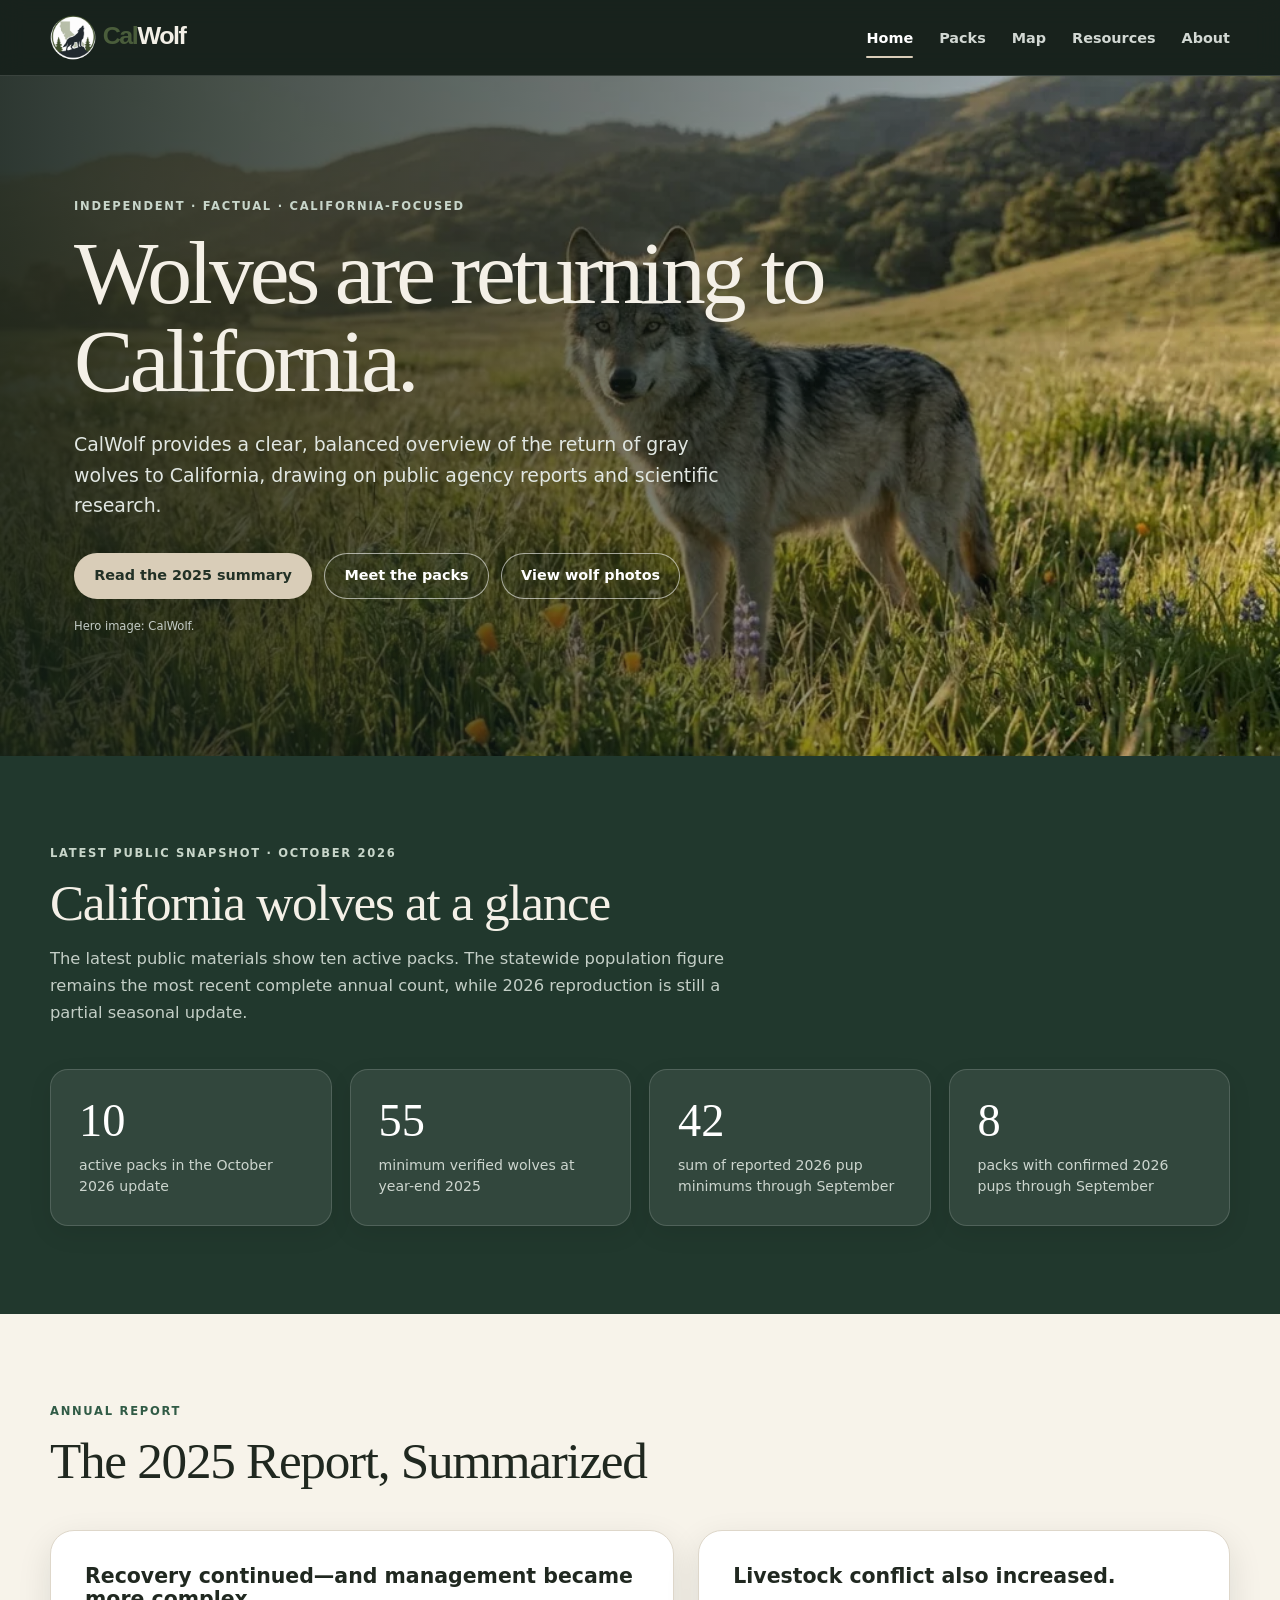
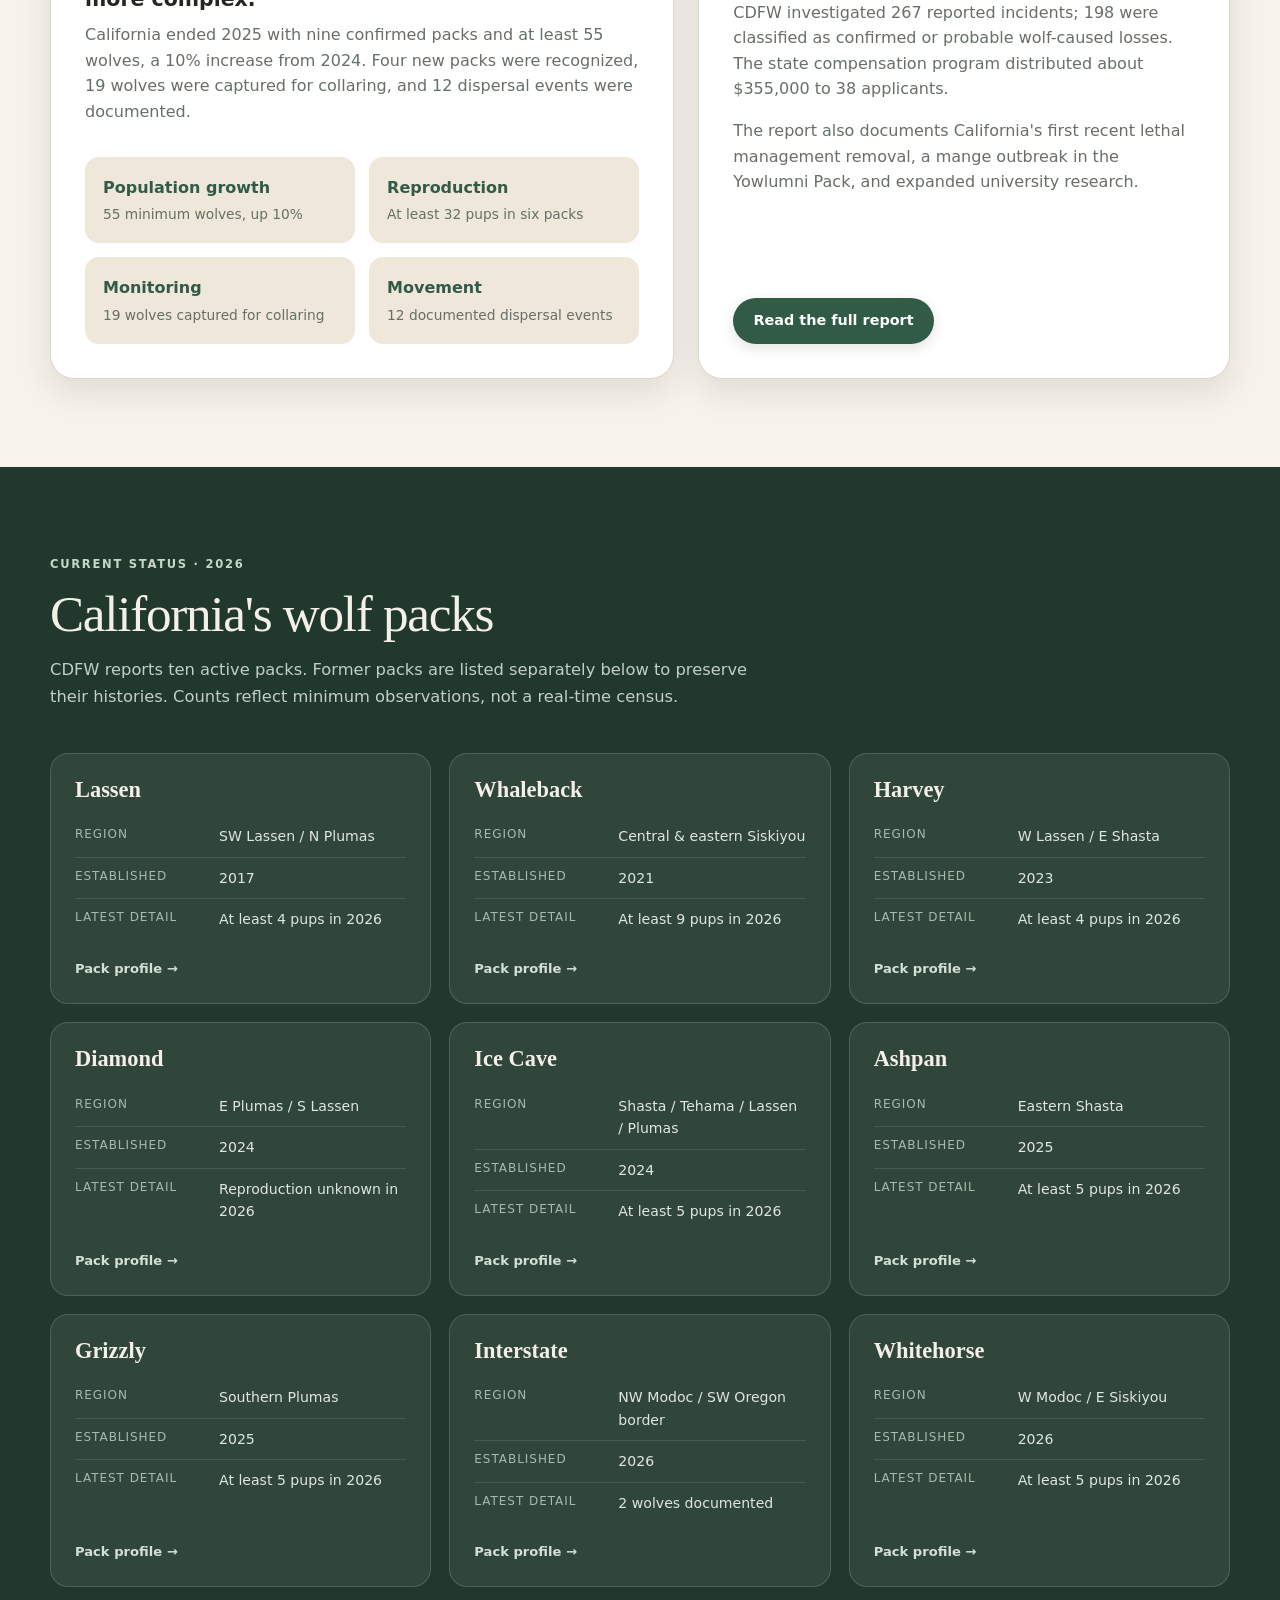
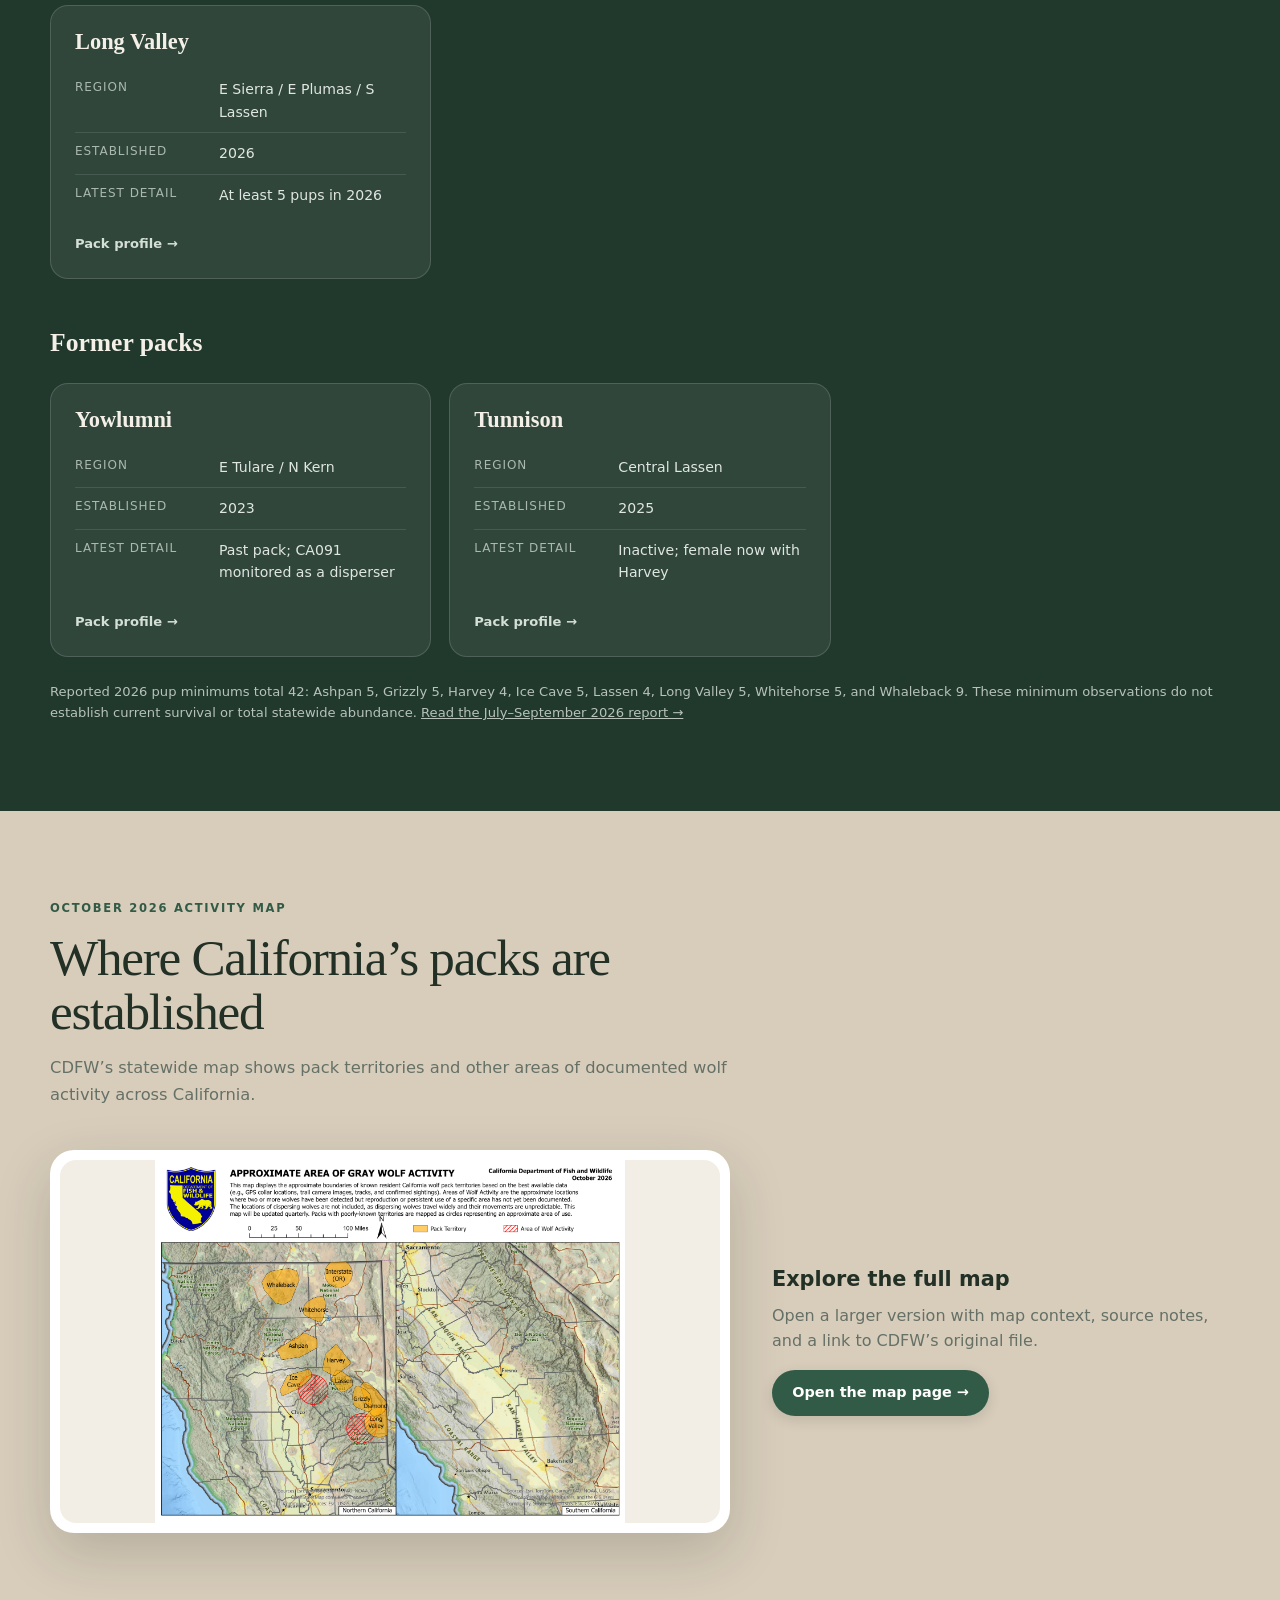
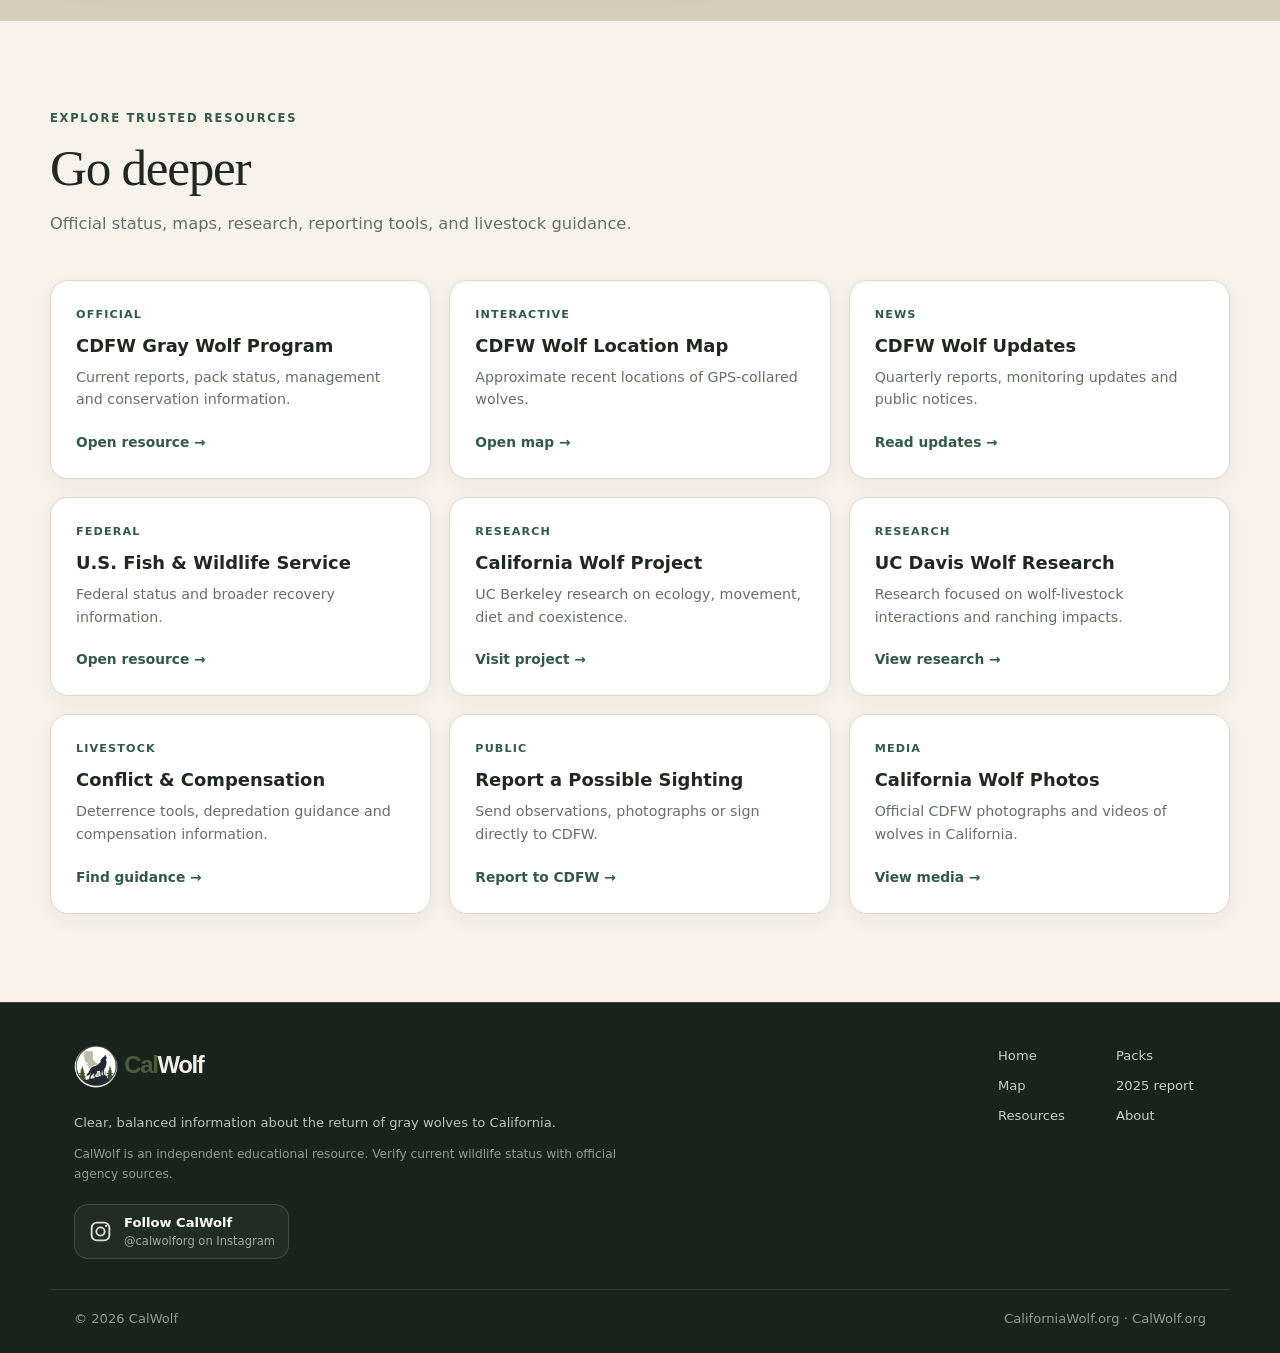
==== commit 960f0204: "Improve former packs heading typography and spacing" ====
--- a/index.html
+++ b/index.html
@@ -553,7 +553,7 @@
       </span>
 </a>
 </div>
-<h3>Former packs</h3>
+<h3 class="pack-group-heading">Former packs</h3>
 <div class="pack-grid">
 <a class="pack-card" href="packs.html#yowlumni">
 <h3>
--- a/styles.css
+++ b/styles.css
@@ -269,6 +269,7 @@
   border-color:rgba(255,255,255,.3);
   box-shadow:0 16px 34px rgba(8,15,10,.15);
 }
+.pack-group-heading{margin:48px 0 24px;font-family:Georgia,"Times New Roman",serif;font-size:1.6rem;line-height:1.25}
 .pack-card h3{margin-bottom:14px;font-family:Georgia,"Times New Roman",serif;font-size:1.4rem}
 .pack-card dl{margin:0 0 18px}
 .pack-card dl div{
